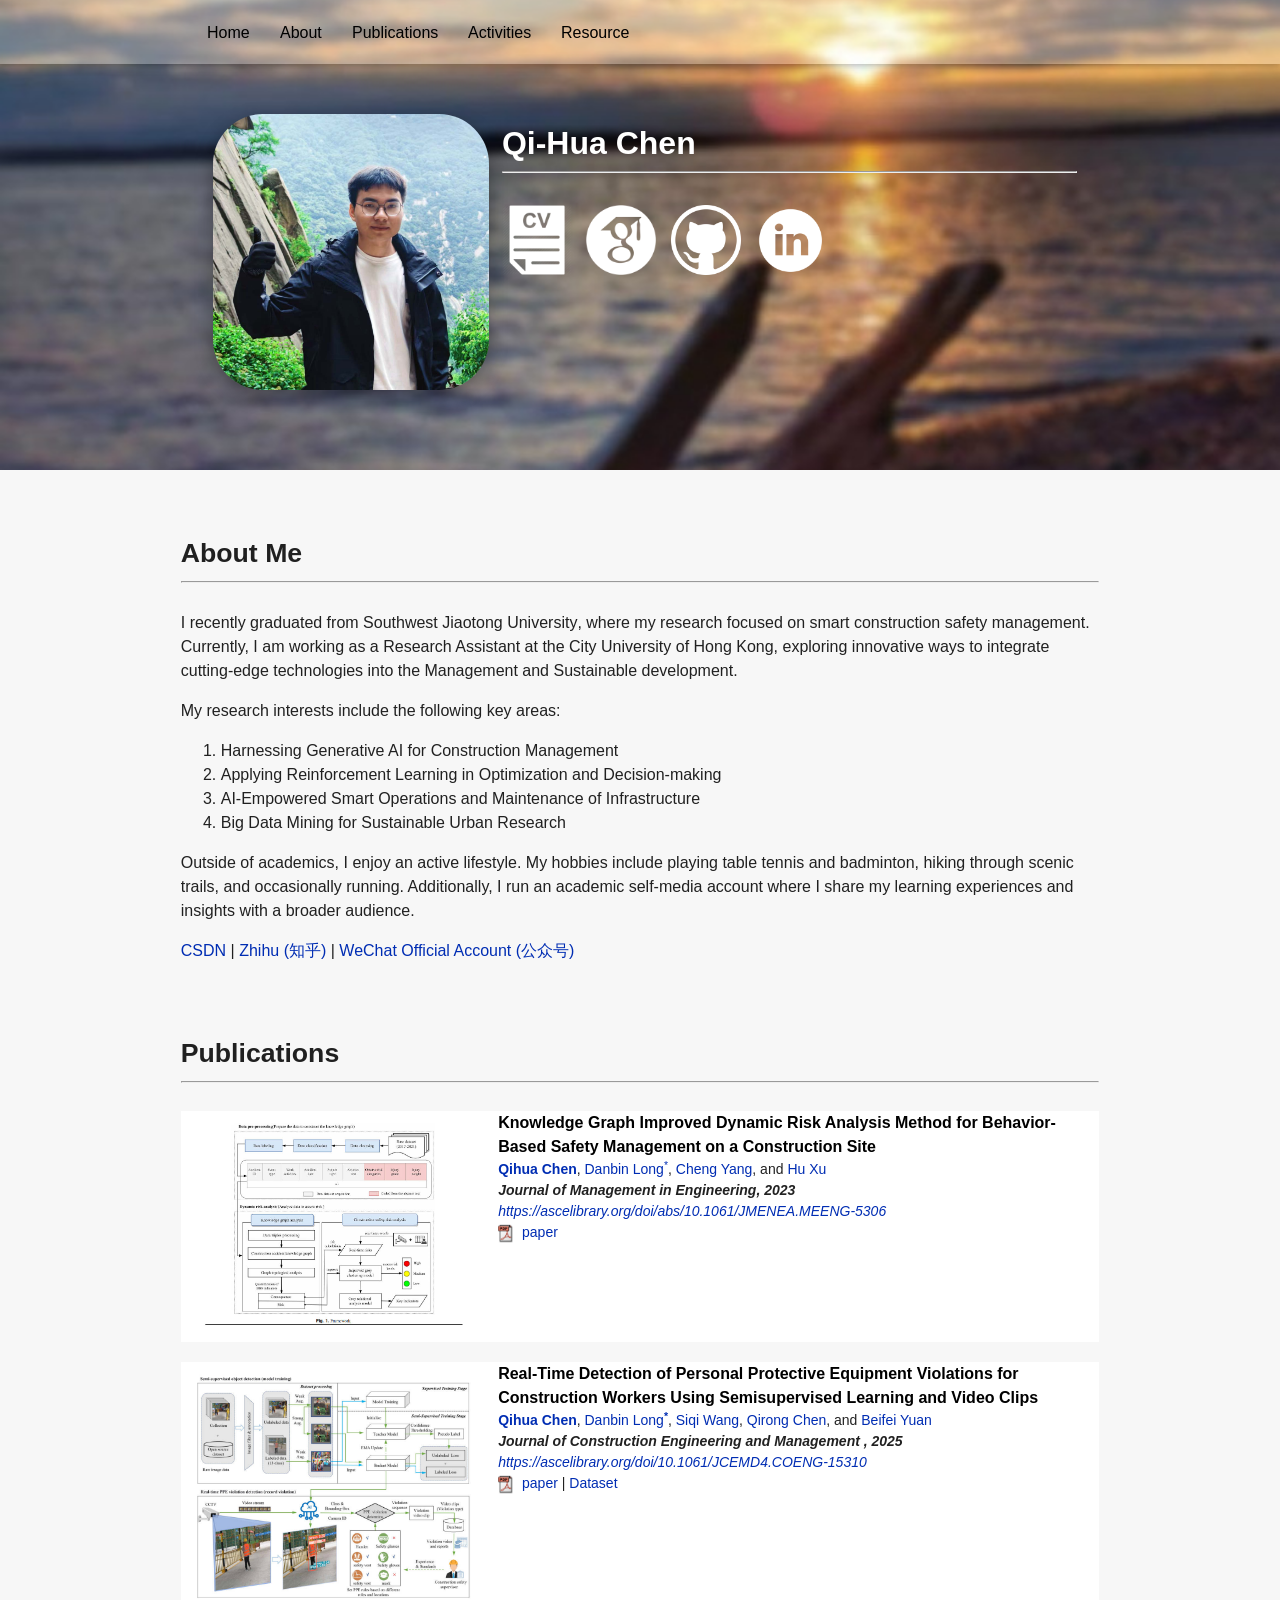
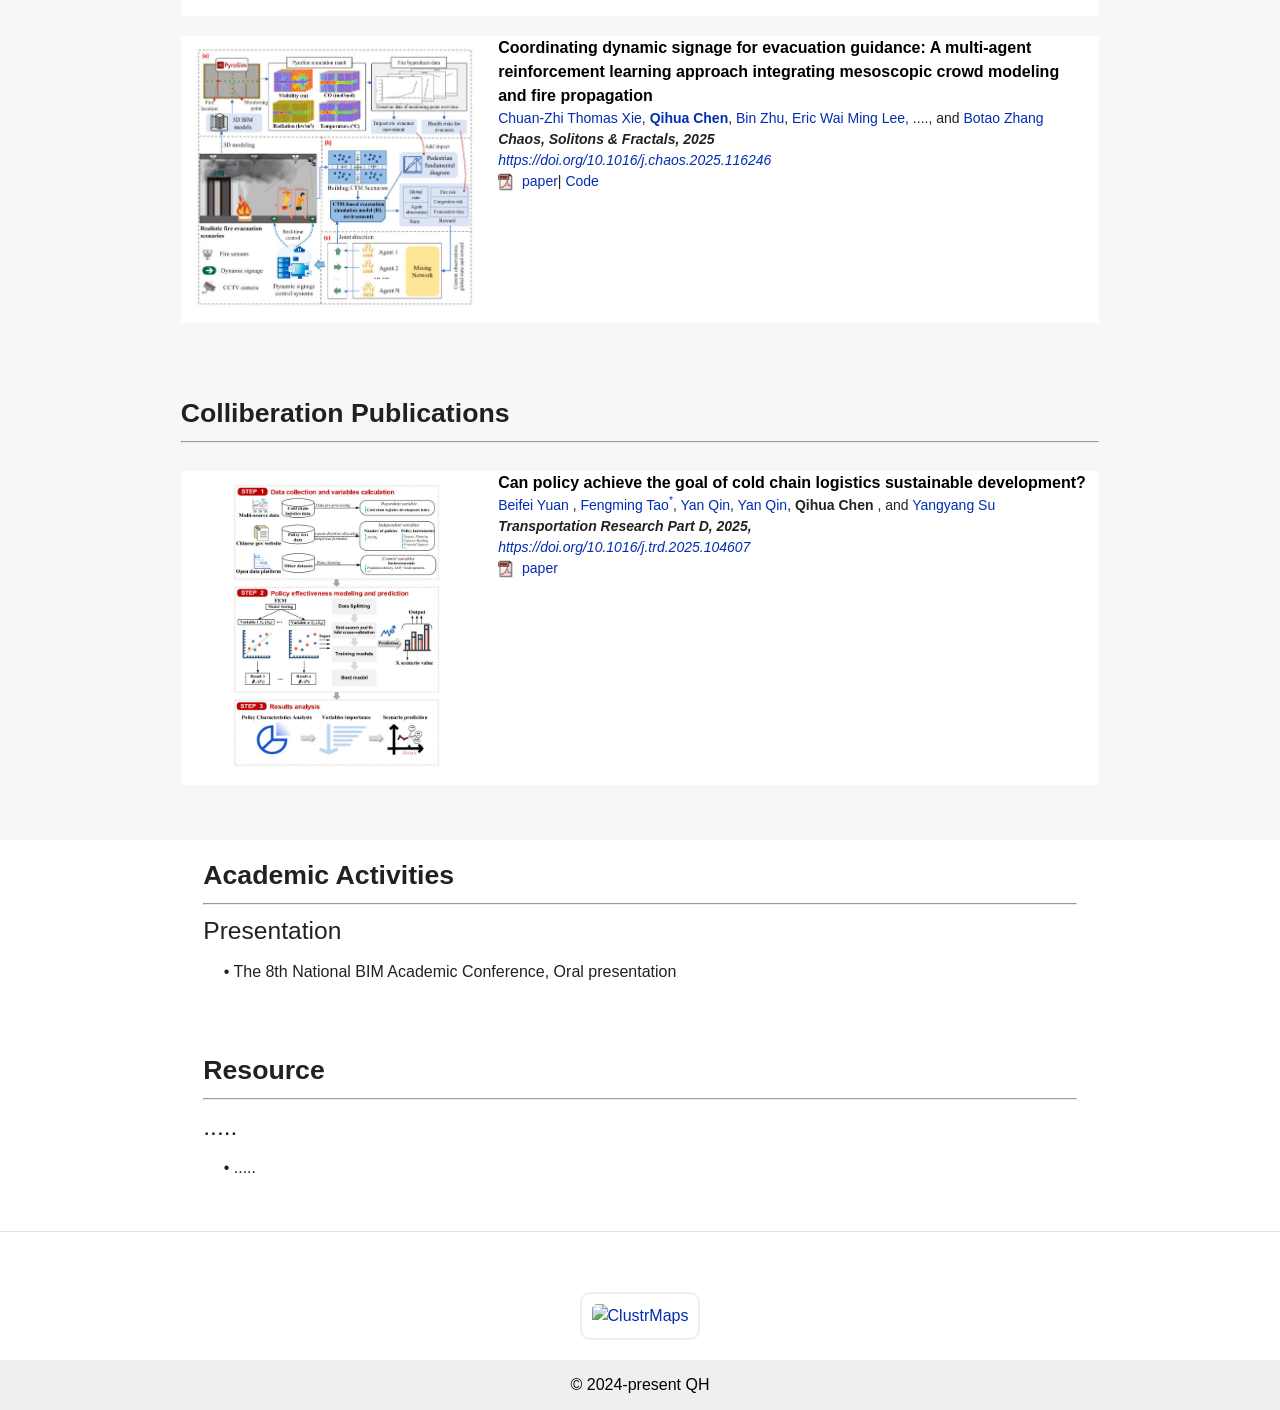
==== index.html @ 8f290552 "update4.20" ====
<!DOCTYPE html>
<html lang="en">

<head>
  <meta http-equiv="Content-Type" content="text/html; charset=UTF-8" />
  <meta name="viewport" content="width=device-width, initial-scale=1, maximum-scale=1.0" />
  <meta name="author" content="chenqihua">
  <title>Qihua Chen's Homepage</title>

  <!-- CSS  -->
  <link href="css/materialize.min.css" type="text/css" rel="stylesheet" media="screen,projection" />
  <link href="css/aos.css" type="text/css" rel="stylesheet" media="screen,projection" />
  <link href="css/font-awesome.min.css" rel="stylesheet">
  <link href="css/style.css" type="text/css" rel="stylesheet" media="screen,projection" />

  <link rel="shortcut icon" href="images/bird.jpg">
</head>


<style>
  .paper-img {
    transition: transform 0.3s ease, box-shadow 0.3s ease;
  }

  .paper-img:hover {
    transform: scale(1.1);
    /* 放大效果 */
    box-shadow: 0 8px 15px rgba(0, 0, 0, 0.3);
    /* 阴影效果 */
  }
</style>

<body>

  <div class="navbar-fixed">

    <nav class="">
      <div class="nav-wrapper container"><a id="logo-container" href="#" class="brand-logo"></a>
        <ul class="left">
          <li><a class="nav-item waves-effect waves-light" href="#home">Home</a></li>
          <li><a class="nav-item waves-effect waves-light" href="#about">About</a></li>
          <li><a class="nav-item waves-effect waves-light" href="#publication">Publications</a></li>
          <li><a class="nav-item waves-effect waves-light" href="#activities">Activities</a></li>
          <li><a class="nav-item waves-effect waves-light" href="#Resource">Resource</a></li>
        </ul>

      </div>
    </nav>
  </div>

  <!--==========================================
                   Profile
===========================================-->

  <div id="home" class="parallax-container scrollspy">


    <div class="container row cover-block">

      <div class="profile-image-block col s12 m12 l4 center">
        <img class="responsive-img profile-photo z-depth-2" src="images/profile.jpg">
      </div>

      <div class="profile-content-block col s12 m12 l8">
        <h5 class="profile-name">Qi-Hua Chen</h5>
        <hr>
        <!-- <h6 class="profile-link"> </h6 class="profile-link">
        <h6 class="profile-link">Google</h6 class="profile-link"> -->

        <h1></h1>

        <a href="CV.pdf" target="blank"><img class="responsive-img social-photo " src="images/icons/cv.png"></a>

        <a href="https://scholar.google.com/citations?hl=zh-CN&user=kIX_EAIAAAAJ" target="blank"><img
            class="responsive-img social-photo " src="images/icons/google_scholar.png"></a>

        <a href="https://github.com/QHCV" target="blank"><img class="responsive-img social-photo "
            src="images/icons/github.png"></a>

        <a href="https://www.researchgate.net/profile/Qihua-Chen-5?ev=hdr_xprf" target="blank"><img
            class="responsive-img social-photo" src="images/icons/linkedin.png"></a>

      </div>

    </div>

    <div class="parallax"><img src="images/cover_blur.jpg" alt="Unsplashed background img 1"></div>

  </div>


  <!-- ========================================== -->
  <!-- About -->
  <!-- =========================================== -->
  <div class="section about-section scrollspy" id="about">

    <div class="row container">
      <br><br>
      <div class="row">
        <div class="title">About Me</div>
        <hr>
      </div>

      <div class="row">
        <p>
          I recently graduated from <strong>Southwest Jiaotong University</strong>, where my research focused on
          <strong>smart construction safety management</strong>. Currently, I am working as a <strong>Research
            Assistant</strong> at the <strong>City University of Hong Kong</strong>, exploring innovative ways to
          integrate
          cutting-edge technologies into the Management and Sustainable development.
        </p>

        <p>
          My research interests include the following key areas:
        </p>

        <ol class="interests-list">
          <li><strong>Harnessing Generative AI for Construction Management</strong></li>
          <li><strong>Applying Reinforcement Learning in Optimization and Decision-making</strong> </li>
          <li><strong>AI-Empowered Smart Operations and Maintenance of Infrastructure</strong></li>
          <li><strong>Big Data Mining for Sustainable Urban Research</strong> </li>
        </ol>

        <p>
          Outside of academics, I enjoy an active lifestyle. My hobbies include playing <strong>table tennis</strong>
          and
          <strong>badminton</strong>, hiking through scenic trails, and occasionally running. Additionally, I run an
          academic
          self-media account where I share my <strong>learning experiences</strong> and insights with a broader
          audience.
        </p>

        <div class="social-links">
          <a href="https://blog.csdn.net/QH2107?type=blog" target="_blank" class="social-link">CSDN</a>
          <span class="separator"> | </span>
          <a href="https://www.zhihu.com/people/qi-huan-52-47" target="_blank" class="social-link">Zhihu (知乎)</a>
          <span class="separator"> | </span>
          <a href="https://mp.weixin.qq.com/s/LAJDHeLKu_Iqm7RhYa4Ptw" target="_blank" class="social-link">WeChat
            Official Account (公众号)</a>
        </div>

      </div>
      <!-- 
      <div class="row">

        <ul class="timeline">
          <li class="timeline-inverted" data-aos="fade-left" data-aos-offset="300" data-aos-easing="ease-in-sine"
            data-aos-duration="500">
            <div class="timeline-badge">
              <i class="fa fa-plus-circle invert" id=""></i>
            </div>
            <div class="timeline-panel">
              <div class="col s4">
                <a href="http://www.ntu.edu.tw/english/index.html" target="blank">
                  <img class="responsive-img about-photo" src="images/about/swjtu.jpg">
                </a>
              </div>
              <div class="col s8">
                <div class="timeline-heading">
                  <a href="http://www.ntu.edu.tw/english/index.html" target="blank">
                    Southwest Jiaotong University
                  </a>
                </div>
                <div class="timeline-body">
                  <p>MSc(Eng)</p>
                  <p>Sep. 2021 - Jul. 2024</p>
                </div>
              </div>

            </div>
          </li>
          <li class="clearfix no-float"></li>
        </ul>

      </div>

    -->


    </div>
  </div>


  <!--==========================================
                   Publication
===========================================-->
  <div class="section publication-section scrollspy" id="publication">

    <div class="row container">
      <div class="row">
        <div class="title">Publications</div>
        <hr>
      </div>

      <div class="row paper-block">
        <div class="col s12 m12 l4 center">
          <a href="https://qhcv.github.io/chenasuny/publications/cakg/" target="blank">
            <div class="cf">
              <img class="responsive-img paper-img" src="publications/cakg/images/fw.jpg">
            </div>
          </a>
        </div>

        <div class="col s12 m12 l8">
          <a href="https://qhcv.github.io/chenasuny/publications/cakg/" class="paper-title" target="_blank">Knowledge
            Graph
            Improved Dynamic Risk Analysis Method for Behavior-Based Safety Management on a Construction Site</a>
          <div class="paper-author">
            <b><a href="" target="_blank">Qihua Chen</a></b>,
            <a href="" target="_blank">Danbin Long<sup>*</sup></a>,
            <a href="" target="_blank">Cheng Yang</a>, and
            <a href="" target="_blank">Hu Xu</a>
          </div>
          <div class="paper-conf"> <b>Journal of Management in Engineering, 2023 </b></div>
          <div class="paper-conf">
            <a href="https://ascelibrary.org/doi/abs/10.1061/JMENEA.MEENG-5306
                                                " target="_blank" class="styled-link">
              https://ascelibrary.org/doi/abs/10.1061/JMENEA.MEENG-5306
            </a>
          </div>
          <div>
            <img class="responsive-img icon" src="images/icons/pdf.jpg">
            <a href="https://ascelibrary.org/doi/abs/10.1061/JMENEA.MEENG-5306" target="_blank">paper</a>
          </div>
        </div>

      </div>



      <div class="row paper-block">
        <div class="col s12 m12 l4 center">
          <a href="https://qhcv.github.io/chenasuny/publications/cppevd/" target="blank">
            <div class="cf">
              <img class="responsive-img paper-img" src="publications/cppevd/images/fw.jpg">
            </div>
          </a>
        </div>

        <div class="col s12 m12 l8">
          <a href="https://qhcv.github.io/chenasuny/publications/cppevd/" class="paper-title" target="_blank">Real-Time
            Detection of Personal Protective Equipment Violations for
            Construction Workers Using Semisupervised Learning and Video Clips</a>
          <div class="paper-author">
            <b><a href="" target="blank">Qihua Chen</a></b>,
            <a href="" target="blank"> Danbin Long<b><sup>*</sup></b></a>,
            <a href="" target="blank"> Siqi Wang</a>,
            <a href="" target="blank"> Qirong Chen</a>, and
            <a href="" target="blank">Beifei Yuan</a>
          </div>
          <div class="paper-conf"> <b>Journal of Construction Engineering and Management
              , 2025 </b></div>
          <div class="paper-conf">
            <a href="https://ascelibrary.org/doi/10.1061/JCEMD4.COENG-15310 
                                      " target="_blank" class="styled-link">
              https://ascelibrary.org/doi/10.1061/JCEMD4.COENG-15310
            </a>
          </div>
          <div>
            <img class="responsive-img icon" src="images/icons/pdf.jpg">
            <a href="https://ascelibrary.org/doi/10.1061/JCEMD4.COENG-15310" target="blank">paper</a> | <a
              href="https://github.com/QHCV/CPPED" target="blank">Dataset</a>
          </div>

        </div>
      </div>
<!--      开始 -->

            <div class="row paper-block">
        <div class="col s12 m12 l4 center">
          <a href="https://qhcv.github.io/chenasuny/publications/qmixrl/" target="blank">
            <div class="cf">
              <img class="responsive-img paper-img" src="publications/qmixrl/images/fw.jpg">
            </div>
          </a>
        </div>

        <div class="col s12 m12 l8">
          <a href="https://qhcv.github.io/chenasuny/publications/qmixrl/" class="paper-title" target="_blank">Coordinating dynamic signage for evacuation guidance: A multi-agent reinforcement learning approach integrating mesoscopic crowd modeling and fire propagation</a>
          <div class="paper-author">
            <a href="" target="_blank">Chuan-Zhi Thomas Xie</a>,
            <b><a href="" target="_blank">Qihua Chen<sup></sup></a></b>,
            <a href="" target="_blank">Bin Zhu</a>,
            <a href="" target="_blank">Eric Wai Ming Lee,</a> ...., and
            <a href="" target="_blank">Botao Zhang</a>
          </div>
          <div class="paper-conf"> <b>Chaos, Solitons & Fractals, 2025 </b></div>
          <div class="paper-conf">
            <a href="https://doi.org/10.1016/j.chaos.2025.116246" target="_blank" class="styled-link">
              https://doi.org/10.1016/j.chaos.2025.116246
            </a>
          </div>
          <div>
            <img class="responsive-img icon" src="images/icons/pdf.jpg">
            <a href="https://doi.org/10.1016/j.chaos.2025.116246" target="_blank">paper</a>| <a
              href="https://github.com/QHCV/Qmix_signal" target="blank">Code</a>
          </div>
        </div>

      </div>

<!--      结束-->

















    </div>
  </div>






  <!--==========================================
              Colliberation Publication
    ===========================================-->

  <div class="section publication-section scrollspy" id="publication">

    <div class="row container">
      <div class="row">
        <div class="title">Colliberation Publications</div>
        <hr>
      </div>

      <div class="row paper-block">
        <div class="col s12 m12 l4 center">
          <a href="https://doi.org/10.1016/j.trd.2025.104607" target="blank">
            <div class="cf">
              <img class="responsive-img paper-img"
                src="https://qhcv.github.io/chenasuny/co_publications/ccls/images/fw.jpg">
            </div>
          </a>
        </div>

        <div class="col s12 m12 l8">
          <a href="https://doi.org/10.1016/j.trd.2025.104607" class="paper-title" target="_blank">Can policy achieve the
            goal of cold chain logistics sustainable development?</a>
          <div class="paper-author">
            <a href="" target="_blank">Beifei Yuan </a>,
            <a href="" target="_blank">Fengming Tao<sup>*</sup></a>,
            <a href="" target="_blank">Yan Qin</a>,
            <a href="" target="_blank">Yan Qin</a>,
            <b>
              <href="" target="_blank">Qihua Chen </a>
            </b>, and
            <a href="" target="_blank">Yangyang Su</a>
          </div>
          <div class="paper-conf"><b>Transportation Research Part D, 2025, </b></div>
          <div class="paper-conf">
            <a href="https://doi.org/10.1016/j.trd.2025.104607 
                  " target="_blank" class="styled-link">
              https://doi.org/10.1016/j.trd.2025.104607
            </a>
          </div>

          <div>
            <img class="responsive-img icon" src="images/icons/pdf.jpg">
            <a href="https://doi.org/10.1016/j.trd.2025.104607" target="_blank">paper</a>
          </div>
        </div>

      </div>

    </div>
  </div>



  <!--==========================================
                   Activities
=========================================== -->
  <div class="section activities-section scrollspy" id="activities">

    <div class="row container">
      <div class="col s12">
        <div class="title">Academic Activities</div>
        <hr>
        <h5>Presentation</h5>
        <ul>
          <li>&emsp; &bull; The 8th National BIM Academic Conference, Oral presentation</li>
          <!-- <li>&emsp; &bull; CVPR 2015 Poster</li> -->
        </ul>

        <!-- <h5>Conference Reviewer</h5>
        <ul>
          <li>&emsp; &bull; IEEE Conference on Computer Vision and Pattern Recognition, 2017 (<b>CVPR 2017</b>)</li>
          <li>&emsp; &bull; European Conference on Computer Vision, 2016 (<b>ECCV 2016</b>)</li>
          <li>&emsp; &bull; Asian Conference on Computer Vision, 2016 (<b>ACCV 2016</b>)</li>
          <li>&emsp; &bull; Neural Information Processing Systems, 2016 (<b>NIPS 2016</b>)</li>
          <li>&emsp; &bull; Pacific Graphics, 2016 (<b>PG 2016</b>)</li>
        </ul>

        <h5>Journal Reviewer</h5>
        <ul>
          <li>&emsp; &bull; Computer Vision and Image Understanding (<b>CVIU</b>)</li>
          <li>&emsp; &bull; Signal, Image and Video Processing (<b>SVIP</b>)</li>
        </ul> -->

      </div>
    </div>

  </div>


  <!--==========================================
                   Resource
=========================================== -->
  <div class="section activities-section scrollspy" id="Resource">

    <div class="row container">
      <div class="col s12">
        <div class="title">Resource</div>
        <hr>
        <h5>.....</h5>
        <ul>
          <li>&emsp; &bull; .....</li>
          <!-- <li>&emsp; &bull; CVPR 2015 Poster</li> -->
        </ul>

        <!-- <h5>Conference Reviewer</h5>
        <ul>
          <li>&emsp; &bull; IEEE Conference on Computer Vision and Pattern Recognition, 2017 (<b>CVPR 2017</b>)</li>
          <li>&emsp; &bull; European Conference on Computer Vision, 2016 (<b>ECCV 2016</b>)</li>
          <li>&emsp; &bull; Asian Conference on Computer Vision, 2016 (<b>ACCV 2016</b>)</li>
          <li>&emsp; &bull; Neural Information Processing Systems, 2016 (<b>NIPS 2016</b>)</li>
          <li>&emsp; &bull; Pacific Graphics, 2016 (<b>PG 2016</b>)</li>
        </ul>

        <h5>Journal Reviewer</h5>
        <ul>
          <li>&emsp; &bull; Computer Vision and Image Understanding (<b>CVIU</b>)</li>
          <li>&emsp; &bull; Signal, Image and Video Processing (<b>SVIP</b>)</li>
        </ul> -->

      </div>
    </div>

  </div>





  <!--==========================================
                   Footer
===========================================-->


  <div class="divider"></div>
  <footer class="page-footer white lighten-4">
    <div class="row">
      <div class="col l4 offset-l4 s12"
        style="display: flex; justify-content: center; align-items: center; margin-top: 20px;">
        <a href='https://clustrmaps.com/site/1c4h9' title='Visit tracker'
          style="display: inline-block; border: 2px solid #ededed; border-radius: 10px; box-shadow: 0 4px 6px rgba(255, 255, 255, 0.1); padding: 10px; background-color: #fff;">
          <img
            src='//clustrmaps.com/map_v2.png?cl=2390d5&w=a&t=tt&d=_Y7kv9RsPgzT1Pf1TJC3o6mNb-rDfkzoB1qwMdFsbHE&co=e1e9ee&ct=7e3434'
            alt='ClustrMaps' style="max-width: 100%; height: auto; border-radius: 5px;" />
        </a>
      </div>
    </div>
    <div class="footer-copyright center black-text">
      © 2024-present QH
    </div>
  </footer>


  <!--  Scripts-->
  <script src="https://code.jquery.com/jquery-2.1.1.min.js"></script>
  <script src="js/materialize.js"></script>
  <script src="js/aos.js"></script>
  <script src="js/init.js"></script>

</body>

</html>
---- css/style.css ----
/* Custom Stylesheet */
/**
 * Use this file to override Materialize files so you can update
 * the core Materialize files in the future
 *
 * Made By MaterializeCSS.com
 */
html{
 }
body{
    /*font-family: Palatino Linotype, Helvetica Neue, Helvetica, Arial, sans-serif;*/
    font-family: sans-serif;
    font-size: 12pt;
}

.profile-section{
  background: white;
}

.about-section{
  background: #f7f7f7;
}

.news-section{
  background: white;
}

.publication-section{
    background: #f7f7f7;
}


.title{
    font-size: 20pt;
    font-weight: bold;
}
.subtitle{
    font-size: 16pt;
    font-weight: bold;
}

nav{
  background-color: rgba(255,255,255,0.25) !important;
  -webkit-transition: all 0.5s ease-out;
    -moz-transition: all 0.5s ease-out;
    -o-transition: all 0.5s ease-out;
    -ms-transition: all 0.5s ease-out;
    transition: all 0.5s ease-out;
}
nav.white {
  background-color: rgba(255,255,255,1) !important;
}

.nav-item{
    font-size: 12pt !important;
    color: black;
}

.nav-menu{
  color:black;
}

.cover-block {
  padding-top: 120px;
  padding-bottom: 50px;
}

.profile-link{
  font-size: 13pt;
}

.profile-link a {
  color: white;
  -o-transition:0.5s;
  -ms-transition:0.5s;
  -moz-transition:0.5s;
  -webkit-transition:0.5s;
  transition:0.5s;
}
.profile-link a:hover {
  color: #3BB9FF;
  -o-transition:0.5s;
  -ms-transition:0.5s;
  -moz-transition:0.5s;
  -webkit-transition:0.5s;
  transition:0.5s;
}

.profile-block {
    background-color: #fff;
    transition: box-shadow .25s;
    border-radius: 20px;
}

.profile-image-block {
    vertical-align: middle;
}

.profile-content-block{
    color: white;
    padding-top: 10px !important;
}

.profile-photo{
    border-radius: 50px !important;
    border-color: white;
    margin: 10px;
}

.profile-name{
  font-size: 32px;
  font-weight: bold;

  font-family: Palatino Linotype, Helvetica Neue, Helvetica, Arial, sans-serif;
}

.about-card{
    border-radius: 40px;
}


.social-photo{
    width: 70px !important;
    margin-right: 10px;
    padding-bottom: 10px;
}

.social-photo{
    -webkit-transition: all 0.5s ease; /* Safari and Chrome */
    -moz-transition: all 0.5s ease; /* Firefox */
    -o-transition: all 0.5s ease; /* IE 9 */
    -ms-transition: all 0.5s ease; /* Opera */
    transition: all 0.5s ease;
}
.social-photo:hover {
    -webkit-transform:scale(1.2); /* Safari and Chrome */
    -moz-transform:scale(1.2); /* Firefox */
    -ms-transform:scale(1.2); /* IE 9 */
    -o-transform:scale(1.2); /* Opera */
     transform:scale(1.2);
}


.collection {
    border: 0px !important;
}
.collection-item{
    border: 0px !important;
}

.icon {
    width: 15px;
    margin-right: 5px;
    vertical-align: middle;
}
.news-date {
    width: 120px !important;
}

.test{
    border: 10px solid;
}


.parallax-container {
  margin-top: -80px;
  min-height: 400px;
  line-height: 0;
  height: auto;
  color: rgba(255,255,255,.9);
}
  .parallax-container .section {
    width: 100%;
  }

@media only screen and (max-width : 992px) {
  .parallax-container .section {
    position: absolute;
    top: 40%;
  }
  #home .section {
    top: 10%;
  }
}

@media only screen and (max-width : 600px) {
  #home .section {
    top: 10%;
  }
}

@media only screen and (max-width : 992px) {
  .profile-content-block {
    text-align: center;
  }
}

.paper-block {
  background-color: white;
  font-size: 14px !important;
}

.paper-img {
  padding-top: 10px;
  padding-bottom: 10px;
}
.paper-title{
  padding-top: 10px;
  padding-bottom: 10px;
  font-size: 16px;
  font-weight: bold;
  color: black;
}

.paper-author{
  font-size: 14px !important;
}

.paper-conf{
  font-size: 14px !important;
  font-style: italic !important;
}

a {
  color: #002db3;
  -o-transition:0.5s;
  -ms-transition:0.5s;
  -moz-transition:0.5s;
  -webkit-transition:0.5s;
  transition:0.5s;
}
a:hover{
  color: #3BB9FF;
  -o-transition:0.5s;
  -ms-transition:0.5s;
  -moz-transition:0.5s;
  -webkit-transition:0.5s;
  transition:0.5s;
}

.publication-hr{
  border: 0;
  border-top: 1px solid #DDDDDD;
}

/* -----------------------------------------------
 * Timeline
 * --------------------------------------------- */
 .timeline {
    list-style: none;
    padding: 10px 0;
    position: relative;
    font-weight: 300;
}
.timeline:before {
    top: 0;
    bottom: 0;
    position: absolute;
    content:" ";
    width: 1px;
    /*background: #62ACE1;*/
    background: #DDDDDD;
    left: 50%;
    margin-left: -1.5px;
}
.timeline > li {
    margin-bottom: 50px;
    position: relative;
    width: 50%;
    float: left;
    clear: left;
}
.timeline > li:before, .timeline > li:after {
    content:" ";
    display: table;
}
.timeline > li:after {
    clear: both;
}
.timeline > li:before, .timeline > li:after {
    content:" ";
    display: table;
}
.timeline > li:after {
    clear: both;
}
.timeline > li > .timeline-panel {
    width: calc(100% - 25px);
    width: -moz-calc(100% - 25px);
    width: -webkit-calc(100% - 25px);
    float: left;
    border: 1px solid #dcdcdc;
    background: #ffffff;
    position: relative;
    padding-top: 20px;
    padding-bottom: 10px;
}
.timeline > li > .timeline-panel:before {
    position: absolute;
    top: 26px;
    right: -15px;
    display: inline-block;
    border-top: 15px solid transparent;
    border-left: 15px solid #dcdcdc;
    border-right: 0 solid #dcdcdc;
    border-bottom: 15px solid transparent;
    content:" ";
}
.timeline > li > .timeline-panel:after {
    position: absolute;
    top: 27px;
    right: -14px;
    display: inline-block;
    border-top: 14px solid transparent;
    border-left: 14px solid #ffffff;
    border-right: 0 solid #ffffff;
    border-bottom: 14px solid transparent;
    content:" ";
}
.timeline > li > .timeline-badge {
    color: #AAAAAA;
    width: 24px;
    height: 24px;
    line-height: 50px;
    text-align: center;
    position: absolute;
    top: 16px;
    right: -11px;
    z-index: 100;
}
.timeline > li.timeline-inverted > .timeline-panel {
    float: right;
}
.timeline > li.timeline-inverted > .timeline-panel:before {
    border-left-width: 0;
    border-right-width: 15px;
    left: -15px;
    right: auto;
}
.timeline > li.timeline-inverted > .timeline-panel:after {
    border-left-width: 0;
    border-right-width: 14px;
    left: -14px;
    right: auto;
}
.timeline-title {
    margin-top: 0;
    color: inherit;
}
.timeline-heading {
  font-size: 16pt;
    font-weight: 400;
    padding: 0 15px;
    color: #4679bd;
}
.timeline-body > p, .timeline-body > ul {
    padding: 0px 15px;
    margin-bottom: 0;
}
.timeline-footer {
    padding: 5px 15px;
    background-color:#f4f4f4;
}
.timeline-footer p { margin-bottom: 0; }
.timeline-footer > a {
    cursor: pointer;
    text-decoration: none;
}
.timeline > li.timeline-inverted {
    float: right;
    clear: right;
}
.timeline > li:nth-child(2) {
    margin-top: 60px;
}
.timeline > li.timeline-inverted > .timeline-badge {
    left: -13px;
}
.no-float {
    float: none !important;
}
@media (max-width: 767px) {
    ul.timeline:before {
        left: 40px;
    }
    ul.timeline > li {
        margin-bottom: 0px;
        position: relative;
        width:100%;
        float: left;
        clear: left;
    }
    ul.timeline > li > .timeline-panel {
        width: calc(100% - 65px);
        width: -moz-calc(100% - 65px);
        width: -webkit-calc(100% - 65px);
    }
    ul.timeline > li > .timeline-badge {
        left: 28px;
        margin-left: 0;
        top: 16px;
    }
    ul.timeline > li > .timeline-panel {
        float: right;
    }
    ul.timeline > li > .timeline-panel:before {
        border-left-width: 0;
        border-right-width: 15px;
        left: -15px;
        right: auto;
    }
    ul.timeline > li > .timeline-panel:after {
        border-left-width: 0;
        border-right-width: 14px;
        left: -14px;
        right: auto;
    }
    .timeline > li.timeline-inverted {
        float: left;
        clear: left;
        margin-top: 30px;
        margin-bottom: 30px;
    }
    .timeline > li.timeline-inverted > .timeline-badge {
        left: 28px;
    }
}
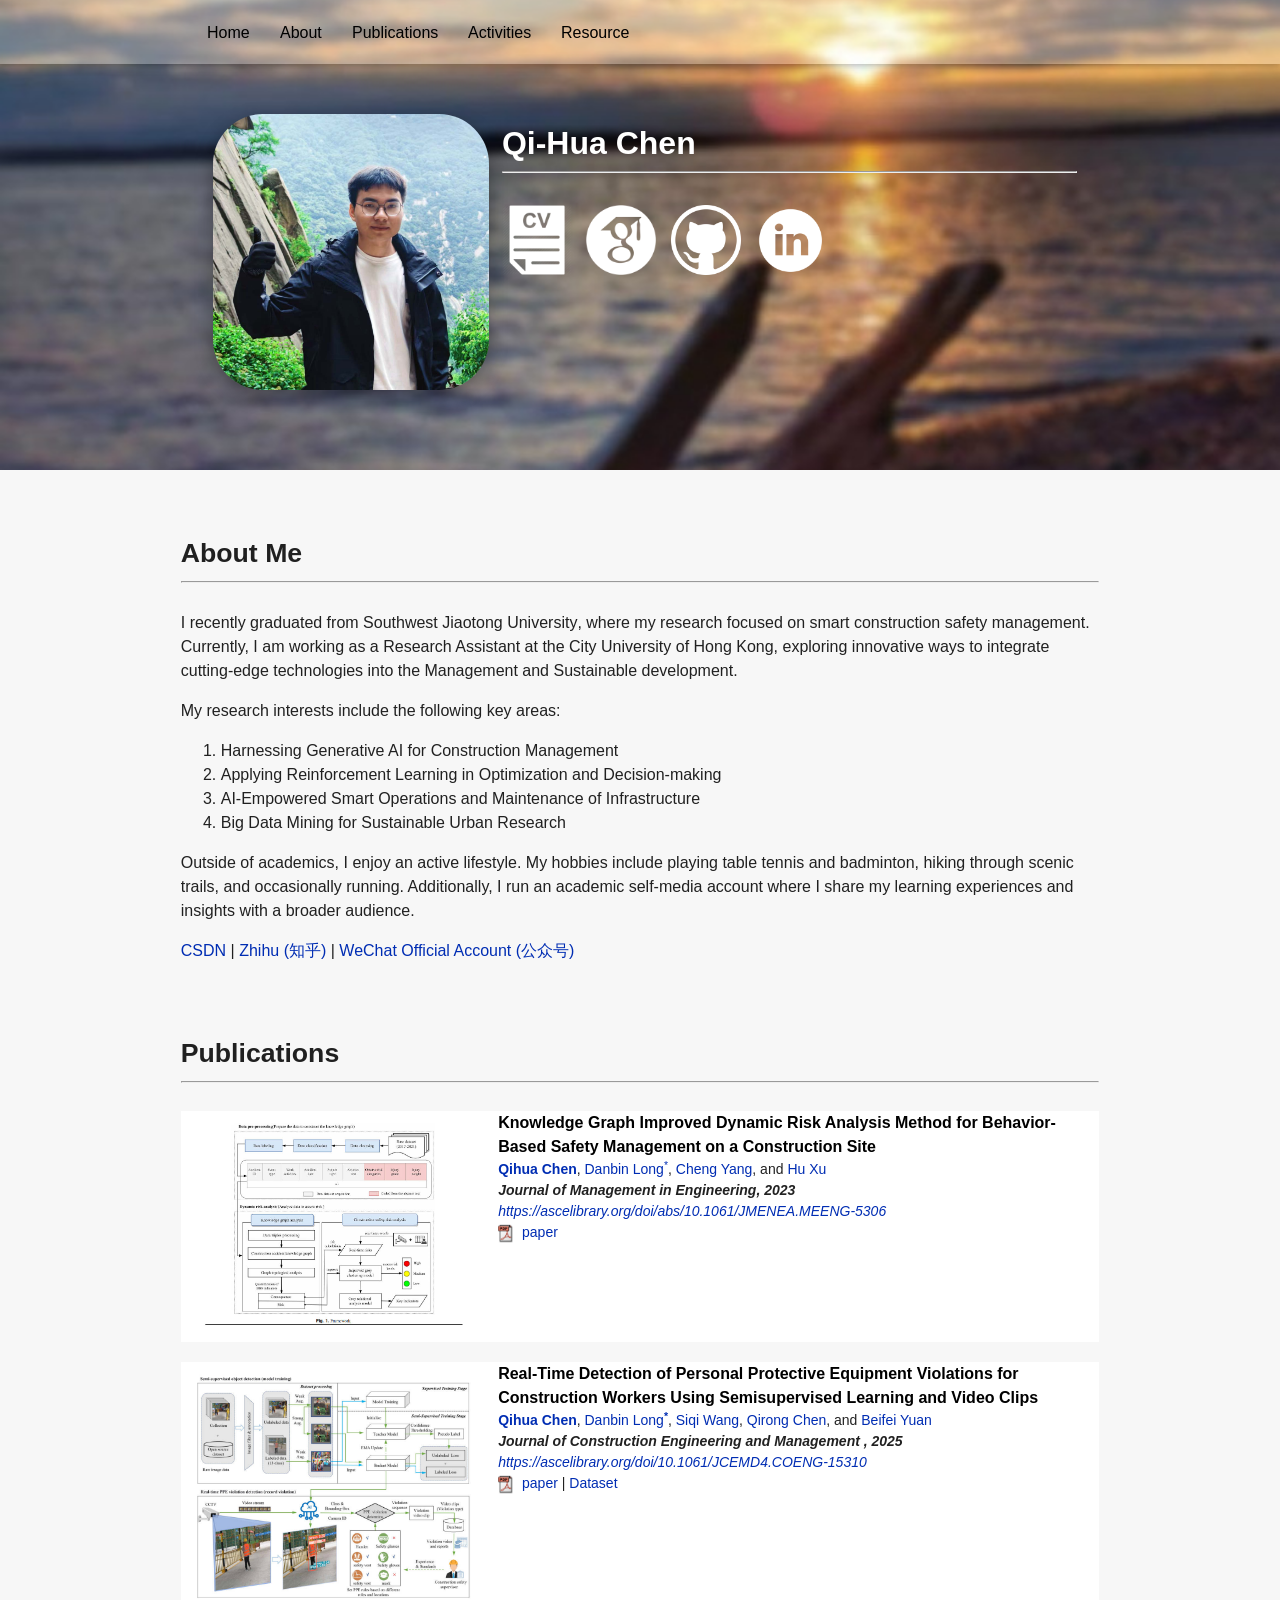
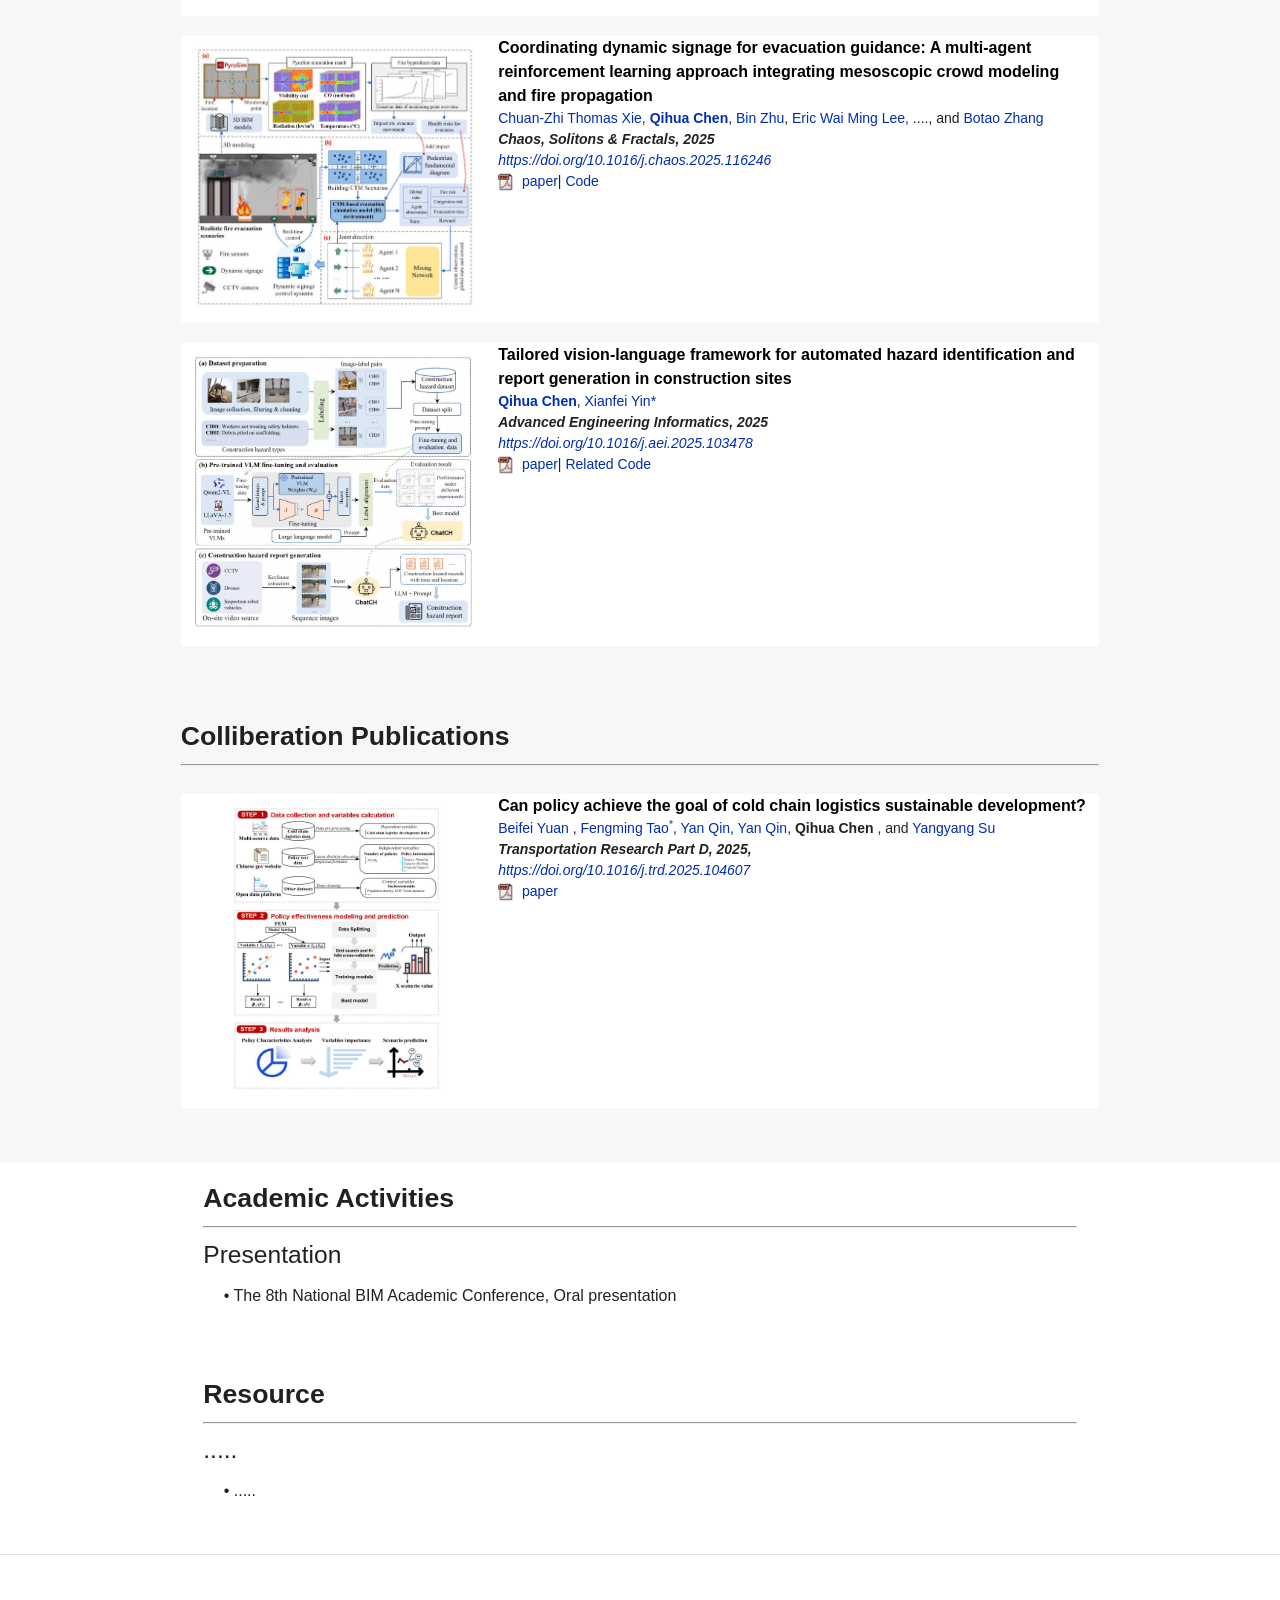
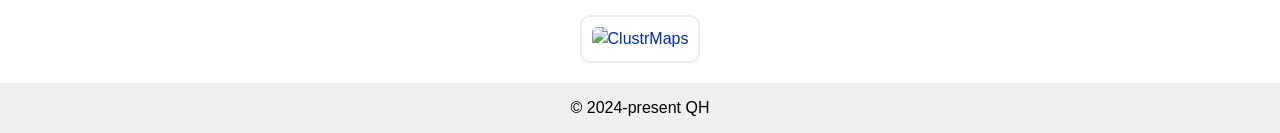
==== commit abccf2da: "update" ====
--- a/index.html
+++ b/index.html
@@ -264,9 +264,9 @@
 
         </div>
       </div>
-<!--      开始 -->
-
-            <div class="row paper-block">
+      <!--      开始 -->
+
+      <div class="row paper-block">
         <div class="col s12 m12 l4 center">
           <a href="https://qhcv.github.io/chenasuny/publications/qmixrl/" target="blank">
             <div class="cf">
@@ -276,7 +276,9 @@
         </div>
 
         <div class="col s12 m12 l8">
-          <a href="https://qhcv.github.io/chenasuny/publications/qmixrl/" class="paper-title" target="_blank">Coordinating dynamic signage for evacuation guidance: A multi-agent reinforcement learning approach integrating mesoscopic crowd modeling and fire propagation</a>
+          <a href="https://qhcv.github.io/chenasuny/publications/qmixrl/" class="paper-title"
+            target="_blank">Coordinating dynamic signage for evacuation guidance: A multi-agent reinforcement learning
+            approach integrating mesoscopic crowd modeling and fire propagation</a>
           <div class="paper-author">
             <a href="" target="_blank">Chuan-Zhi Thomas Xie</a>,
             <b><a href="" target="_blank">Qihua Chen<sup></sup></a></b>,
@@ -299,10 +301,44 @@
 
       </div>
 
-<!--      结束-->
-
-
-
+      <!--      结束-->
+
+
+      <!--      开始 -->
+
+      <div class="row paper-block">
+        <div class="col s12 m12 l4 center">
+          <a href="https://qhcv.github.io/chenasuny/publications/chatch/" target="blank">
+            <div class="cf">
+              <img class="responsive-img paper-img" src="publications/chatch/images/fw.jpg">
+            </div>
+          </a>
+        </div>
+
+        <div class="col s12 m12 l8">
+          <a href="https://qhcv.github.io/chenasuny/publications/chatch/" class="paper-title" target="_blank">Tailored
+            vision-language framework for automated hazard identification and report generation in construction
+            sites</a>
+          <div class="paper-author">
+            <b><a href="" target="_blank">Qihua Chen<sup></sup></a></b>,
+            <a href="" target="_blank">Xianfei Yin*</a>
+          </div>
+          <div class="paper-conf"> <b>Advanced Engineering Informatics, 2025 </b></div>
+          <div class="paper-conf">
+            <a href="https://doi.org/10.1016/j.aei.2025.103478" target="_blank" class="styled-link">
+              https://doi.org/10.1016/j.aei.2025.103478
+            </a>
+          </div>
+          <div>
+            <img class="responsive-img icon" src="images/icons/pdf.jpg">
+            <a href="https://doi.org/10.1016/j.aei.2025.103478" target="_blank">paper</a>| <a
+              href="https://github.com/QHCV/lowlight-foggy" target="blank">Related Code</a>
+          </div>
+        </div>
+
+      </div>
+
+      <!--      结束-->
 
 
 
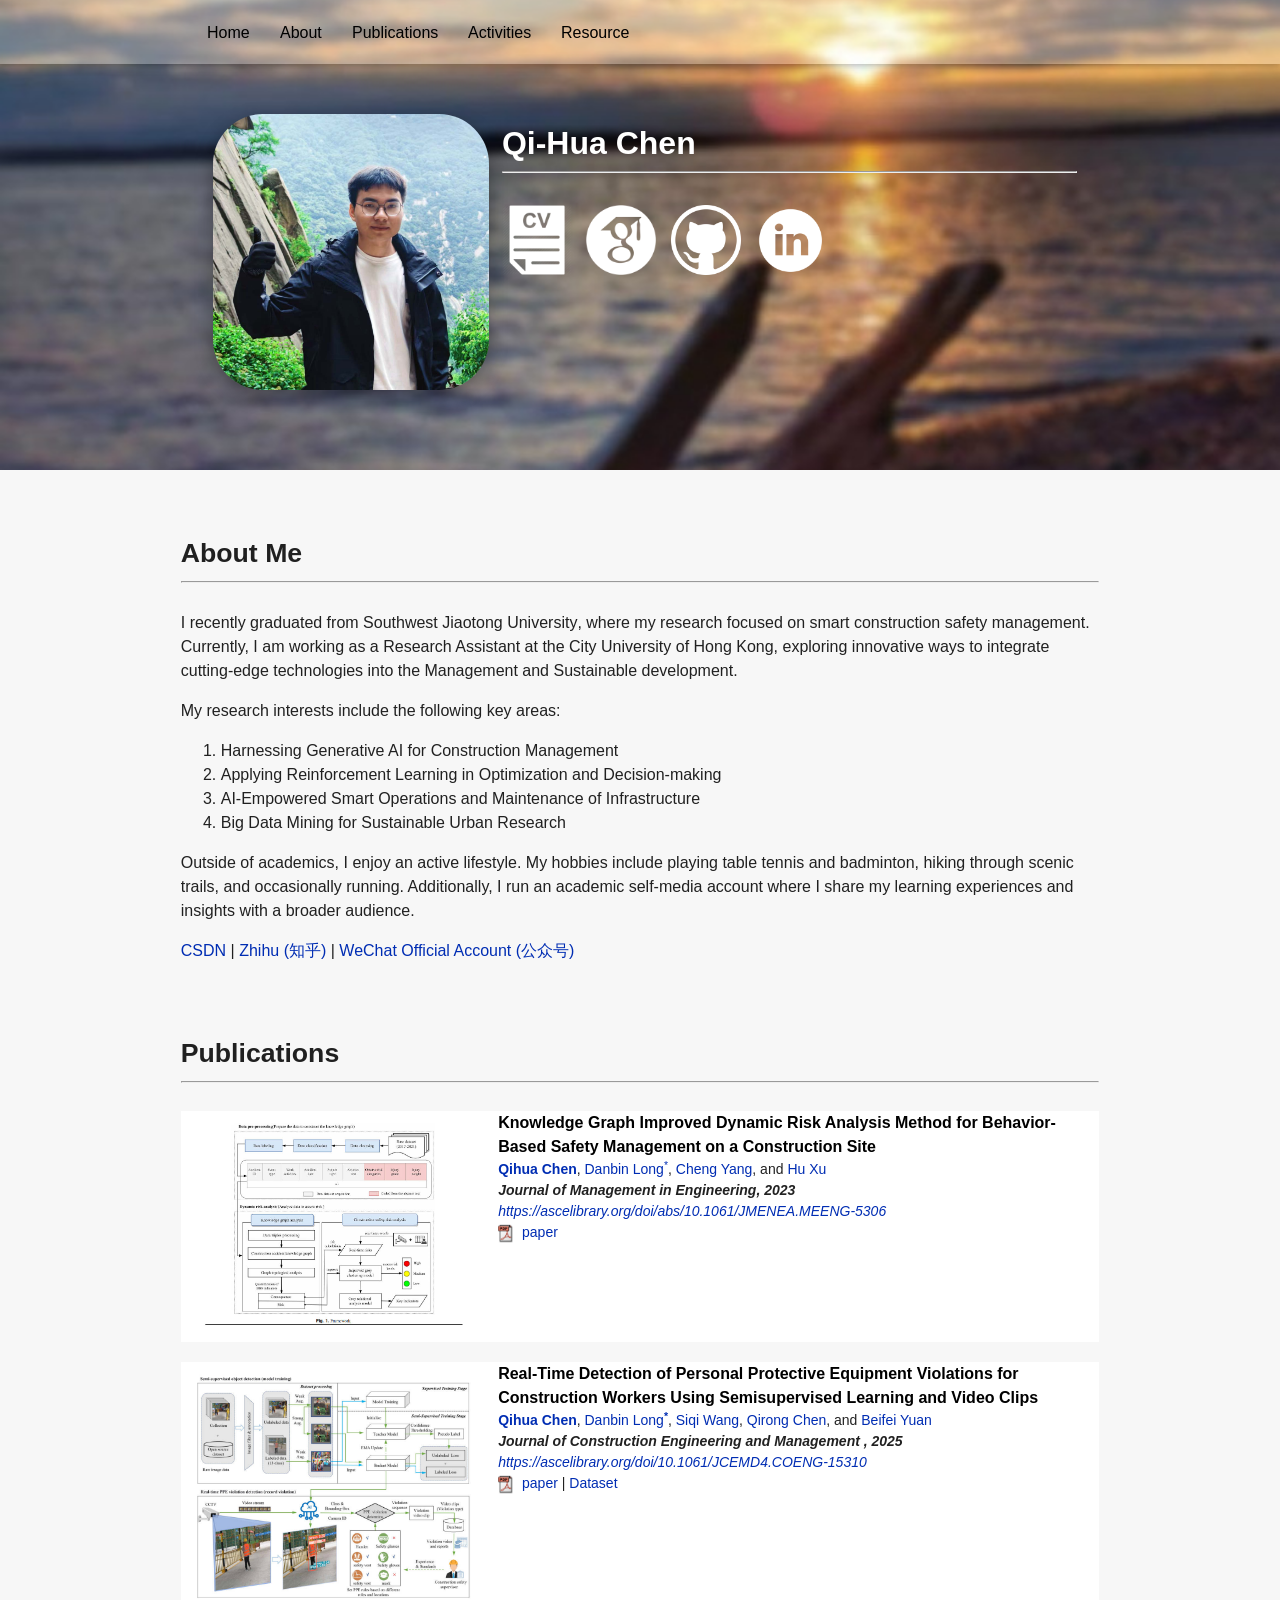
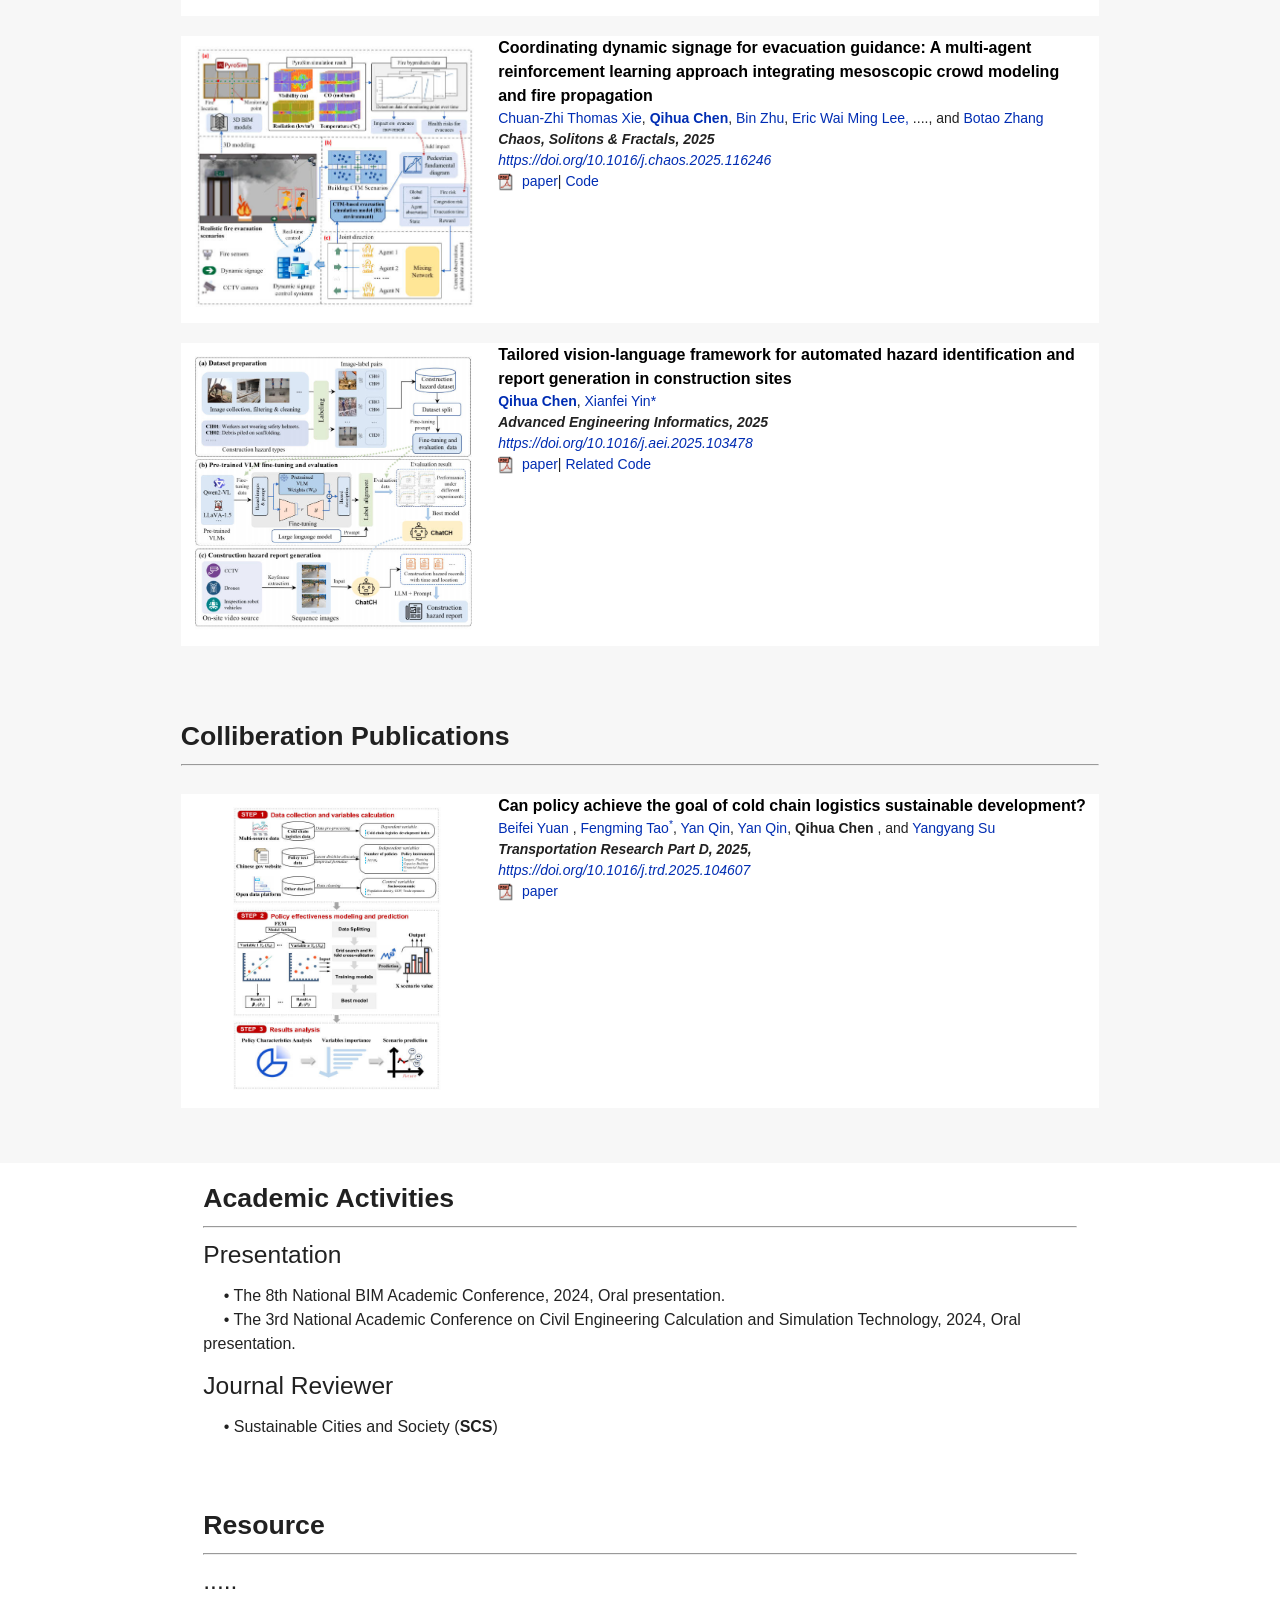
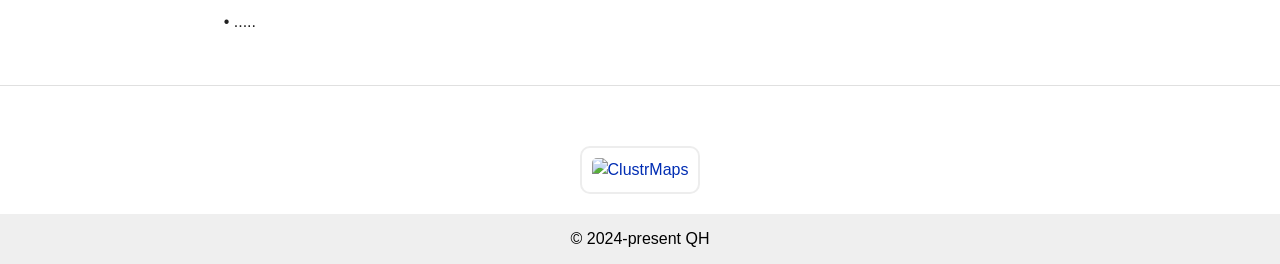
==== commit 994e06b2: "update" ====
--- a/index.html
+++ b/index.html
@@ -428,7 +428,9 @@
         <hr>
         <h5>Presentation</h5>
         <ul>
-          <li>&emsp; &bull; The 8th National BIM Academic Conference, Oral presentation</li>
+          <li>&emsp; &bull; The 8th National BIM Academic Conference, 2024, Oral presentation.</li>
+          <li>&emsp; &bull; The 3rd National Academic Conference on Civil Engineering Calculation and Simulation
+            Technology, 2024, Oral presentation.</li>
           <!-- <li>&emsp; &bull; CVPR 2015 Poster</li> -->
         </ul>
 
@@ -439,13 +441,13 @@
           <li>&emsp; &bull; Asian Conference on Computer Vision, 2016 (<b>ACCV 2016</b>)</li>
           <li>&emsp; &bull; Neural Information Processing Systems, 2016 (<b>NIPS 2016</b>)</li>
           <li>&emsp; &bull; Pacific Graphics, 2016 (<b>PG 2016</b>)</li>
-        </ul>
+        </ul> -->
 
         <h5>Journal Reviewer</h5>
         <ul>
-          <li>&emsp; &bull; Computer Vision and Image Understanding (<b>CVIU</b>)</li>
-          <li>&emsp; &bull; Signal, Image and Video Processing (<b>SVIP</b>)</li>
-        </ul> -->
+          <li>&emsp; &bull; Sustainable Cities and Society (<b>SCS</b>)</li>
+          <!-- <li>&emsp; &bull; Signal, Image and Video Processing (<b>SVIP</b>)</li> -->
+        </ul>
 
       </div>
     </div>
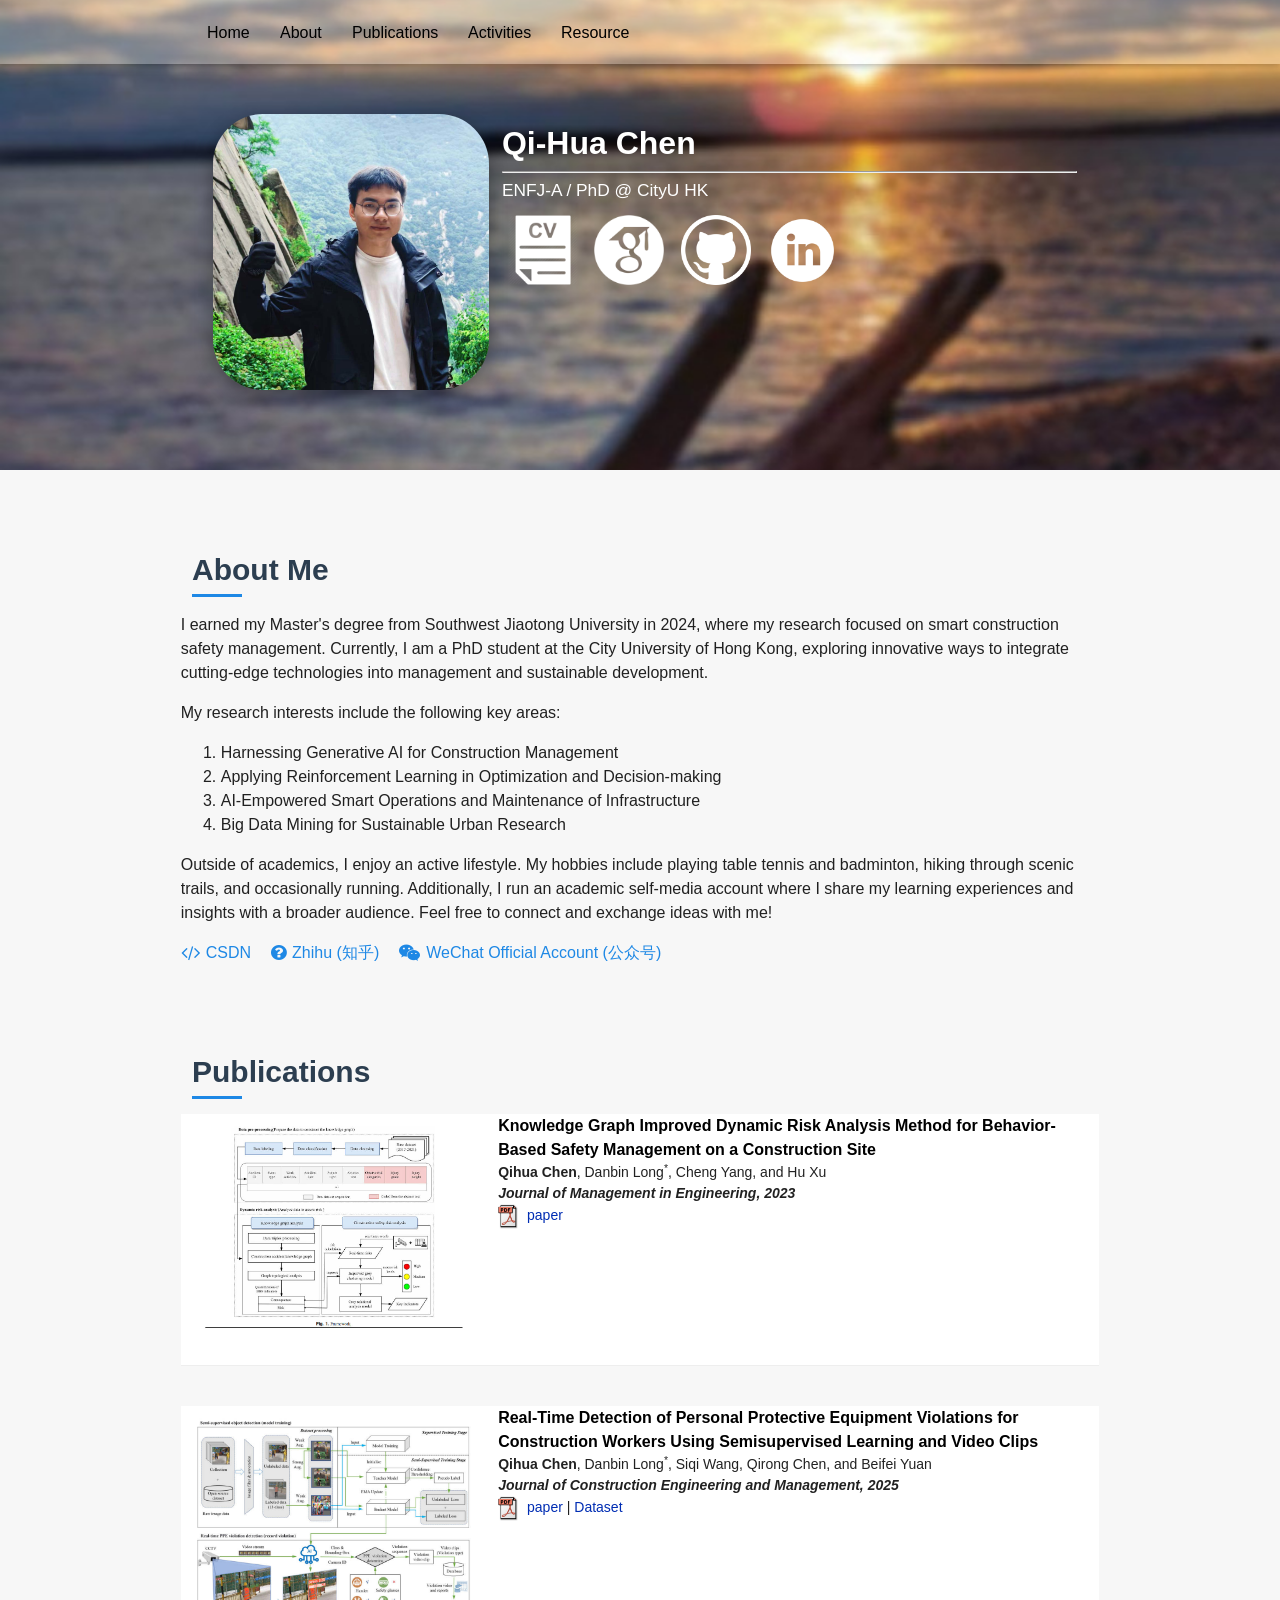
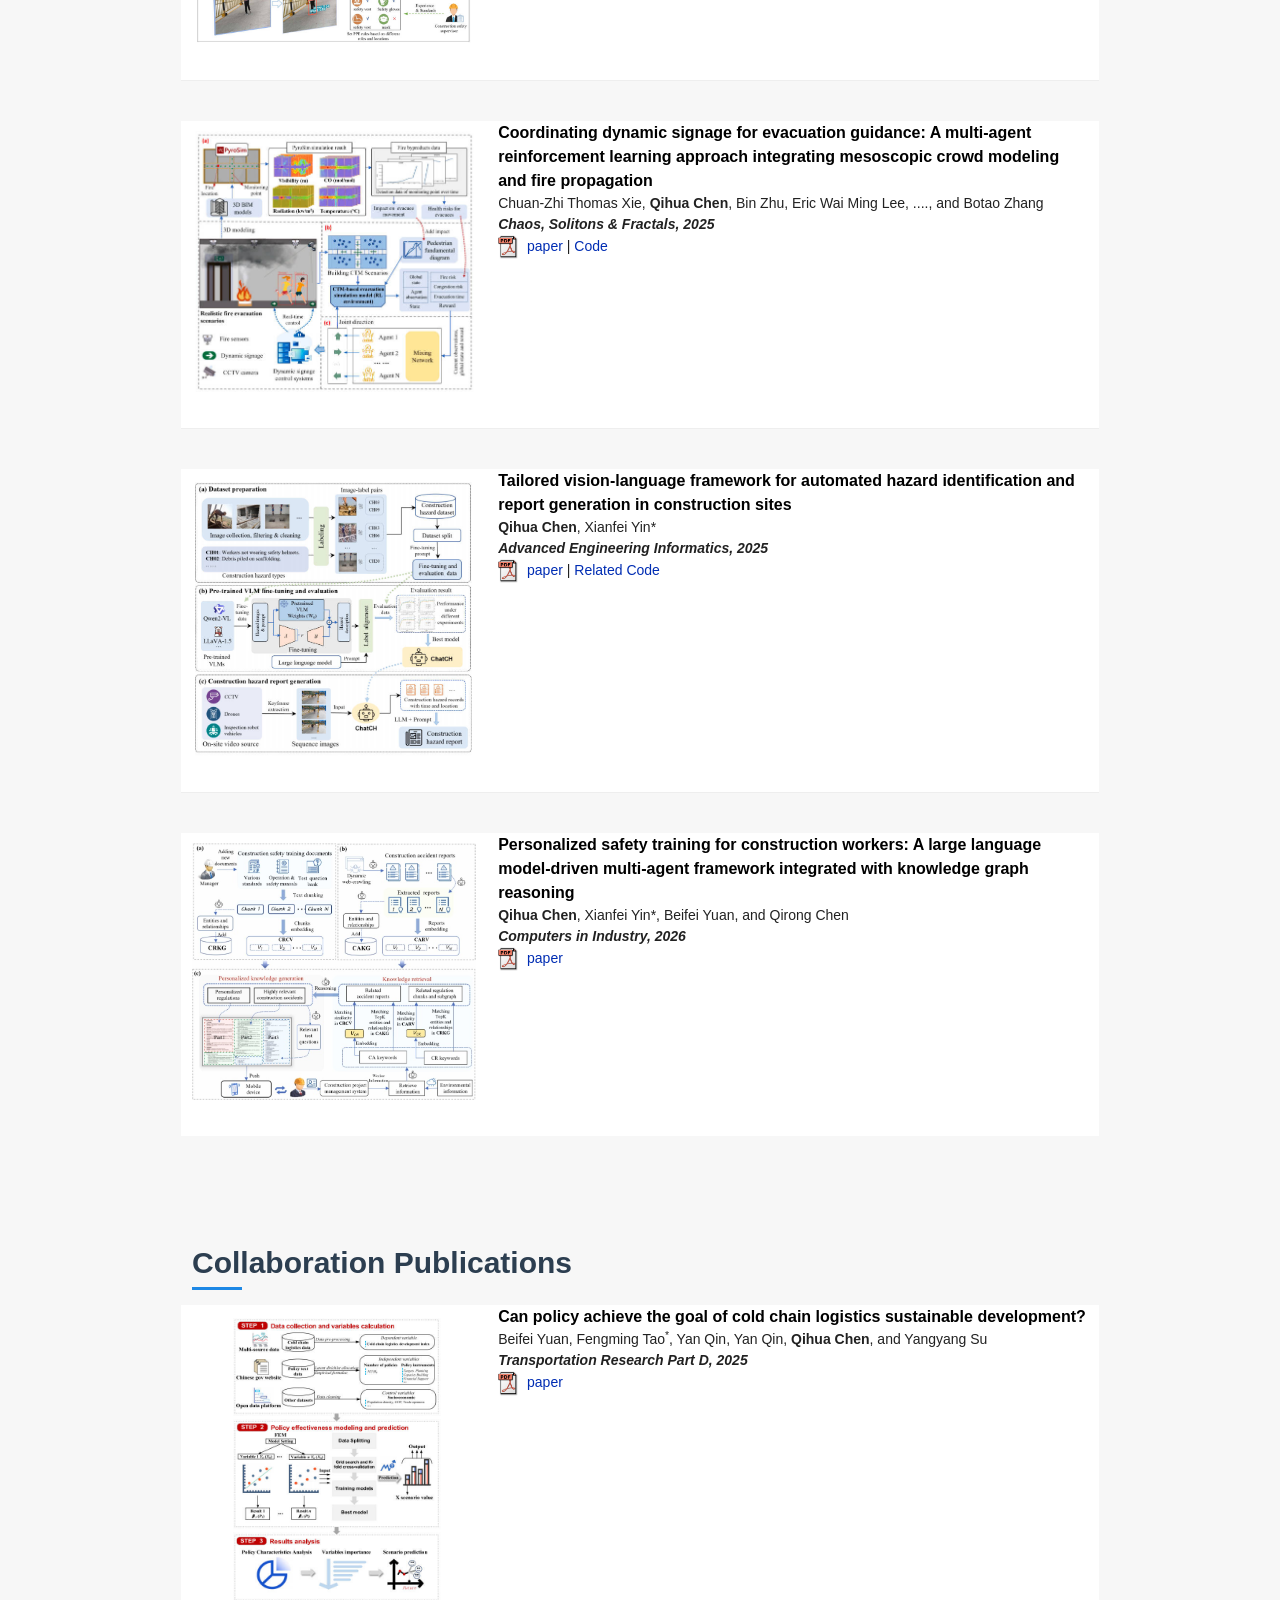
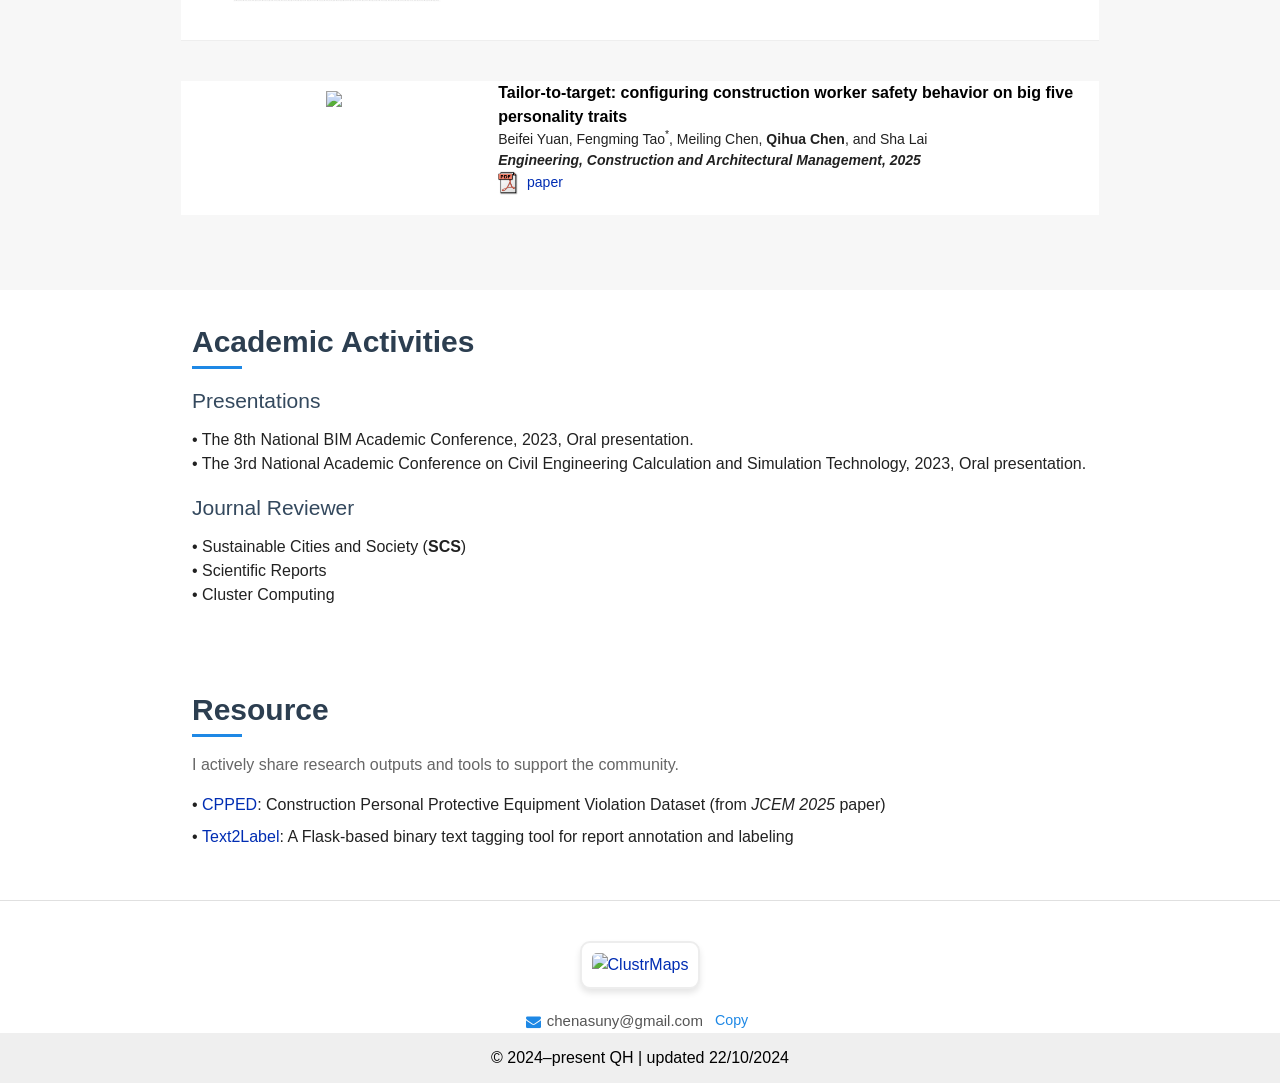
==== commit 250f4802: "update" ====
--- a/index.html
+++ b/index.html
@@ -7,35 +7,177 @@
   <meta name="author" content="chenqihua">
   <title>Qihua Chen's Homepage</title>
 
-  <!-- CSS  -->
+  <!-- CSS -->
   <link href="css/materialize.min.css" type="text/css" rel="stylesheet" media="screen,projection" />
   <link href="css/aos.css" type="text/css" rel="stylesheet" media="screen,projection" />
   <link href="css/font-awesome.min.css" rel="stylesheet">
   <link href="css/style.css" type="text/css" rel="stylesheet" media="screen,projection" />
 
   <link rel="shortcut icon" href="images/bird.jpg">
+
+  <!-- ========================================== -->
+  <!-- Custom Styles                              -->
+  <!-- ========================================== -->
+  <style>
+    /* Title hierarchy */
+    .section-title {
+      font-size: 2.0rem;
+      font-weight: 600;
+      color: #2c3e50;
+      margin: 20px 0 15px;
+      position: relative;
+    }
+
+    .section-title::after {
+      content: '';
+      display: block;
+      width: 50px;
+      height: 3px;
+      background: #1e88e5;
+      margin-top: 8px;
+    }
+
+    .subsection-title {
+      font-size: 1.4rem;
+      font-weight: 500;
+      color: #34495e;
+      margin: 20px 0 12px;
+    }
+
+    /* Hover effect for paper images */
+    .paper-img {
+      transition: transform 0.3s ease, box-shadow 0.3s ease;
+      border-radius: 8px;
+    }
+
+    .paper-img:hover {
+      transform: scale(1.05);
+      box-shadow: 0 10px 25px rgba(0, 0, 0, 0.2);
+    }
+
+    /* Social icons */
+    .social-photo {
+      width: 42px;
+      height: 42px;
+      margin: 0 6px;
+      transition: transform 0.2s;
+    }
+
+    .social-photo:hover {
+      transform: scale(1.2);
+    }
+
+    /* Publication block */
+    .paper-block {
+      margin-bottom: 40px;
+      padding-bottom: 20px;
+      border-bottom: 1px solid #eee;
+    }
+
+    .paper-block:last-child {
+      border-bottom: none;
+    }
+
+    /* Self-media links */
+    .self-media-list {
+      display: flex;
+      gap: 20px;
+      margin-top: 10px;
+      flex-wrap: wrap;
+    }
+
+    .self-media-item {
+      display: flex;
+      align-items: center;
+      color: #1e88e5;
+      text-decoration: none;
+      font-weight: 500;
+      transition: color 0.2s;
+    }
+
+    .self-media-item:hover {
+      color: #0d47a1;
+      text-decoration: underline;
+    }
+
+    .self-media-icon {
+      margin-right: 6px;
+      font-size: 1.2rem;
+    }
+
+    /* Back-to-top button */
+    #back-to-top {
+      position: fixed;
+      bottom: 30px;
+      right: 30px;
+      background: #1e88e5;
+      color: white;
+      width: 48px;
+      height: 48px;
+      border-radius: 50%;
+      display: flex;
+      justify-content: center;
+      align-items: center;
+      box-shadow: 0 2px 10px rgba(0, 0, 0, 0.2);
+      opacity: 0;
+      visibility: hidden;
+      transition: opacity 0.3s, visibility 0.3s;
+      z-index: 999;
+    }
+
+    #back-to-top.show {
+      opacity: 1;
+      visibility: visible;
+    }
+
+    /* Footer email */
+    .footer-email {
+      display: flex;
+      align-items: center;
+      justify-content: center;
+      margin-top: 10px;
+      color: #555;
+      font-size: 1rem;
+    }
+
+    .footer-email-icon {
+      margin-right: 6px;
+      color: #1e88e5;
+    }
+
+    .email-copy-btn {
+      background: none;
+      border: none;
+      color: #1e88e5;
+      cursor: pointer;
+      margin-left: 6px;
+      font-size: 0.95rem;
+    }
+
+    .email-copy-btn:hover {
+      text-decoration: underline;
+    }
+
+    /* Resource list */
+    .resource-list {
+      margin-top: 10px;
+    }
+
+    .resource-list li {
+      margin-bottom: 8px;
+    }
+  </style>
 </head>
 
-
-<style>
-  .paper-img {
-    transition: transform 0.3s ease, box-shadow 0.3s ease;
-  }
-
-  .paper-img:hover {
-    transform: scale(1.1);
-    /* 放大效果 */
-    box-shadow: 0 8px 15px rgba(0, 0, 0, 0.3);
-    /* 阴影效果 */
-  }
-</style>
-
 <body>
 
+  <!-- ========================================== -->
+  <!-- Navigation Bar                              -->
+  <!-- ========================================== -->
   <div class="navbar-fixed">
-
     <nav class="">
-      <div class="nav-wrapper container"><a id="logo-container" href="#" class="brand-logo"></a>
+      <div class="nav-wrapper container">
+        <a id="logo-container" href="#" class="brand-logo"></a>
         <ul class="left">
           <li><a class="nav-item waves-effect waves-light" href="#home">Home</a></li>
           <li><a class="nav-item waves-effect waves-light" href="#about">About</a></li>
@@ -43,20 +185,15 @@
           <li><a class="nav-item waves-effect waves-light" href="#activities">Activities</a></li>
           <li><a class="nav-item waves-effect waves-light" href="#Resource">Resource</a></li>
         </ul>
-
       </div>
     </nav>
   </div>
 
-  <!--==========================================
-                   Profile
-===========================================-->
-
+  <!-- ========================================== -->
+  <!-- Home / Profile Section                      -->
+  <!-- ========================================== -->
   <div id="home" class="parallax-container scrollspy">
-
-
     <div class="container row cover-block">
-
       <div class="profile-image-block col s12 m12 l4 center">
         <img class="responsive-img profile-photo z-depth-2" src="images/profile.jpg">
       </div>
@@ -64,50 +201,45 @@
       <div class="profile-content-block col s12 m12 l8">
         <h5 class="profile-name">Qi-Hua Chen</h5>
         <hr>
-        <!-- <h6 class="profile-link"> </h6 class="profile-link">
-        <h6 class="profile-link">Google</h6 class="profile-link"> -->
-
-        <h1></h1>
-
-        <a href="CV.pdf" target="blank"><img class="responsive-img social-photo " src="images/icons/cv.png"></a>
-
-        <a href="https://scholar.google.com/citations?hl=zh-CN&user=kIX_EAIAAAAJ" target="blank"><img
-            class="responsive-img social-photo " src="images/icons/google_scholar.png"></a>
-
-        <a href="https://github.com/QHCV" target="blank"><img class="responsive-img social-photo "
-            src="images/icons/github.png"></a>
-
-        <a href="https://www.researchgate.net/profile/Qihua-Chen-5?ev=hdr_xprf" target="blank"><img
-            class="responsive-img social-photo" src="images/icons/linkedin.png"></a>
-
-      </div>
-
-    </div>
-
-    <div class="parallax"><img src="images/cover_blur.jpg" alt="Unsplashed background img 1"></div>
-
-  </div>
-
-
-  <!-- ========================================== -->
-  <!-- About -->
-  <!-- =========================================== -->
+        <h6 class="profile-link">ENFJ-A / PhD @ CityU HK</h6>
+
+        <!-- Social & CV Links -->
+        <div style="margin-top: 15px;">
+          <a href="CV.pdf" target="_blank" title="Download CV">
+            <img class="responsive-img social-photo" src="images/icons/cv.png">
+          </a>
+          <a href="https://scholar.google.com/citations?hl=zh-CN&user=kIX_EAIAAAAJ" target="_blank"
+            title="Google Scholar">
+            <img class="responsive-img social-photo" src="images/icons/google_scholar.png">
+          </a>
+          <a href="https://github.com/QHCV" target="_blank" title="GitHub">
+            <img class="responsive-img social-photo" src="images/icons/github.png">
+          </a>
+          <a href="https://www.researchgate.net/profile/Qihua-Chen-5?ev=hdr_xprf" target="_blank" title="ResearchGate">
+            <img class="responsive-img social-photo" src="images/icons/linkedin.png">
+          </a>
+        </div>
+      </div>
+    </div>
+    <div class="parallax"><img src="images/cover_blur.jpg" alt="Background"></div>
+  </div>
+
+  <!-- ========================================== -->
+  <!-- About Me Section                            -->
+  <!-- ========================================== -->
   <div class="section about-section scrollspy" id="about">
-
     <div class="row container">
       <br><br>
-      <div class="row">
-        <div class="title">About Me</div>
-        <hr>
-      </div>
-
-      <div class="row">
+      <h2 class="section-title" data-aos="fade-up">About Me</h2>
+
+      <div class="row" data-aos="fade-up">
         <p>
-          I recently graduated from <strong>Southwest Jiaotong University</strong>, where my research focused on
-          <strong>smart construction safety management</strong>. Currently, I am working as a <strong>Research
-            Assistant</strong> at the <strong>City University of Hong Kong</strong>, exploring innovative ways to
-          integrate
-          cutting-edge technologies into the Management and Sustainable development.
+          I earned my Master's degree from <strong>Southwest Jiaotong University</strong> in 2024, where my research
+          focused on
+          <strong>smart construction safety management</strong>. Currently, I am a <strong>PhD student</strong> at the
+          <strong>City University of Hong Kong</strong>, exploring innovative ways to integrate cutting-edge
+          technologies
+          into management and sustainable development.
         </p>
 
         <p>
@@ -116,414 +248,352 @@
 
         <ol class="interests-list">
           <li><strong>Harnessing Generative AI for Construction Management</strong></li>
-          <li><strong>Applying Reinforcement Learning in Optimization and Decision-making</strong> </li>
+          <li><strong>Applying Reinforcement Learning in Optimization and Decision-making</strong></li>
           <li><strong>AI-Empowered Smart Operations and Maintenance of Infrastructure</strong></li>
-          <li><strong>Big Data Mining for Sustainable Urban Research</strong> </li>
+          <li><strong>Big Data Mining for Sustainable Urban Research</strong></li>
         </ol>
 
         <p>
           Outside of academics, I enjoy an active lifestyle. My hobbies include playing <strong>table tennis</strong>
           and
           <strong>badminton</strong>, hiking through scenic trails, and occasionally running. Additionally, I run an
-          academic
-          self-media account where I share my <strong>learning experiences</strong> and insights with a broader
+          academic self-media account where I share my <strong>learning experiences</strong> and insights with a broader
           audience.
+          Feel free to connect and exchange ideas with me!
         </p>
 
-        <div class="social-links">
-          <a href="https://blog.csdn.net/QH2107?type=blog" target="_blank" class="social-link">CSDN</a>
-          <span class="separator"> | </span>
-          <a href="https://www.zhihu.com/people/qi-huan-52-47" target="_blank" class="social-link">Zhihu (知乎)</a>
-          <span class="separator"> | </span>
-          <a href="https://mp.weixin.qq.com/s/LAJDHeLKu_Iqm7RhYa4Ptw" target="_blank" class="social-link">WeChat
-            Official Account (公众号)</a>
-        </div>
-
-      </div>
-      <!-- 
-      <div class="row">
-
-        <ul class="timeline">
-          <li class="timeline-inverted" data-aos="fade-left" data-aos-offset="300" data-aos-easing="ease-in-sine"
-            data-aos-duration="500">
-            <div class="timeline-badge">
-              <i class="fa fa-plus-circle invert" id=""></i>
-            </div>
-            <div class="timeline-panel">
-              <div class="col s4">
-                <a href="http://www.ntu.edu.tw/english/index.html" target="blank">
-                  <img class="responsive-img about-photo" src="images/about/swjtu.jpg">
-                </a>
-              </div>
-              <div class="col s8">
-                <div class="timeline-heading">
-                  <a href="http://www.ntu.edu.tw/english/index.html" target="blank">
-                    Southwest Jiaotong University
-                  </a>
-                </div>
-                <div class="timeline-body">
-                  <p>MSc(Eng)</p>
-                  <p>Sep. 2021 - Jul. 2024</p>
-                </div>
-              </div>
-
-            </div>
-          </li>
-          <li class="clearfix no-float"></li>
-        </ul>
-
-      </div>
-
-    -->
-
-
-    </div>
-  </div>
-
-
-  <!--==========================================
-                   Publication
-===========================================-->
+        <!-- Self-media accounts with icons -->
+        <div class="self-media-list">
+          <a href="https://blog.csdn.net/QH2107?type=blog" target="_blank" class="self-media-item">
+            <i class="fa fa-code self-media-icon"></i> CSDN
+          </a>
+          <a href="https://www.zhihu.com/people/qi-huan-52-47" target="_blank" class="self-media-item">
+            <i class="fa fa-question-circle self-media-icon"></i> Zhihu (知乎)
+          </a>
+          <a href="https://mp.weixin.qq.com/s/LAJDHeLKu_Iqm7RhYa4Ptw" target="_blank" class="self-media-item">
+            <i class="fa fa-wechat self-media-icon"></i> WeChat Official Account (公众号)
+          </a>
+        </div>
+      </div>
+    </div>
+  </div>
+
+  <!-- ========================================== -->
+  <!-- Publications Section                        -->
+  <!-- ========================================== -->
   <div class="section publication-section scrollspy" id="publication">
-
     <div class="row container">
-      <div class="row">
-        <div class="title">Publications</div>
-        <hr>
-      </div>
-
-      <div class="row paper-block">
-        <div class="col s12 m12 l4 center">
-          <a href="https://qhcv.github.io/chenasuny/publications/cakg/" target="blank">
-            <div class="cf">
-              <img class="responsive-img paper-img" src="publications/cakg/images/fw.jpg">
-            </div>
-          </a>
-        </div>
-
-        <div class="col s12 m12 l8">
-          <a href="https://qhcv.github.io/chenasuny/publications/cakg/" class="paper-title" target="_blank">Knowledge
-            Graph
-            Improved Dynamic Risk Analysis Method for Behavior-Based Safety Management on a Construction Site</a>
-          <div class="paper-author">
-            <b><a href="" target="_blank">Qihua Chen</a></b>,
-            <a href="" target="_blank">Danbin Long<sup>*</sup></a>,
-            <a href="" target="_blank">Cheng Yang</a>, and
-            <a href="" target="_blank">Hu Xu</a>
-          </div>
-          <div class="paper-conf"> <b>Journal of Management in Engineering, 2023 </b></div>
-          <div class="paper-conf">
-            <a href="https://ascelibrary.org/doi/abs/10.1061/JMENEA.MEENG-5306
-                                                " target="_blank" class="styled-link">
-              https://ascelibrary.org/doi/abs/10.1061/JMENEA.MEENG-5306
-            </a>
-          </div>
-          <div>
-            <img class="responsive-img icon" src="images/icons/pdf.jpg">
+      <h2 class="section-title" data-aos="fade-up">Publications</h2>
+
+      <!-- Paper 1 -->
+      <div class="row paper-block" data-aos="fade-up">
+        <div class="col s12 m12 l4 center">
+          <a href="https://qhcv.github.io/chenasuny/publications/cakg/" target="_blank">
+            <img class="responsive-img paper-img" src="publications/cakg/images/fw.jpg">
+          </a>
+        </div>
+        <div class="col s12 m12 l8">
+          <a href="https://qhcv.github.io/chenasuny/publications/cakg/" class="paper-title" target="_blank">
+            Knowledge Graph Improved Dynamic Risk Analysis Method for Behavior-Based Safety Management on a Construction
+            Site
+          </a>
+          <div class="paper-author">
+            <b>Qihua Chen</b>,
+            Danbin Long<sup>*</sup>,
+            Cheng Yang, and Hu Xu
+          </div>
+          <div class="paper-conf"><b>Journal of Management in Engineering, 2023</b></div>
+          <div>
+            <img class="responsive-img icon" src="images/icons/pdf.jpg" style="width: 20px; vertical-align: middle;">
             <a href="https://ascelibrary.org/doi/abs/10.1061/JMENEA.MEENG-5306" target="_blank">paper</a>
           </div>
         </div>
-
-      </div>
-
-
-
-      <div class="row paper-block">
-        <div class="col s12 m12 l4 center">
-          <a href="https://qhcv.github.io/chenasuny/publications/cppevd/" target="blank">
-            <div class="cf">
-              <img class="responsive-img paper-img" src="publications/cppevd/images/fw.jpg">
-            </div>
-          </a>
-        </div>
-
-        <div class="col s12 m12 l8">
-          <a href="https://qhcv.github.io/chenasuny/publications/cppevd/" class="paper-title" target="_blank">Real-Time
-            Detection of Personal Protective Equipment Violations for
-            Construction Workers Using Semisupervised Learning and Video Clips</a>
-          <div class="paper-author">
-            <b><a href="" target="blank">Qihua Chen</a></b>,
-            <a href="" target="blank"> Danbin Long<b><sup>*</sup></b></a>,
-            <a href="" target="blank"> Siqi Wang</a>,
-            <a href="" target="blank"> Qirong Chen</a>, and
-            <a href="" target="blank">Beifei Yuan</a>
-          </div>
-          <div class="paper-conf"> <b>Journal of Construction Engineering and Management
-              , 2025 </b></div>
-          <div class="paper-conf">
-            <a href="https://ascelibrary.org/doi/10.1061/JCEMD4.COENG-15310 
-                                      " target="_blank" class="styled-link">
-              https://ascelibrary.org/doi/10.1061/JCEMD4.COENG-15310
-            </a>
-          </div>
-          <div>
-            <img class="responsive-img icon" src="images/icons/pdf.jpg">
-            <a href="https://ascelibrary.org/doi/10.1061/JCEMD4.COENG-15310" target="blank">paper</a> | <a
-              href="https://github.com/QHCV/CPPED" target="blank">Dataset</a>
-          </div>
-
-        </div>
-      </div>
-      <!--      开始 -->
-
-      <div class="row paper-block">
-        <div class="col s12 m12 l4 center">
-          <a href="https://qhcv.github.io/chenasuny/publications/qmixrl/" target="blank">
-            <div class="cf">
-              <img class="responsive-img paper-img" src="publications/qmixrl/images/fw.jpg">
-            </div>
-          </a>
-        </div>
-
-        <div class="col s12 m12 l8">
-          <a href="https://qhcv.github.io/chenasuny/publications/qmixrl/" class="paper-title"
-            target="_blank">Coordinating dynamic signage for evacuation guidance: A multi-agent reinforcement learning
-            approach integrating mesoscopic crowd modeling and fire propagation</a>
-          <div class="paper-author">
-            <a href="" target="_blank">Chuan-Zhi Thomas Xie</a>,
-            <b><a href="" target="_blank">Qihua Chen<sup></sup></a></b>,
-            <a href="" target="_blank">Bin Zhu</a>,
-            <a href="" target="_blank">Eric Wai Ming Lee,</a> ...., and
-            <a href="" target="_blank">Botao Zhang</a>
-          </div>
-          <div class="paper-conf"> <b>Chaos, Solitons & Fractals, 2025 </b></div>
-          <div class="paper-conf">
-            <a href="https://doi.org/10.1016/j.chaos.2025.116246" target="_blank" class="styled-link">
-              https://doi.org/10.1016/j.chaos.2025.116246
-            </a>
-          </div>
-          <div>
-            <img class="responsive-img icon" src="images/icons/pdf.jpg">
-            <a href="https://doi.org/10.1016/j.chaos.2025.116246" target="_blank">paper</a>| <a
-              href="https://github.com/QHCV/Qmix_signal" target="blank">Code</a>
-          </div>
-        </div>
-
-      </div>
-
-      <!--      结束-->
-
-
-      <!--      开始 -->
-
-      <div class="row paper-block">
-        <div class="col s12 m12 l4 center">
-          <a href="https://qhcv.github.io/chenasuny/publications/chatch/" target="blank">
-            <div class="cf">
-              <img class="responsive-img paper-img" src="publications/chatch/images/fw.jpg">
-            </div>
-          </a>
-        </div>
-
-        <div class="col s12 m12 l8">
-          <a href="https://qhcv.github.io/chenasuny/publications/chatch/" class="paper-title" target="_blank">Tailored
-            vision-language framework for automated hazard identification and report generation in construction
-            sites</a>
-          <div class="paper-author">
-            <b><a href="" target="_blank">Qihua Chen<sup></sup></a></b>,
-            <a href="" target="_blank">Xianfei Yin*</a>
-          </div>
-          <div class="paper-conf"> <b>Advanced Engineering Informatics, 2025 </b></div>
-          <div class="paper-conf">
-            <a href="https://doi.org/10.1016/j.aei.2025.103478" target="_blank" class="styled-link">
-              https://doi.org/10.1016/j.aei.2025.103478
-            </a>
-          </div>
-          <div>
-            <img class="responsive-img icon" src="images/icons/pdf.jpg">
-            <a href="https://doi.org/10.1016/j.aei.2025.103478" target="_blank">paper</a>| <a
-              href="https://github.com/QHCV/lowlight-foggy" target="blank">Related Code</a>
-          </div>
-        </div>
-
-      </div>
-
-      <!--      结束-->
-
-
-
-
-
-
-
-
-
-
-
-
-
-
-    </div>
-  </div>
-
-
-
-
-
-
-  <!--==========================================
-              Colliberation Publication
-    ===========================================-->
-
-  <div class="section publication-section scrollspy" id="publication">
-
+      </div>
+
+      <!-- Paper 2 -->
+      <div class="row paper-block" data-aos="fade-up">
+        <div class="col s12 m12 l4 center">
+          <a href="https://qhcv.github.io/chenasuny/publications/cppevd/" target="_blank">
+            <img class="responsive-img paper-img" src="publications/cppevd/images/fw.jpg">
+          </a>
+        </div>
+        <div class="col s12 m12 l8">
+          <a href="https://qhcv.github.io/chenasuny/publications/cppevd/" class="paper-title" target="_blank">
+            Real-Time Detection of Personal Protective Equipment Violations for Construction Workers Using
+            Semisupervised Learning and Video Clips
+          </a>
+          <div class="paper-author">
+            <b>Qihua Chen</b>,
+            Danbin Long<sup>*</sup>,
+            Siqi Wang,
+            Qirong Chen, and Beifei Yuan
+          </div>
+          <div class="paper-conf"><b>Journal of Construction Engineering and Management, 2025</b></div>
+          <div>
+            <img class="responsive-img icon" src="images/icons/pdf.jpg" style="width: 20px; vertical-align: middle;">
+            <a href="https://ascelibrary.org/doi/10.1061/JCEMD4.COENG-15310" target="_blank">paper</a> |
+            <a href="https://github.com/QHCV/CPPED" target="_blank">Dataset</a>
+          </div>
+        </div>
+      </div>
+
+      <!-- Paper 3 -->
+      <div class="row paper-block" data-aos="fade-up">
+        <div class="col s12 m12 l4 center">
+          <a href="https://qhcv.github.io/chenasuny/publications/qmixrl/" target="_blank">
+            <img class="responsive-img paper-img" src="publications/qmixrl/images/fw.jpg">
+          </a>
+        </div>
+        <div class="col s12 m12 l8">
+          <a href="https://qhcv.github.io/chenasuny/publications/qmixrl/" class="paper-title" target="_blank">
+            Coordinating dynamic signage for evacuation guidance: A multi-agent reinforcement learning approach
+            integrating mesoscopic crowd modeling and fire propagation
+          </a>
+          <div class="paper-author">
+            Chuan-Zhi Thomas Xie,
+            <b>Qihua Chen</b>,
+            Bin Zhu,
+            Eric Wai Ming Lee, ...., and Botao Zhang
+          </div>
+          <div class="paper-conf"><b>Chaos, Solitons & Fractals, 2025</b></div>
+          <div>
+            <img class="responsive-img icon" src="images/icons/pdf.jpg" style="width: 20px; vertical-align: middle;">
+            <a href="https://doi.org/10.1016/j.chaos.2025.116246" target="_blank">paper</a> |
+            <a href="https://github.com/QHCV/Qmix_signal" target="_blank">Code</a>
+          </div>
+        </div>
+      </div>
+
+      <!-- Paper 4 -->
+      <div class="row paper-block" data-aos="fade-up">
+        <div class="col s12 m12 l4 center">
+          <a href="https://qhcv.github.io/chenasuny/publications/chatch/" target="_blank">
+            <img class="responsive-img paper-img" src="publications/chatch/images/fw.jpg">
+          </a>
+        </div>
+        <div class="col s12 m12 l8">
+          <a href="https://qhcv.github.io/chenasuny/publications/chatch/" class="paper-title" target="_blank">
+            Tailored vision-language framework for automated hazard identification and report generation in construction
+            sites
+          </a>
+          <div class="paper-author">
+            <b>Qihua Chen</b>,
+            Xianfei Yin*
+          </div>
+          <div class="paper-conf"><b>Advanced Engineering Informatics, 2025</b></div>
+          <div>
+            <img class="responsive-img icon" src="images/icons/pdf.jpg" style="width: 20px; vertical-align: middle;">
+            <a href="https://doi.org/10.1016/j.aei.2025.103478" target="_blank">paper</a> |
+            <a href="https://github.com/QHCV/lowlight-foggy" target="_blank">Related Code</a>
+          </div>
+        </div>
+      </div>
+
+      <!-- Paper 5 -->
+      <div class="row paper-block" data-aos="fade-up">
+        <div class="col s12 m12 l4 center">
+          <a href="https://qhcv.github.io/chenasuny/publications/pstw/" target="_blank">
+            <img class="responsive-img paper-img" src="publications/pstw/images/fw.jpg">
+          </a>
+        </div>
+        <div class="col s12 m12 l8">
+          <a href="https://qhcv.github.io/chenasuny/publications/pstw/" class="paper-title" target="_blank">
+            Personalized safety training for construction workers: A large language model-driven multi-agent framework
+            integrated with knowledge graph reasoning
+          </a>
+          <div class="paper-author">
+            <b>Qihua Chen</b>,
+            Xianfei Yin*,
+            Beifei Yuan, and Qirong Chen
+          </div>
+          <div class="paper-conf"><b>Computers in Industry, 2026</b></div>
+          <div>
+            <img class="responsive-img icon" src="images/icons/pdf.jpg" style="width: 20px; vertical-align: middle;">
+            <a href="https://doi.org/10.1016/j.compind.2025.104399" target="_blank">paper</a>
+          </div>
+        </div>
+      </div>
+    </div>
+  </div>
+
+  <!-- ========================================== -->
+  <!-- Collaboration Publications Section          -->
+  <!-- ========================================== -->
+  <div class="section publication-section scrollspy" id="collaboration-publication">
     <div class="row container">
-      <div class="row">
-        <div class="title">Colliberation Publications</div>
-        <hr>
-      </div>
-
-      <div class="row paper-block">
-        <div class="col s12 m12 l4 center">
-          <a href="https://doi.org/10.1016/j.trd.2025.104607" target="blank">
-            <div class="cf">
-              <img class="responsive-img paper-img"
-                src="https://qhcv.github.io/chenasuny/co_publications/ccls/images/fw.jpg">
-            </div>
-          </a>
-        </div>
-
-        <div class="col s12 m12 l8">
-          <a href="https://doi.org/10.1016/j.trd.2025.104607" class="paper-title" target="_blank">Can policy achieve the
-            goal of cold chain logistics sustainable development?</a>
-          <div class="paper-author">
-            <a href="" target="_blank">Beifei Yuan </a>,
-            <a href="" target="_blank">Fengming Tao<sup>*</sup></a>,
-            <a href="" target="_blank">Yan Qin</a>,
-            <a href="" target="_blank">Yan Qin</a>,
-            <b>
-              <href="" target="_blank">Qihua Chen </a>
-            </b>, and
-            <a href="" target="_blank">Yangyang Su</a>
-          </div>
-          <div class="paper-conf"><b>Transportation Research Part D, 2025, </b></div>
-          <div class="paper-conf">
-            <a href="https://doi.org/10.1016/j.trd.2025.104607 
-                  " target="_blank" class="styled-link">
-              https://doi.org/10.1016/j.trd.2025.104607
-            </a>
-          </div>
-
-          <div>
-            <img class="responsive-img icon" src="images/icons/pdf.jpg">
+      <h2 class="section-title" data-aos="fade-up">Collaboration Publications</h2>
+
+      <!-- Collab Paper 1 -->
+      <div class="row paper-block" data-aos="fade-up">
+        <div class="col s12 m12 l4 center">
+          <a href="https://doi.org/10.1016/j.trd.2025.104607" target="_blank">
+            <img class="responsive-img paper-img"
+              src="https://qhcv.github.io/chenasuny/co_publications/ccls/images/fw.jpg">
+          </a>
+        </div>
+        <div class="col s12 m12 l8">
+          <a href="https://doi.org/10.1016/j.trd.2025.104607" class="paper-title" target="_blank">
+            Can policy achieve the goal of cold chain logistics sustainable development?
+          </a>
+          <div class="paper-author">
+            Beifei Yuan,
+            Fengming Tao<sup>*</sup>,
+            Yan Qin,
+            Yan Qin,
+            <b>Qihua Chen</b>, and Yangyang Su
+          </div>
+          <div class="paper-conf"><b>Transportation Research Part D, 2025</b></div>
+          <div>
+            <img class="responsive-img icon" src="images/icons/pdf.jpg" style="width: 20px; vertical-align: middle;">
             <a href="https://doi.org/10.1016/j.trd.2025.104607" target="_blank">paper</a>
           </div>
         </div>
-
-      </div>
-
-    </div>
-  </div>
-
-
-
-  <!--==========================================
-                   Activities
-=========================================== -->
+      </div>
+
+      <!-- Collab Paper 2 -->
+      <div class="row paper-block" data-aos="fade-up">
+        <div class="col s12 m12 l4 center">
+          <a href="https://doi.org/10.1108/ECAM-07-2024-0864" target="_blank">
+            <img class="responsive-img paper-img"
+              src="https://qhcv.github.io/chenasuny/co_publications/ccls/images/t2t.jpg">
+          </a>
+        </div>
+        <div class="col s12 m12 l8">
+          <a href="https://doi.org/10.1108/ECAM-07-2024-0864" class="paper-title" target="_blank">
+            Tailor-to-target: configuring construction worker safety behavior on big five personality traits
+          </a>
+          <div class="paper-author">
+            Beifei Yuan,
+            Fengming Tao<sup>*</sup>,
+            Meiling Chen,
+            <b>Qihua Chen</b>, and Sha Lai
+          </div>
+          <div class="paper-conf"><b>Engineering, Construction and Architectural Management, 2025</b></div>
+          <div>
+            <img class="responsive-img icon" src="images/icons/pdf.jpg" style="width: 20px; vertical-align: middle;">
+            <a href="https://doi.org/10.1108/ECAM-07-2024-0864" target="_blank">paper</a>
+          </div>
+        </div>
+      </div>
+    </div>
+  </div>
+
+  <!-- ========================================== -->
+  <!-- Academic Activities Section                 -->
+  <!-- ========================================== -->
   <div class="section activities-section scrollspy" id="activities">
-
     <div class="row container">
-      <div class="col s12">
-        <div class="title">Academic Activities</div>
-        <hr>
-        <h5>Presentation</h5>
-        <ul>
-          <li>&emsp; &bull; The 8th National BIM Academic Conference, 2024, Oral presentation.</li>
-          <li>&emsp; &bull; The 3rd National Academic Conference on Civil Engineering Calculation and Simulation
-            Technology, 2024, Oral presentation.</li>
-          <!-- <li>&emsp; &bull; CVPR 2015 Poster</li> -->
-        </ul>
-
-        <!-- <h5>Conference Reviewer</h5>
-        <ul>
-          <li>&emsp; &bull; IEEE Conference on Computer Vision and Pattern Recognition, 2017 (<b>CVPR 2017</b>)</li>
-          <li>&emsp; &bull; European Conference on Computer Vision, 2016 (<b>ECCV 2016</b>)</li>
-          <li>&emsp; &bull; Asian Conference on Computer Vision, 2016 (<b>ACCV 2016</b>)</li>
-          <li>&emsp; &bull; Neural Information Processing Systems, 2016 (<b>NIPS 2016</b>)</li>
-          <li>&emsp; &bull; Pacific Graphics, 2016 (<b>PG 2016</b>)</li>
-        </ul> -->
-
-        <h5>Journal Reviewer</h5>
-        <ul>
-          <li>&emsp; &bull; Sustainable Cities and Society (<b>SCS</b>)</li>
-          <!-- <li>&emsp; &bull; Signal, Image and Video Processing (<b>SVIP</b>)</li> -->
-        </ul>
-
-      </div>
-    </div>
-
-  </div>
-
-
-  <!--==========================================
-                   Resource
-=========================================== -->
+      <h2 class="section-title" data-aos="fade-up">Academic Activities</h2>
+
+      <h3 class="subsection-title">Presentations</h3>
+      <ul data-aos="fade-up">
+        <li>&bull; The 8th National BIM Academic Conference, 2023, Oral presentation.</li>
+        <li>&bull; The 3rd National Academic Conference on Civil Engineering Calculation and Simulation Technology,
+          2023, Oral presentation.</li>
+      </ul>
+
+      <h3 class="subsection-title">Journal Reviewer</h3>
+      <ul data-aos="fade-up">
+        <li>&bull; Sustainable Cities and Society (<b>SCS</b>)</li>
+        <li>&bull; Scientific Reports</li>
+        <li>&bull; Cluster Computing</li>
+      </ul>
+    </div>
+  </div>
+
+  <!-- ========================================== -->
+  <!-- Resource Section                            -->
+  <!-- ========================================== -->
   <div class="section activities-section scrollspy" id="Resource">
-
     <div class="row container">
-      <div class="col s12">
-        <div class="title">Resource</div>
-        <hr>
-        <h5>.....</h5>
-        <ul>
-          <li>&emsp; &bull; .....</li>
-          <!-- <li>&emsp; &bull; CVPR 2015 Poster</li> -->
-        </ul>
-
-        <!-- <h5>Conference Reviewer</h5>
-        <ul>
-          <li>&emsp; &bull; IEEE Conference on Computer Vision and Pattern Recognition, 2017 (<b>CVPR 2017</b>)</li>
-          <li>&emsp; &bull; European Conference on Computer Vision, 2016 (<b>ECCV 2016</b>)</li>
-          <li>&emsp; &bull; Asian Conference on Computer Vision, 2016 (<b>ACCV 2016</b>)</li>
-          <li>&emsp; &bull; Neural Information Processing Systems, 2016 (<b>NIPS 2016</b>)</li>
-          <li>&emsp; &bull; Pacific Graphics, 2016 (<b>PG 2016</b>)</li>
-        </ul>
-
-        <h5>Journal Reviewer</h5>
-        <ul>
-          <li>&emsp; &bull; Computer Vision and Image Understanding (<b>CVIU</b>)</li>
-          <li>&emsp; &bull; Signal, Image and Video Processing (<b>SVIP</b>)</li>
-        </ul> -->
-
-      </div>
-    </div>
-
-  </div>
-
-
-
-
-
-  <!--==========================================
-                   Footer
-===========================================-->
-
-
+      <h2 class="section-title" data-aos="fade-up">Resource</h2>
+      <p style="color: #666;" data-aos="fade-up">
+        I actively share research outputs and tools to support the community.
+      </p>
+      <ul class="resource-list" data-aos="fade-up">
+        <li>&bull; <a href="https://github.com/QHCV/CPPED" target="_blank"><strong>CPPED</strong></a>: Construction
+          Personal Protective Equipment Violation Dataset (from <em>JCEM 2025</em> paper)</li>
+        <li>&bull; <a href="https://github.com/QHCV/Text2label" target="_blank"><strong>Text2Label</strong></a>: A
+          Flask-based binary text tagging tool for report annotation and labeling</li>
+      </ul>
+    </div>
+  </div>
+
+  <!-- ========================================== -->
+  <!-- Footer                                      -->
+  <!-- ========================================== -->
   <div class="divider"></div>
   <footer class="page-footer white lighten-4">
     <div class="row">
-      <div class="col l4 offset-l4 s12"
-        style="display: flex; justify-content: center; align-items: center; margin-top: 20px;">
-        <a href='https://clustrmaps.com/site/1c4h9' title='Visit tracker'
-          style="display: inline-block; border: 2px solid #ededed; border-radius: 10px; box-shadow: 0 4px 6px rgba(255, 255, 255, 0.1); padding: 10px; background-color: #fff;">
-          <img
-            src='//clustrmaps.com/map_v2.png?cl=2390d5&w=a&t=tt&d=_Y7kv9RsPgzT1Pf1TJC3o6mNb-rDfkzoB1qwMdFsbHE&co=e1e9ee&ct=7e3434'
-            alt='ClustrMaps' style="max-width: 100%; height: auto; border-radius: 5px;" />
-        </a>
-      </div>
-    </div>
+      <div class="col s12 center-align">
+        <div class="visitor-map-container" style="display: inline-block; max-width: 100%;">
+          <a href='https://clustrmaps.com/site/1c4h9' title='Visit tracker' style="display: inline-block; border: 2px solid #ededed; border-radius: 10px; 
+                box-shadow: 0 4px 6px rgba(0,0,0,0.1); padding: 10px; background-color: #fff;">
+            <img
+              src='//clustrmaps.com/map_v2.png?cl=2390d5&w=a&t=tt&d=_Y7kv9RsPgzT1Pf1TJC3o6mNb-rDfkzoB1qwMdFsbHE&co=e1e9ee&ct=7e3434'
+              alt='ClustrMaps' style="max-width: 100%; height: auto; border-radius: 5px;" />
+          </a>
+        </div>
+      </div>
+    </div>
+
+    <!-- Email in footer -->
+    <div class="footer-email">
+      <i class="fa fa-envelope footer-email-icon"></i>
+      chenasuny@gmail.com
+      <button class="email-copy-btn"
+        onclick="navigator.clipboard.writeText('chenasuny@gmail.com'); this.textContent='Copied!'; setTimeout(() => this.textContent='Copy', 1500);">
+        Copy
+      </button>
+    </div>
+
     <div class="footer-copyright center black-text">
-      © 2024-present QH
+      © 2024–present QH | updated 22/10/2024
     </div>
   </footer>
 
-
-  <!--  Scripts-->
+  <!-- Back-to-top button -->
+  <a id="back-to-top" href="#home">
+    <i class="fa fa-arrow-up"></i>
+  </a>
+
+  <!-- ========================================== -->
+  <!-- Scripts                                     -->
+  <!-- ========================================== -->
   <script src="https://code.jquery.com/jquery-2.1.1.min.js"></script>
   <script src="js/materialize.js"></script>
   <script src="js/aos.js"></script>
   <script src="js/init.js"></script>
 
+  <script>
+    // Initialize AOS
+    AOS.init({ duration: 800, once: true });
+
+    // Back-to-top button logic
+    window.addEventListener('scroll', () => {
+      const backToTop = document.getElementById('back-to-top');
+      if (window.pageYOffset > 300) {
+        backToTop.classList.add('show');
+      } else {
+        backToTop.classList.remove('show');
+      }
+    });
+
+    // Smooth scroll for anchor links
+    document.querySelectorAll('a[href^="#"]').forEach(anchor => {
+      anchor.addEventListener('click', function (e) {
+        e.preventDefault();
+        const target = document.querySelector(this.getAttribute('href'));
+        if (target) {
+          window.scrollTo({
+            top: target.offsetTop - 60,
+            behavior: 'smooth'
+          });
+        }
+      });
+    });
+  </script>
+
 </body>
 
 </html>
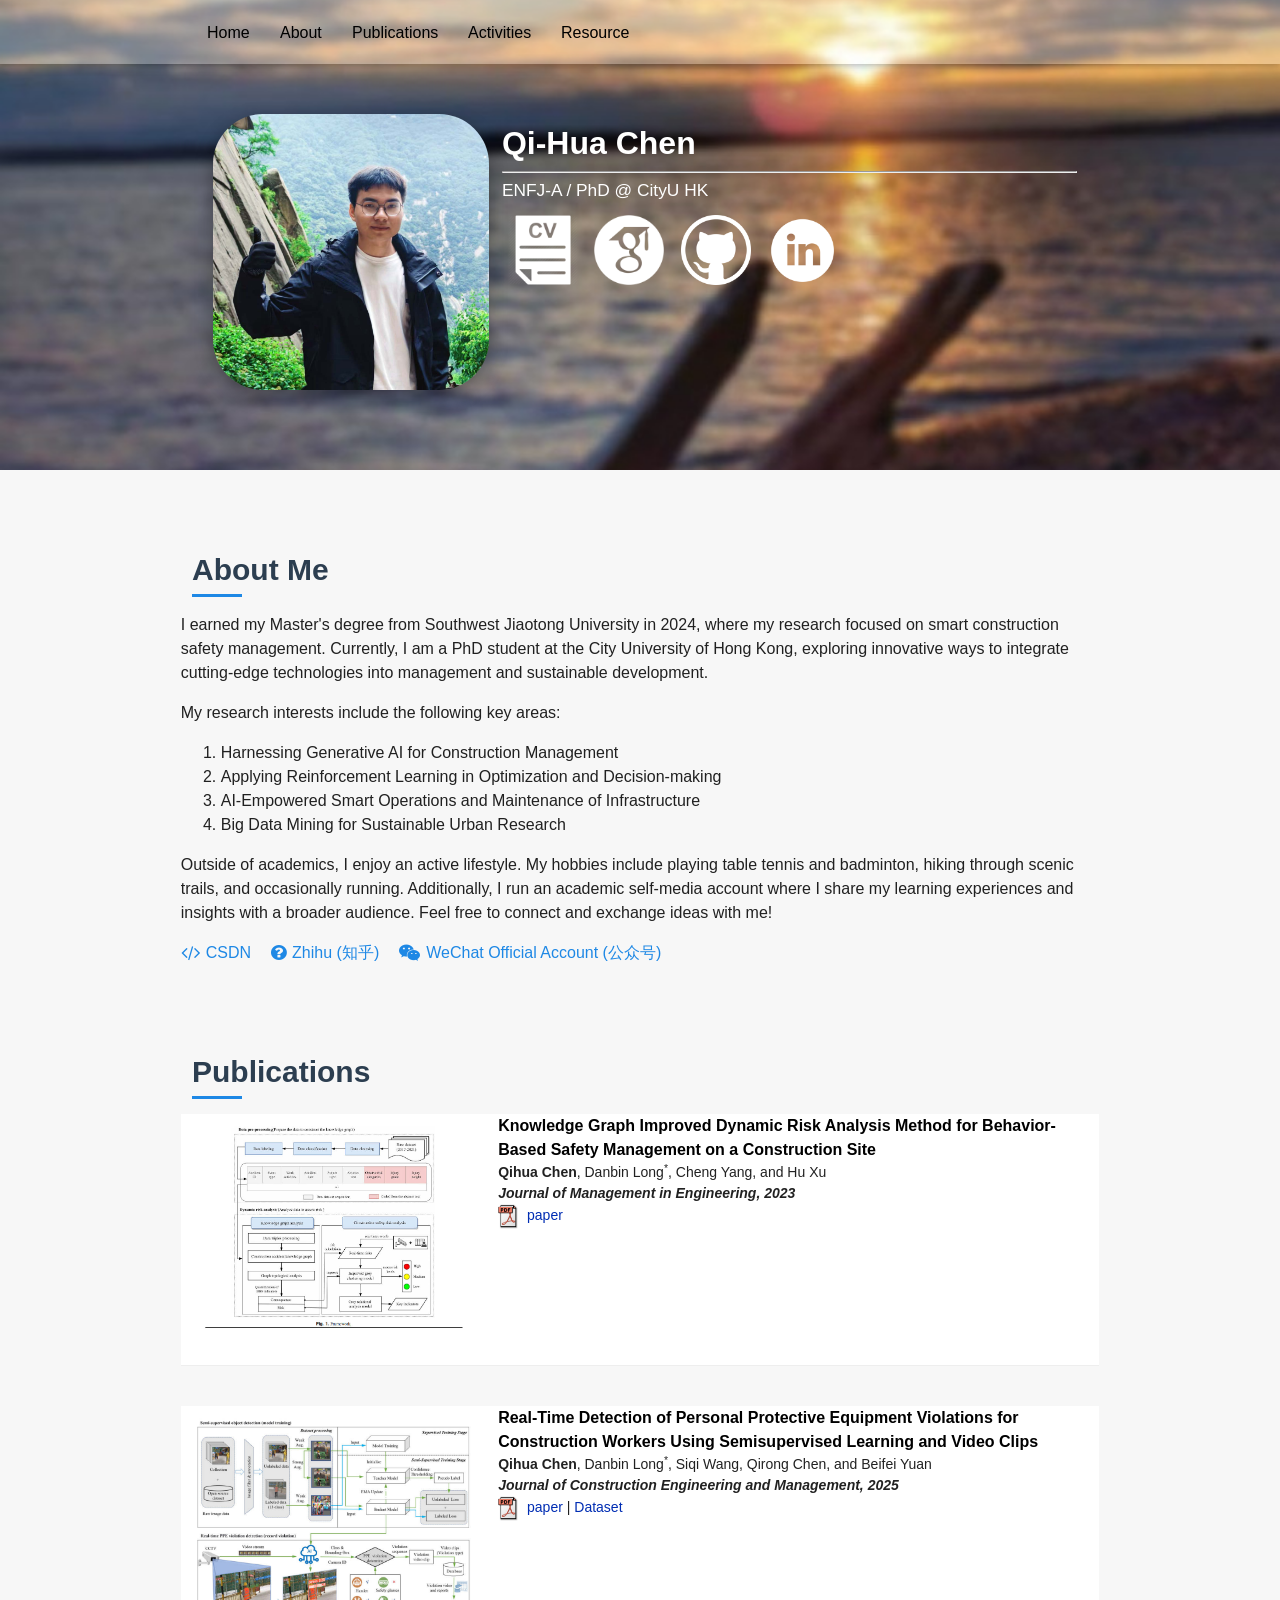
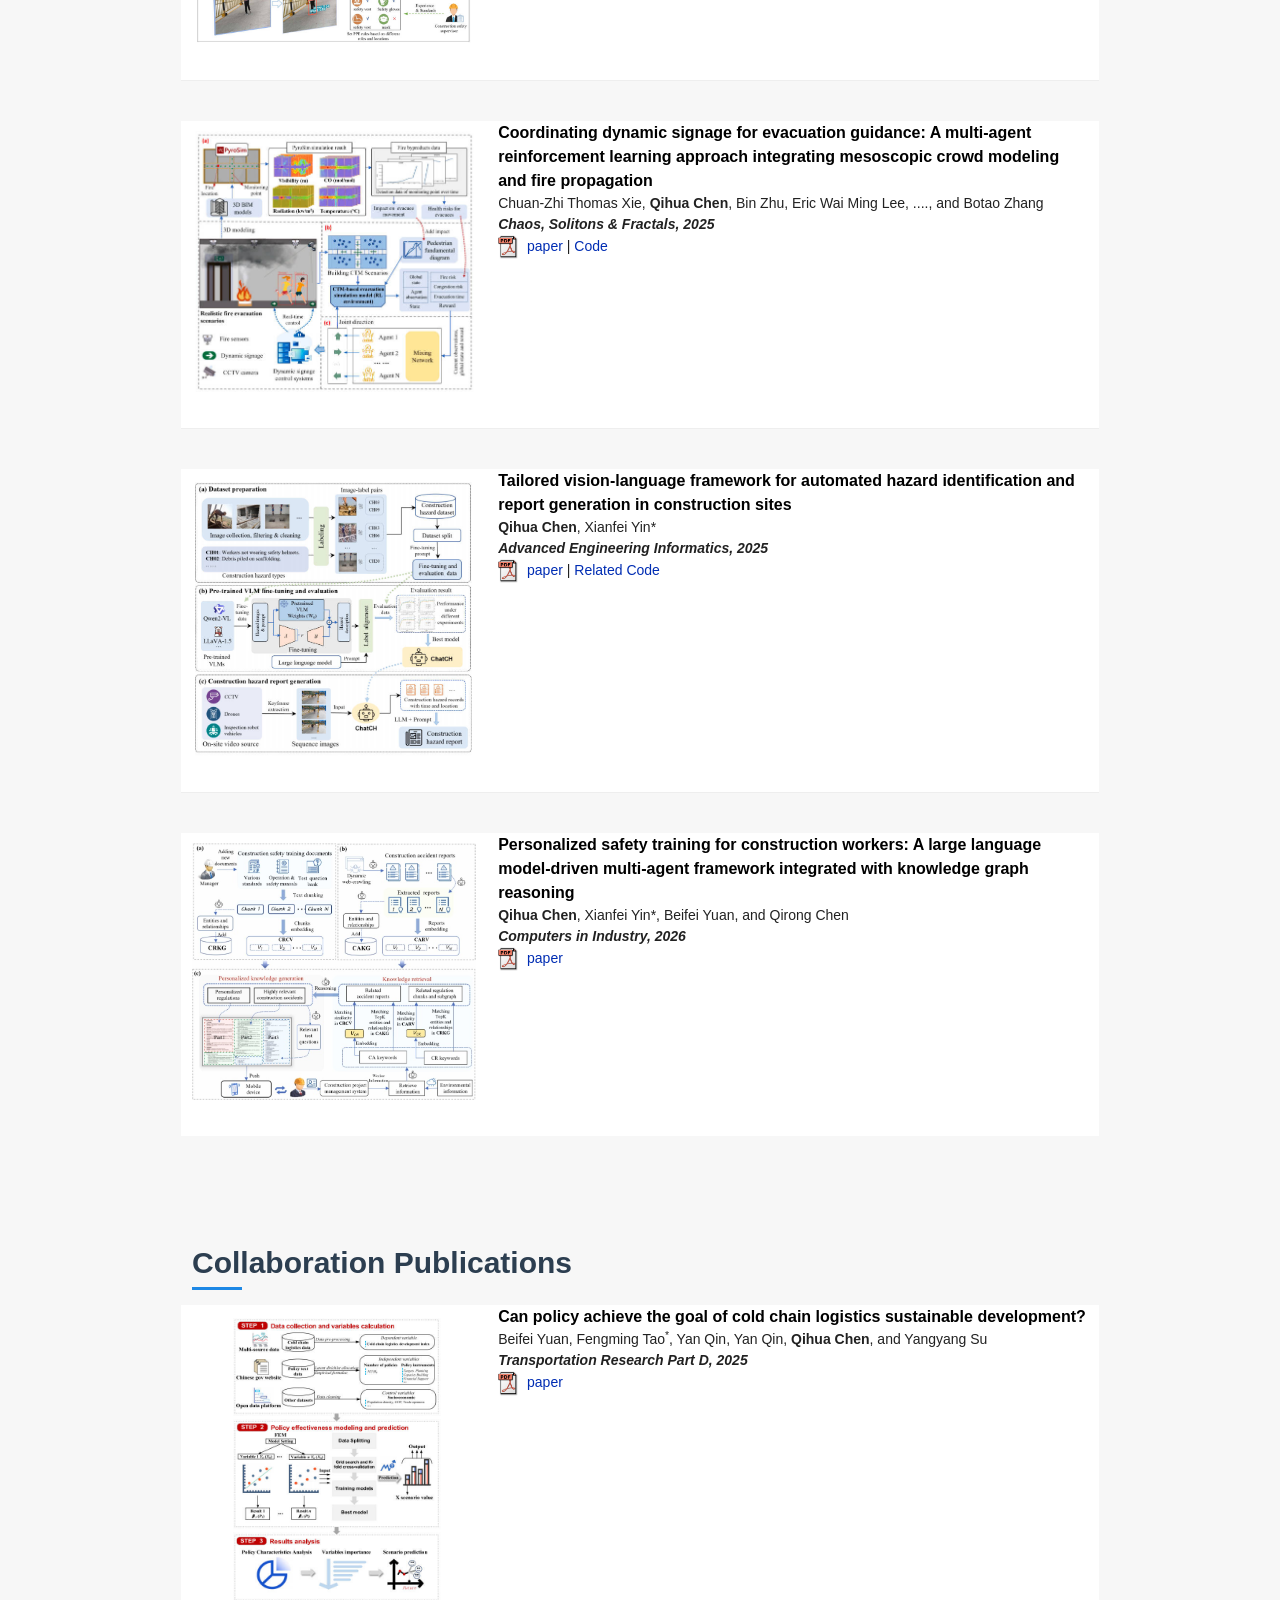
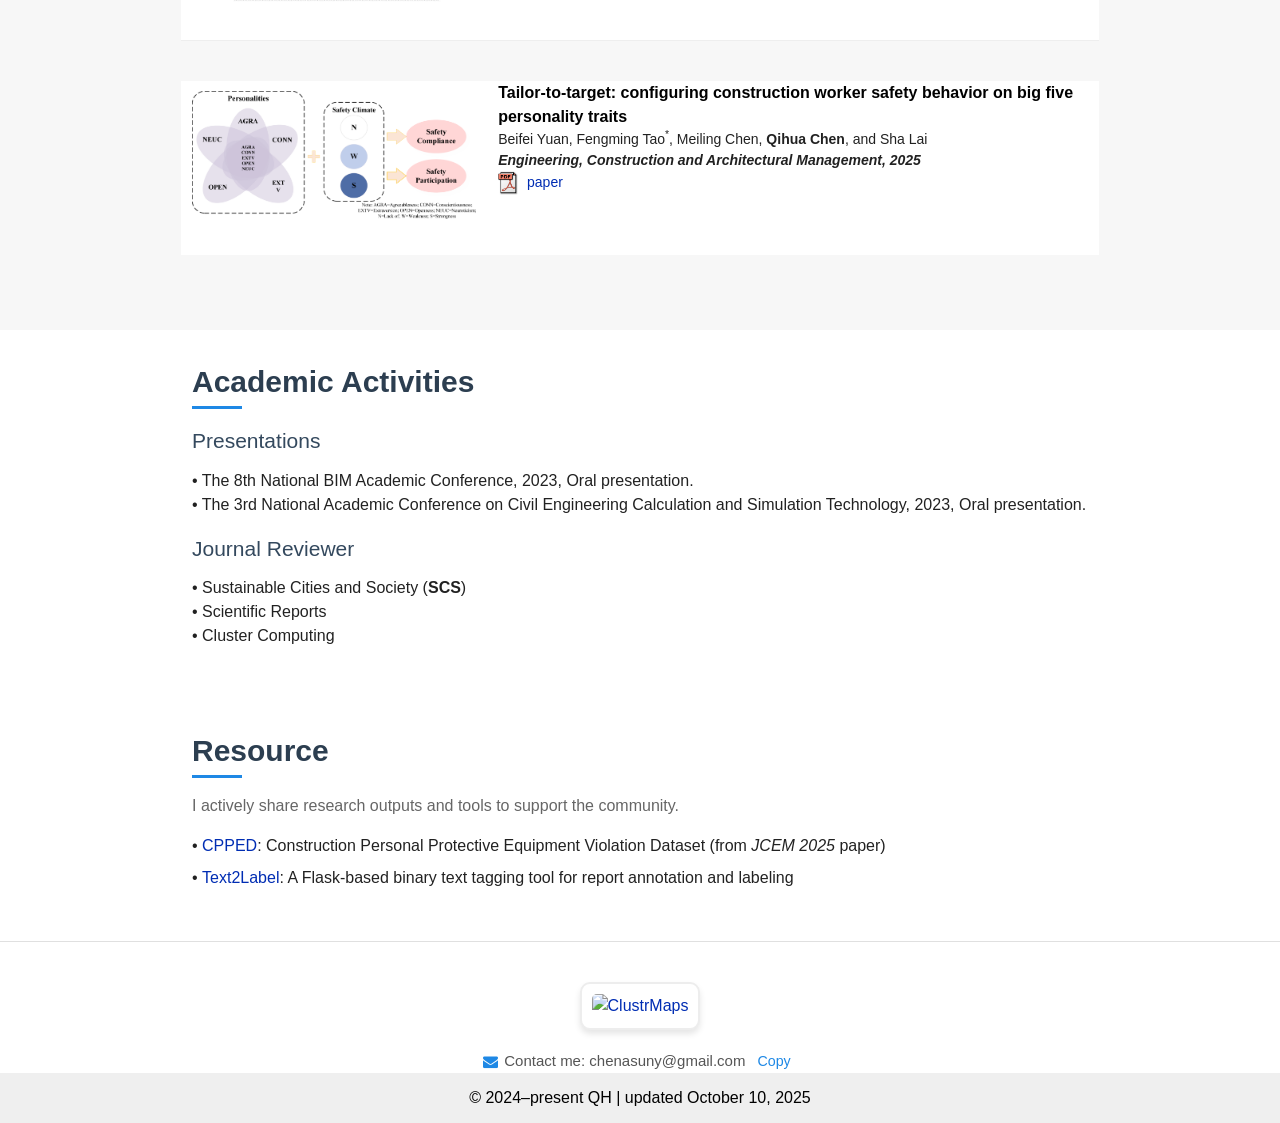
==== commit bb277c5c: "update" ====
--- a/index.html
+++ b/index.html
@@ -455,7 +455,7 @@
         <div class="col s12 m12 l4 center">
           <a href="https://doi.org/10.1108/ECAM-07-2024-0864" target="_blank">
             <img class="responsive-img paper-img"
-              src="https://qhcv.github.io/chenasuny/co_publications/ccls/images/t2t.jpg">
+              src="https://qhcv.github.io/chenasuny/co_publications/ccls/images/t2t.png">
           </a>
         </div>
         <div class="col s12 m12 l8">
@@ -540,7 +540,7 @@
     <!-- Email in footer -->
     <div class="footer-email">
       <i class="fa fa-envelope footer-email-icon"></i>
-      chenasuny@gmail.com
+      Contact me: chenasuny@gmail.com
       <button class="email-copy-btn"
         onclick="navigator.clipboard.writeText('chenasuny@gmail.com'); this.textContent='Copied!'; setTimeout(() => this.textContent='Copy', 1500);">
         Copy
@@ -548,7 +548,7 @@
     </div>
 
     <div class="footer-copyright center black-text">
-      © 2024–present QH | updated 22/10/2024
+      © 2024–present QH | updated October 10, 2025
     </div>
   </footer>
 
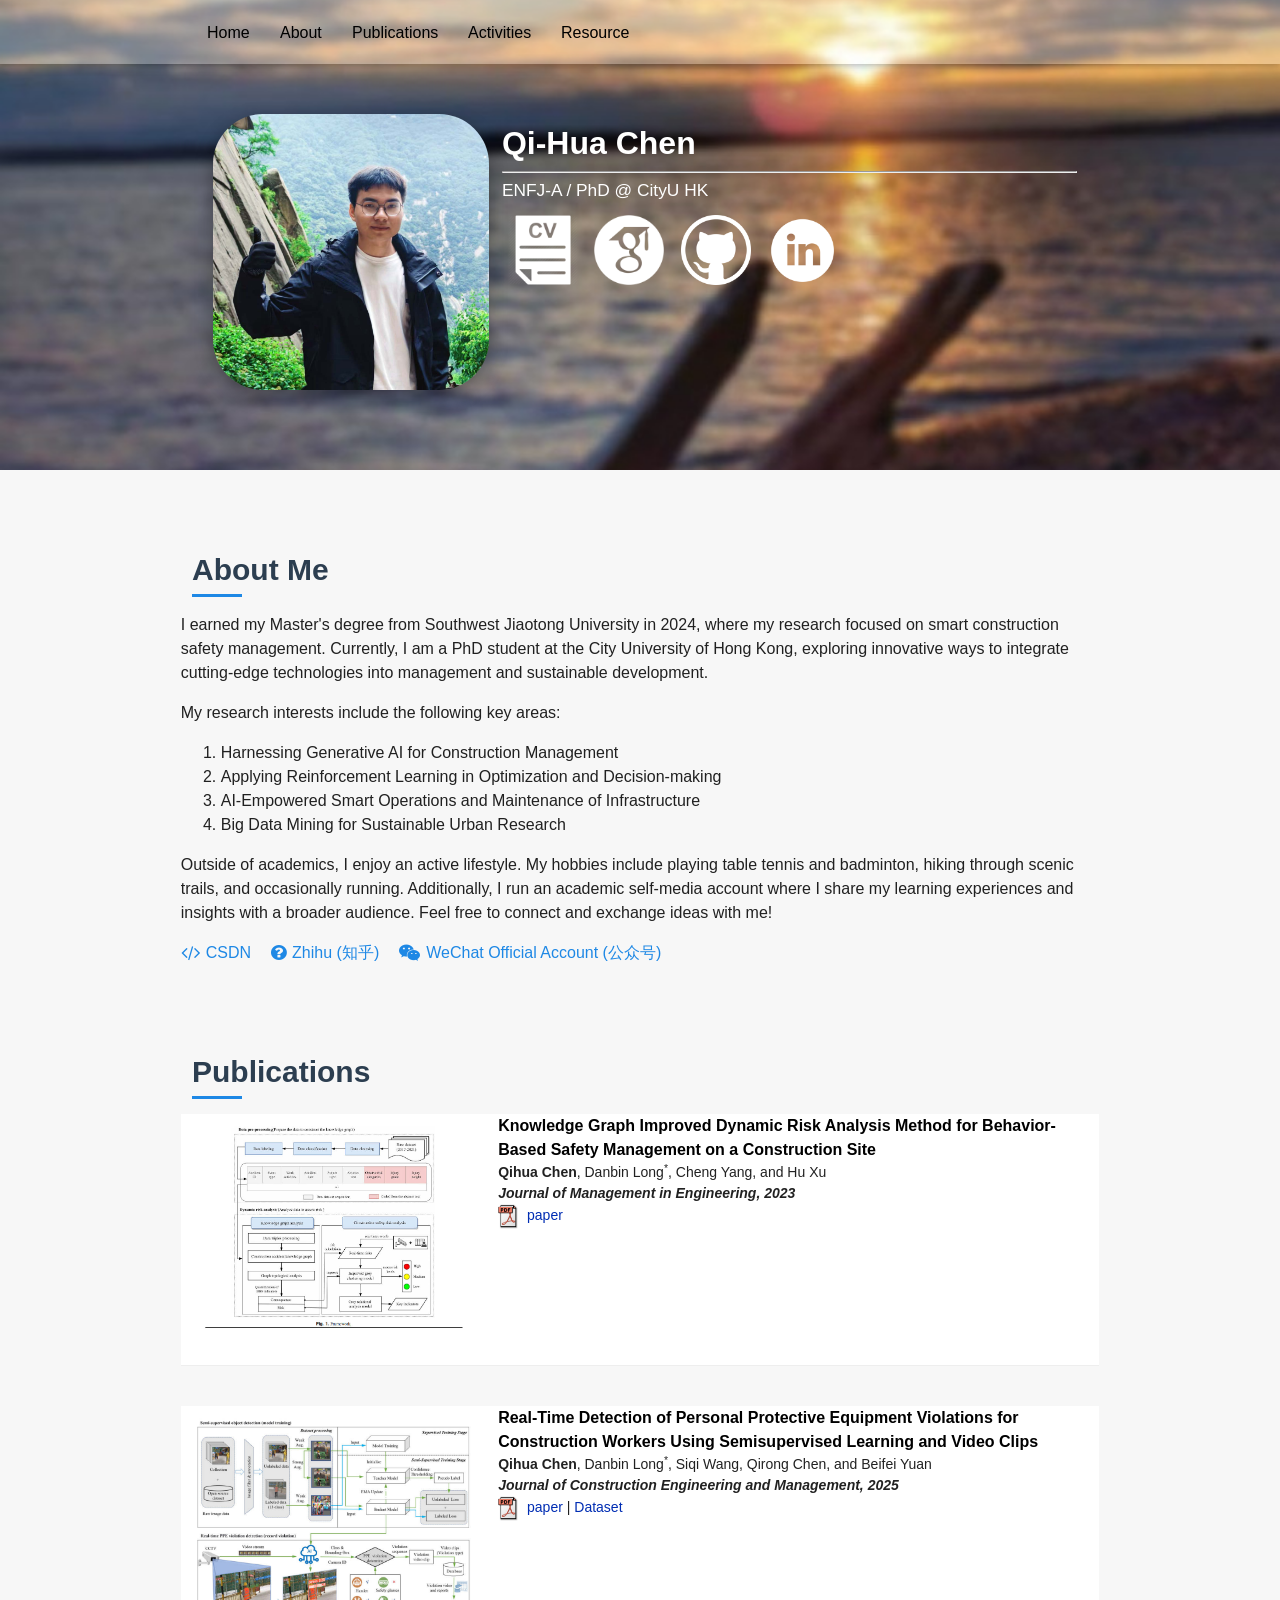
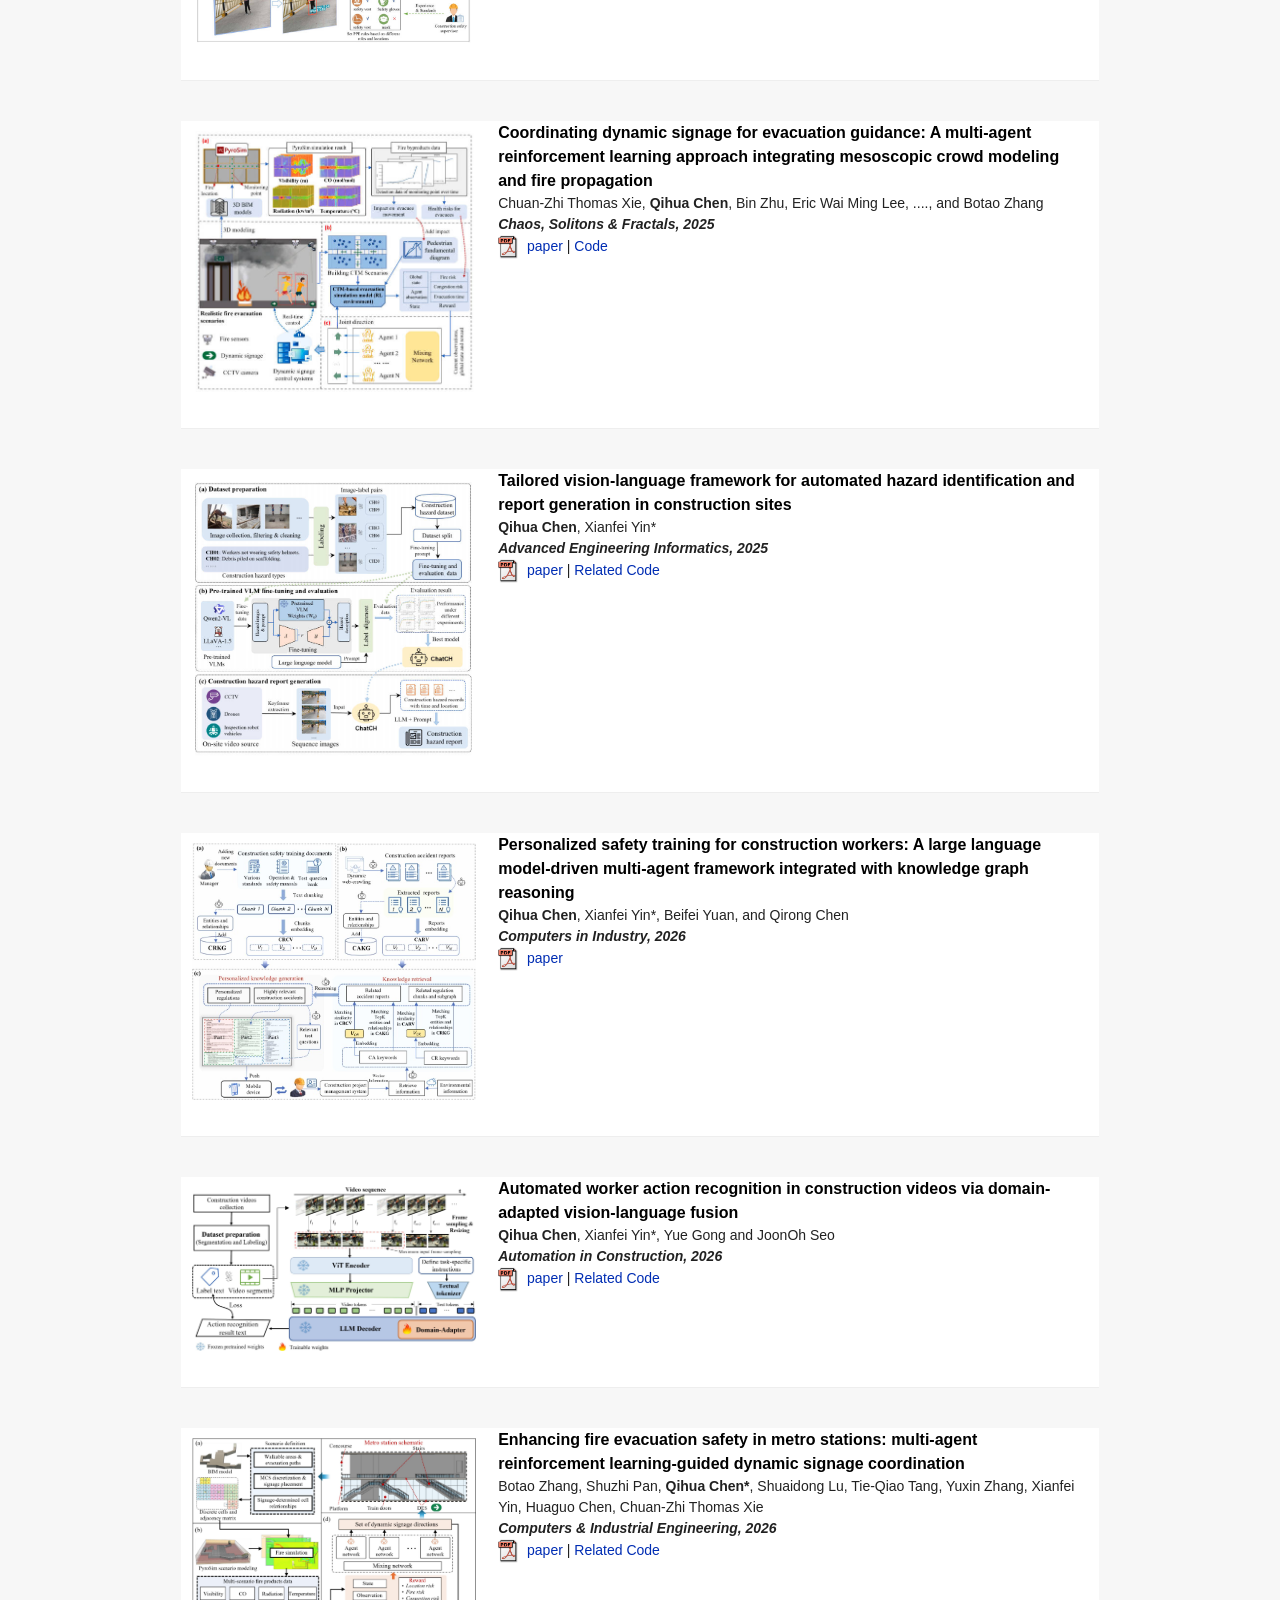
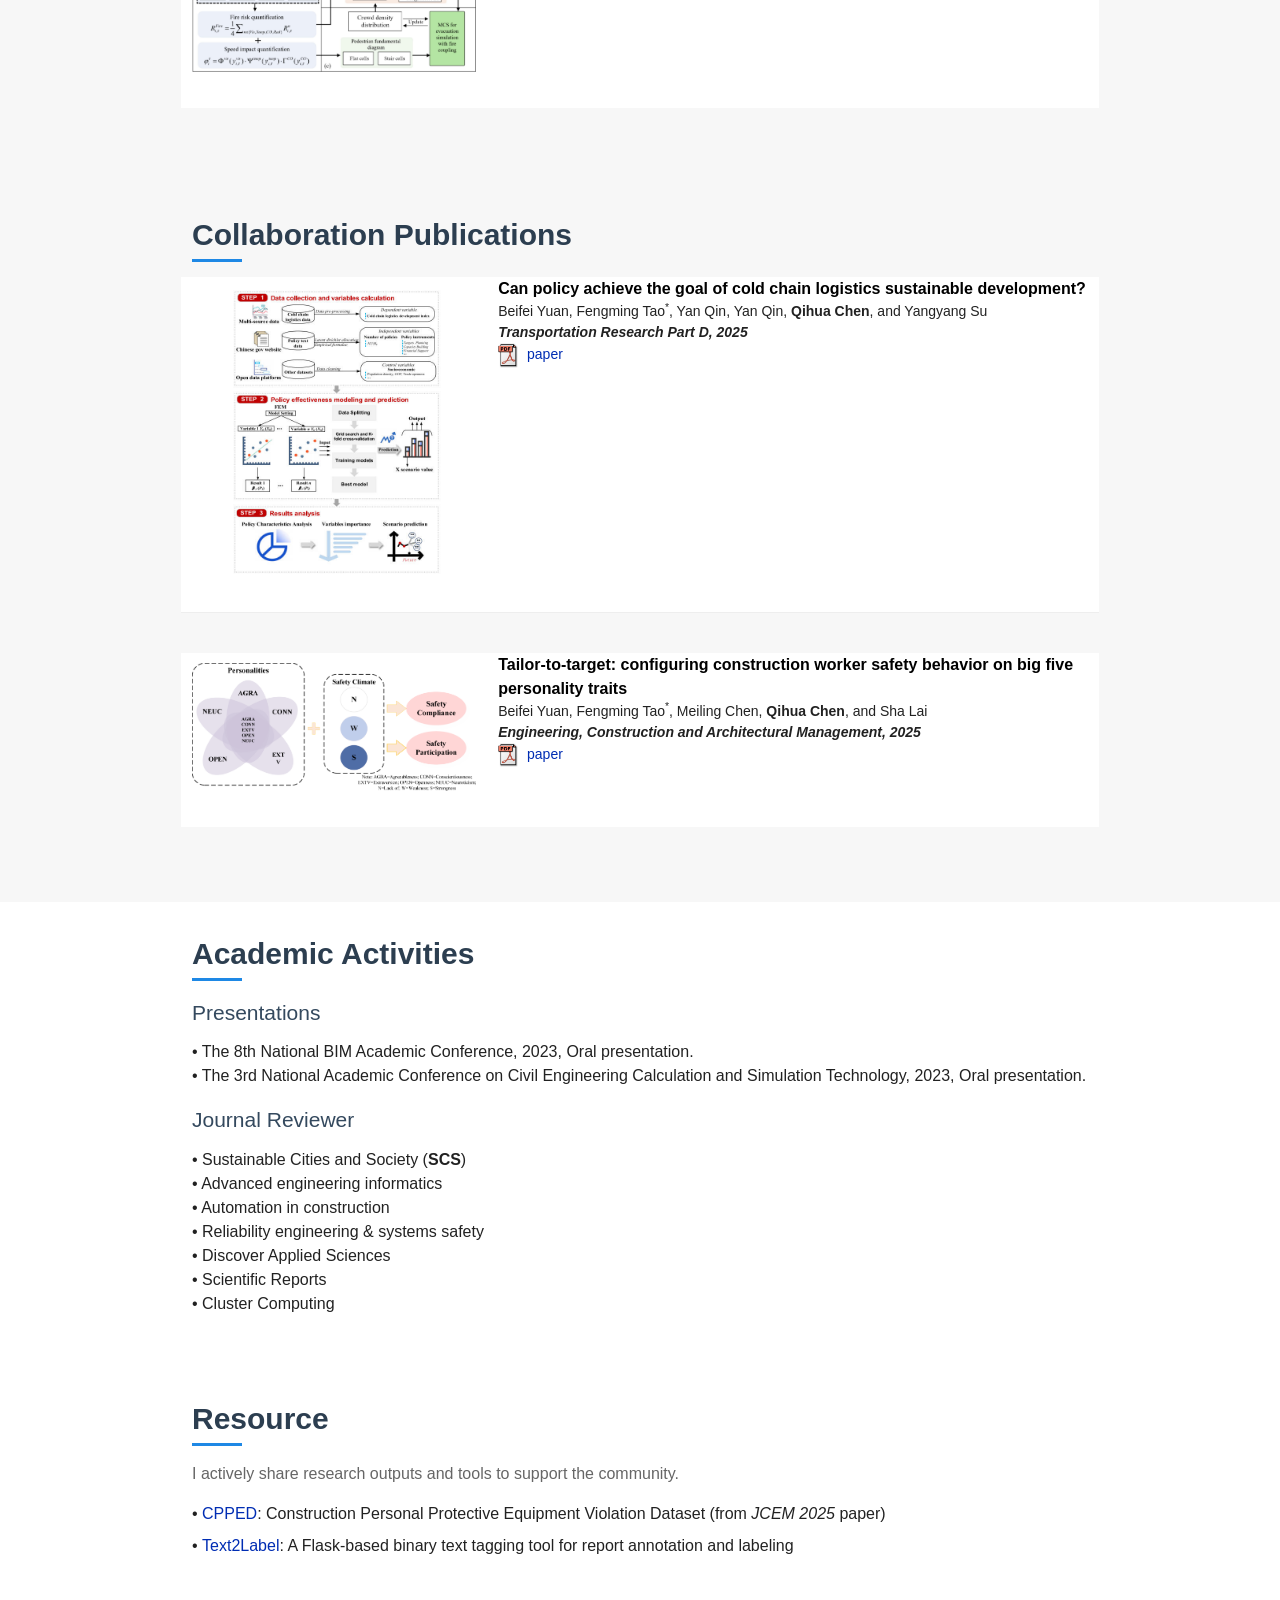
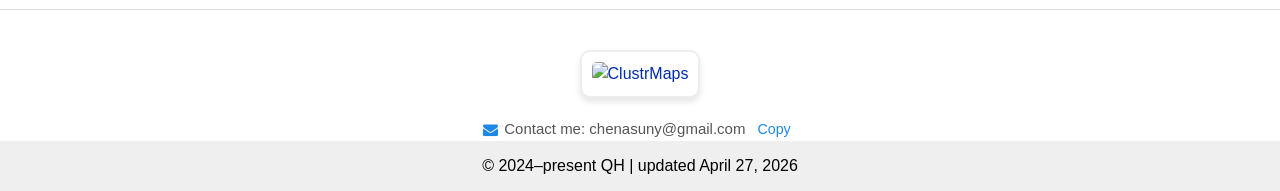
==== commit a053fcaa: "update0427" ====
--- a/index.html
+++ b/index.html
@@ -413,6 +413,69 @@
           </div>
         </div>
       </div>
+
+
+      <!-- Paper 6 -->
+      <div class="row paper-block" data-aos="fade-up">
+        <div class="col s12 m12 l4 center">
+          <a href="https://qhcv.github.io/chenasuny/publications/davlf/" target="_blank">
+            <img class="responsive-img paper-img" src="publications/davlf/images/fw.jpg">
+          </a>
+        </div>
+        <div class="col s12 m12 l8">
+          <a href="https://qhcv.github.io/chenasuny/publications/davlf/" class="paper-title" target="_blank">
+            Automated worker action recognition in construction videos via domain-adapted vision-language fusion
+          </a>
+          <div class="paper-author">
+            <b>Qihua Chen</b>,
+            Xianfei Yin*,
+            Yue Gong and JoonOh Seo
+          </div>
+          <div class="paper-conf"><b>Automation in Construction, 2026</b></div>
+          <div>
+            <img class="responsive-img icon" src="images/icons/pdf.jpg" style="width: 20px; vertical-align: middle;">
+            <a href="https://doi.org/10.1016/j.autcon.2026.106932" target="_blank">paper</a> |
+            <a href="https://github.com/QHCV/lowlight-occlusion" target="_blank">Related Code</a>
+          </div>
+        </div>
+      </div>
+
+
+
+      <!-- Paper 7 -->
+      <div class="row paper-block" data-aos="fade-up">
+        <div class="col s12 m12 l4 center">
+          <a href="https://qhcv.github.io/chenasuny/publications/marlfire2/" target="_blank">
+            <img class="responsive-img paper-img" src="publications/marlfire2/images/fw.jpg">
+          </a>
+        </div>
+        <div class="col s12 m12 l8">
+          <a href="https://qhcv.github.io/chenasuny/publications/marlfire2/" class="paper-title" target="_blank">
+            Enhancing fire evacuation safety in metro stations: multi-agent reinforcement learning-guided dynamic
+            signage
+            coordination
+          </a>
+          <div class="paper-author">
+            Botao Zhang,
+            Shuzhi Pan,
+            <b>Qihua Chen*</b>,
+            Shuaidong Lu,
+            Tie-Qiao Tang,
+            Yuxin Zhang,
+            Xianfei Yin,
+            Huaguo Chen,
+            Chuan-Zhi Thomas Xie
+          </div>
+          <div class="paper-conf"><b>Computers & Industrial Engineering, 2026</b></div>
+          <div>
+            <img class="responsive-img icon" src="images/icons/pdf.jpg" style="width: 20px; vertical-align: middle;">
+            <a href="https://doi.org/10.1016/j.cie.2026.112024" target="_blank">paper</a> |
+            <a href="https://github.com/QHCV/MARL-DSC" target="_blank">Related Code</a>
+          </div>
+        </div>
+      </div>
+
+
     </div>
   </div>
 
@@ -495,8 +558,13 @@
       <h3 class="subsection-title">Journal Reviewer</h3>
       <ul data-aos="fade-up">
         <li>&bull; Sustainable Cities and Society (<b>SCS</b>)</li>
+        <li>&bull; Advanced engineering informatics</li>
+        <li>&bull; Automation in construction</li>
+        <li>&bull; Reliability engineering & systems safety</li>
+        <li>&bull; Discover Applied Sciences</li>
         <li>&bull; Scientific Reports</li>
         <li>&bull; Cluster Computing</li>
+
       </ul>
     </div>
   </div>
@@ -548,7 +616,7 @@
     </div>
 
     <div class="footer-copyright center black-text">
-      © 2024–present QH | updated October 10, 2025
+      © 2024–present QH | updated April 27, 2026
     </div>
   </footer>
 
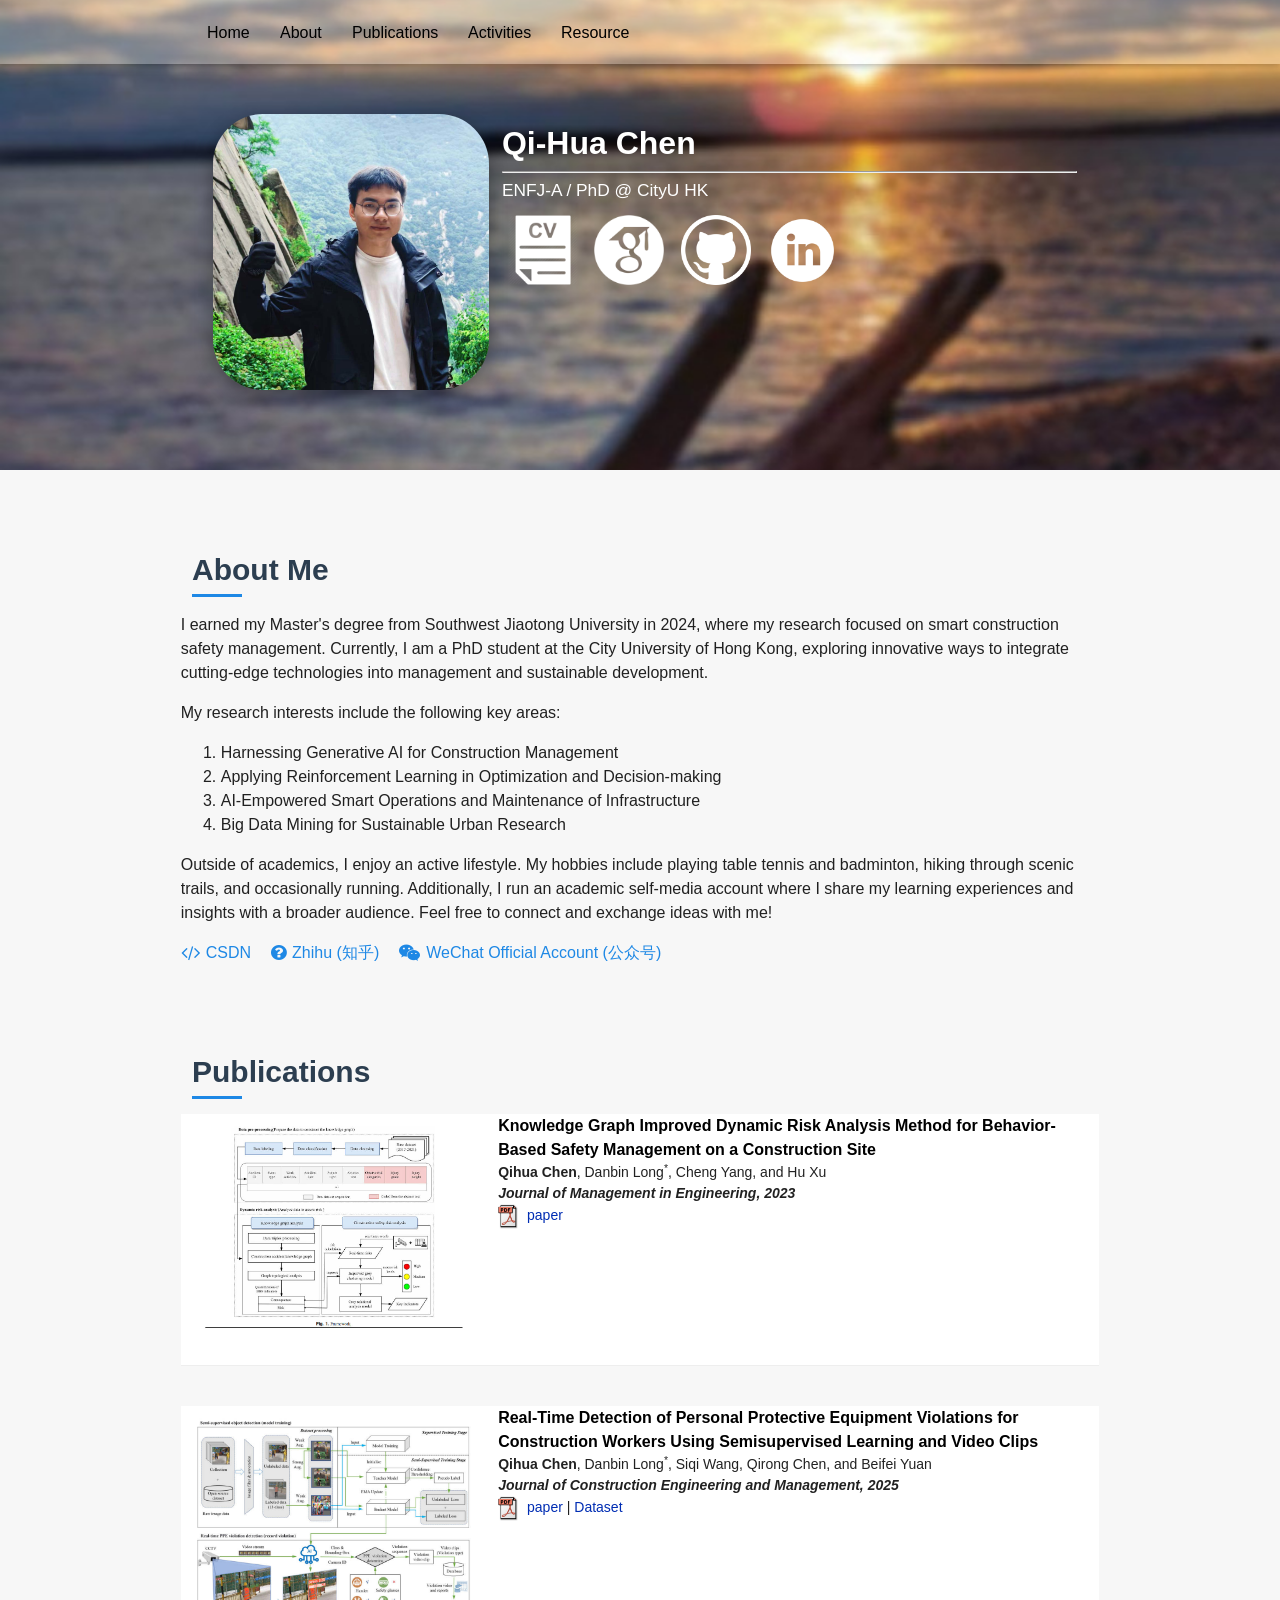
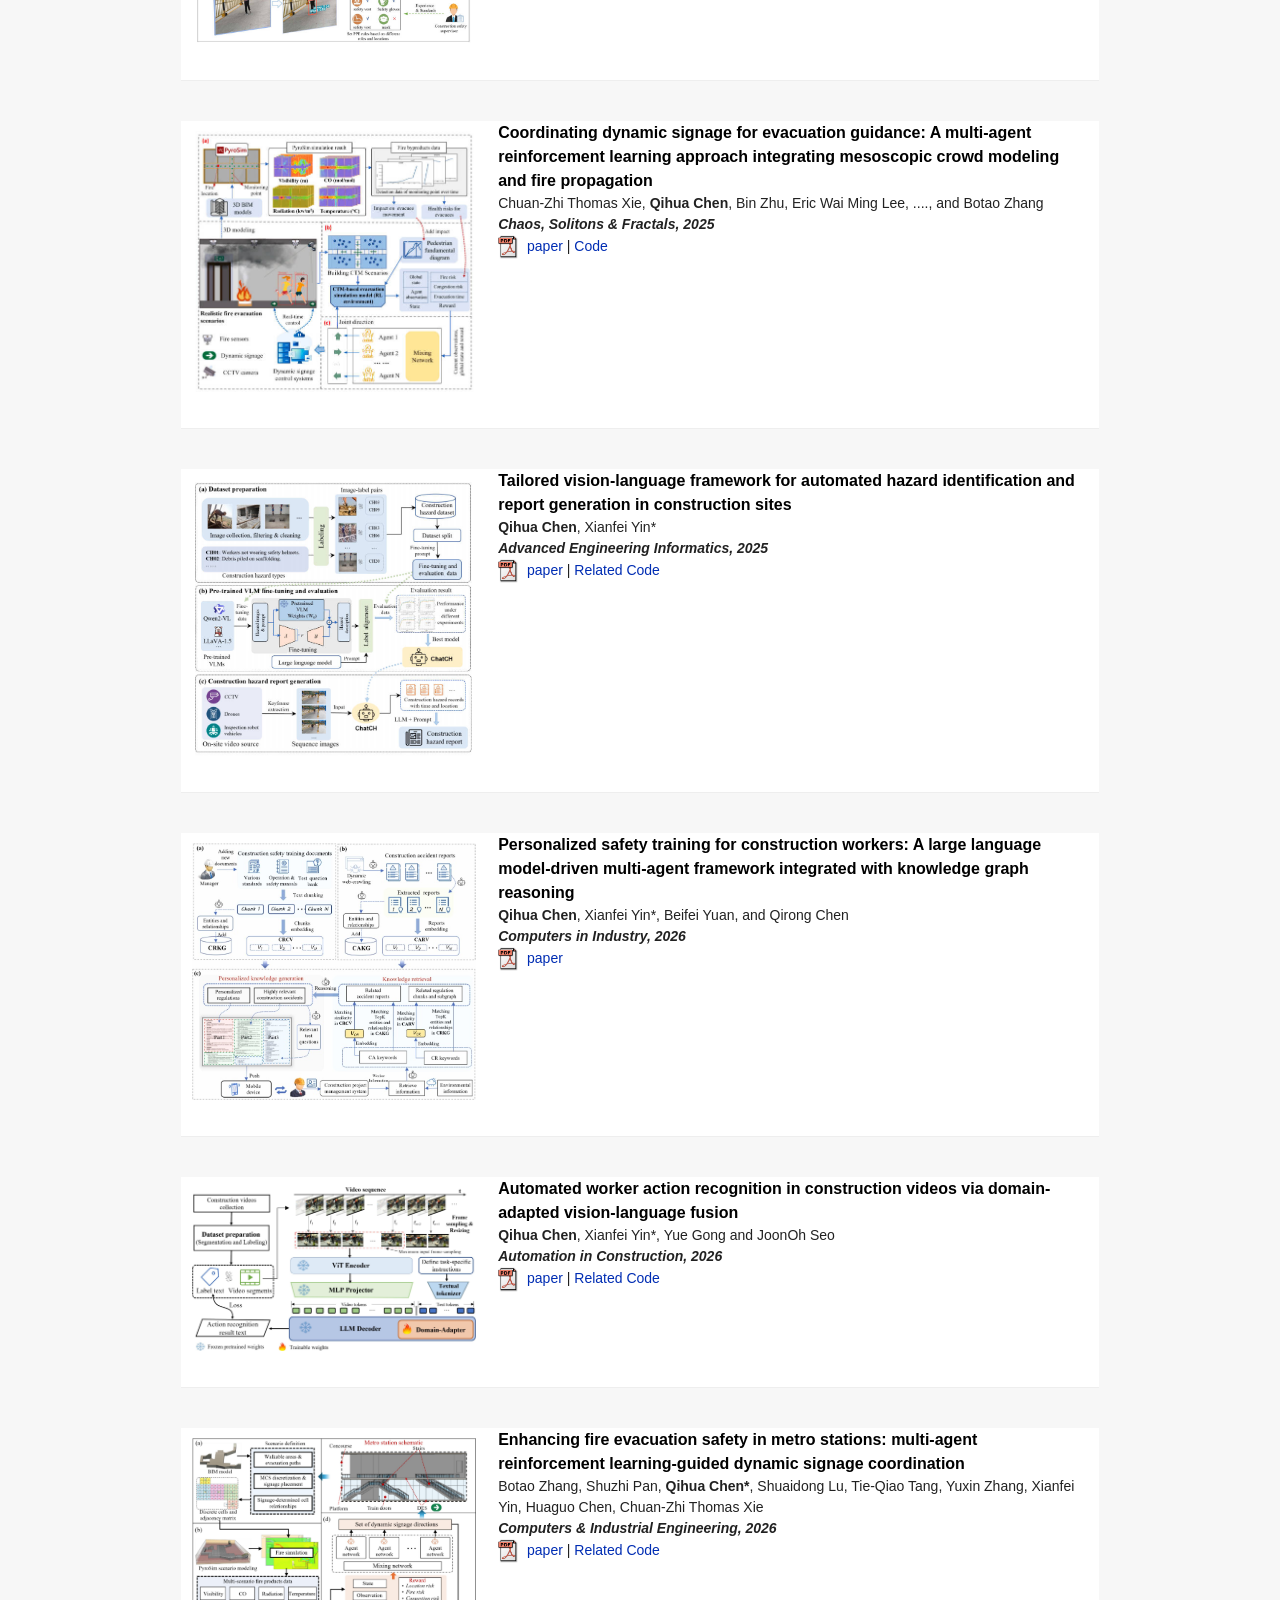
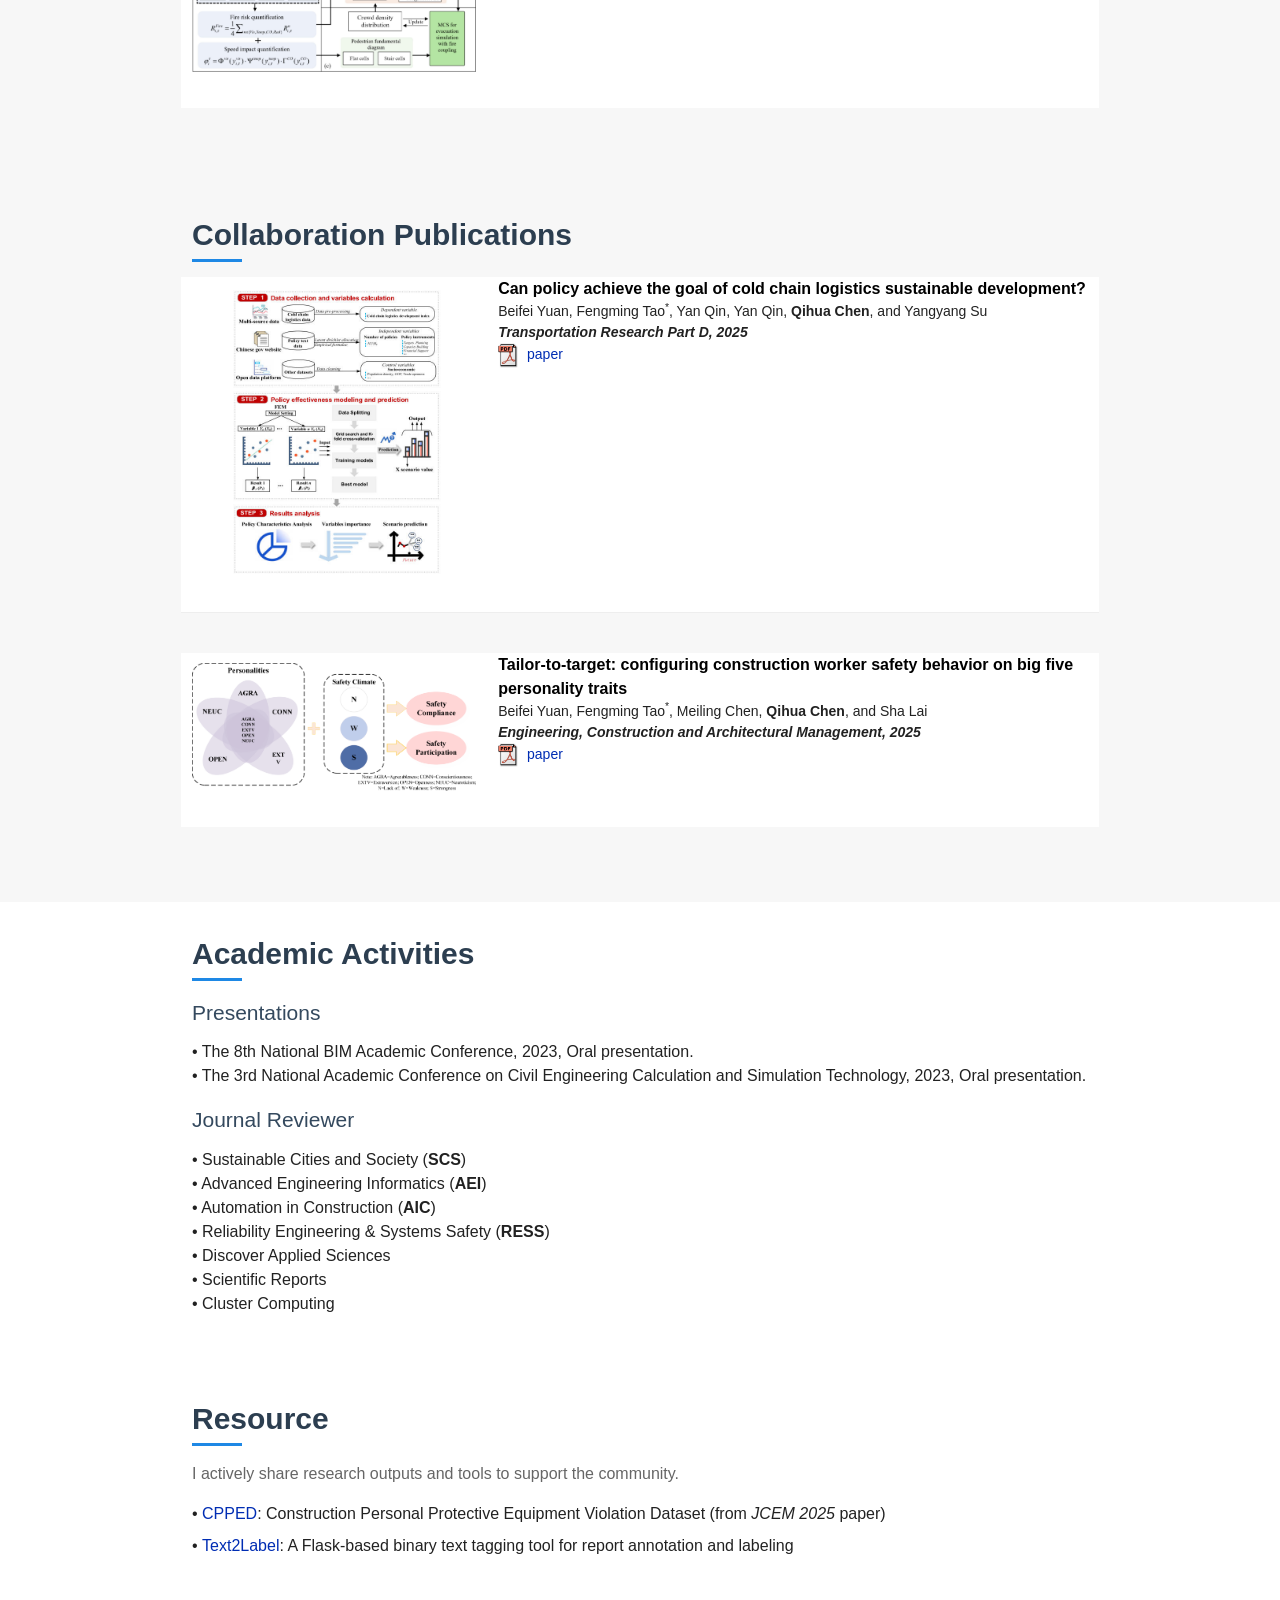
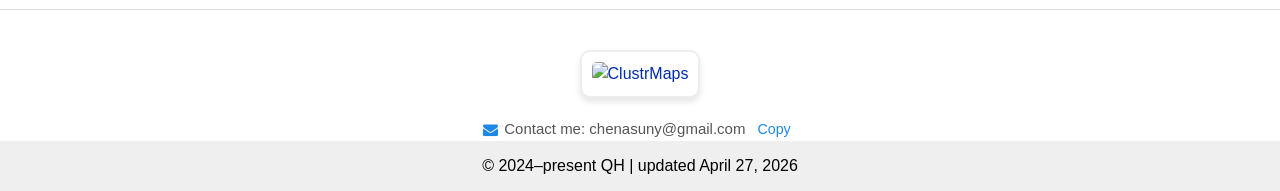
==== commit 63bab026: "update0427" ====
--- a/index.html
+++ b/index.html
@@ -553,18 +553,17 @@
         <li>&bull; The 8th National BIM Academic Conference, 2023, Oral presentation.</li>
         <li>&bull; The 3rd National Academic Conference on Civil Engineering Calculation and Simulation Technology,
           2023, Oral presentation.</li>
-      </ul>
+      </ul> 
 
       <h3 class="subsection-title">Journal Reviewer</h3>
       <ul data-aos="fade-up">
         <li>&bull; Sustainable Cities and Society (<b>SCS</b>)</li>
-        <li>&bull; Advanced engineering informatics</li>
-        <li>&bull; Automation in construction</li>
-        <li>&bull; Reliability engineering & systems safety</li>
+        <li>&bull; Advanced Engineering Informatics (<b>AEI</b>)</li>
+        <li>&bull; Automation in Construction (<b>AIC</b>)</li>
+        <li>&bull; Reliability Engineering & Systems Safety (<b>RESS</b>)</li>
         <li>&bull; Discover Applied Sciences</li>
         <li>&bull; Scientific Reports</li>
         <li>&bull; Cluster Computing</li>
-
       </ul>
     </div>
   </div>
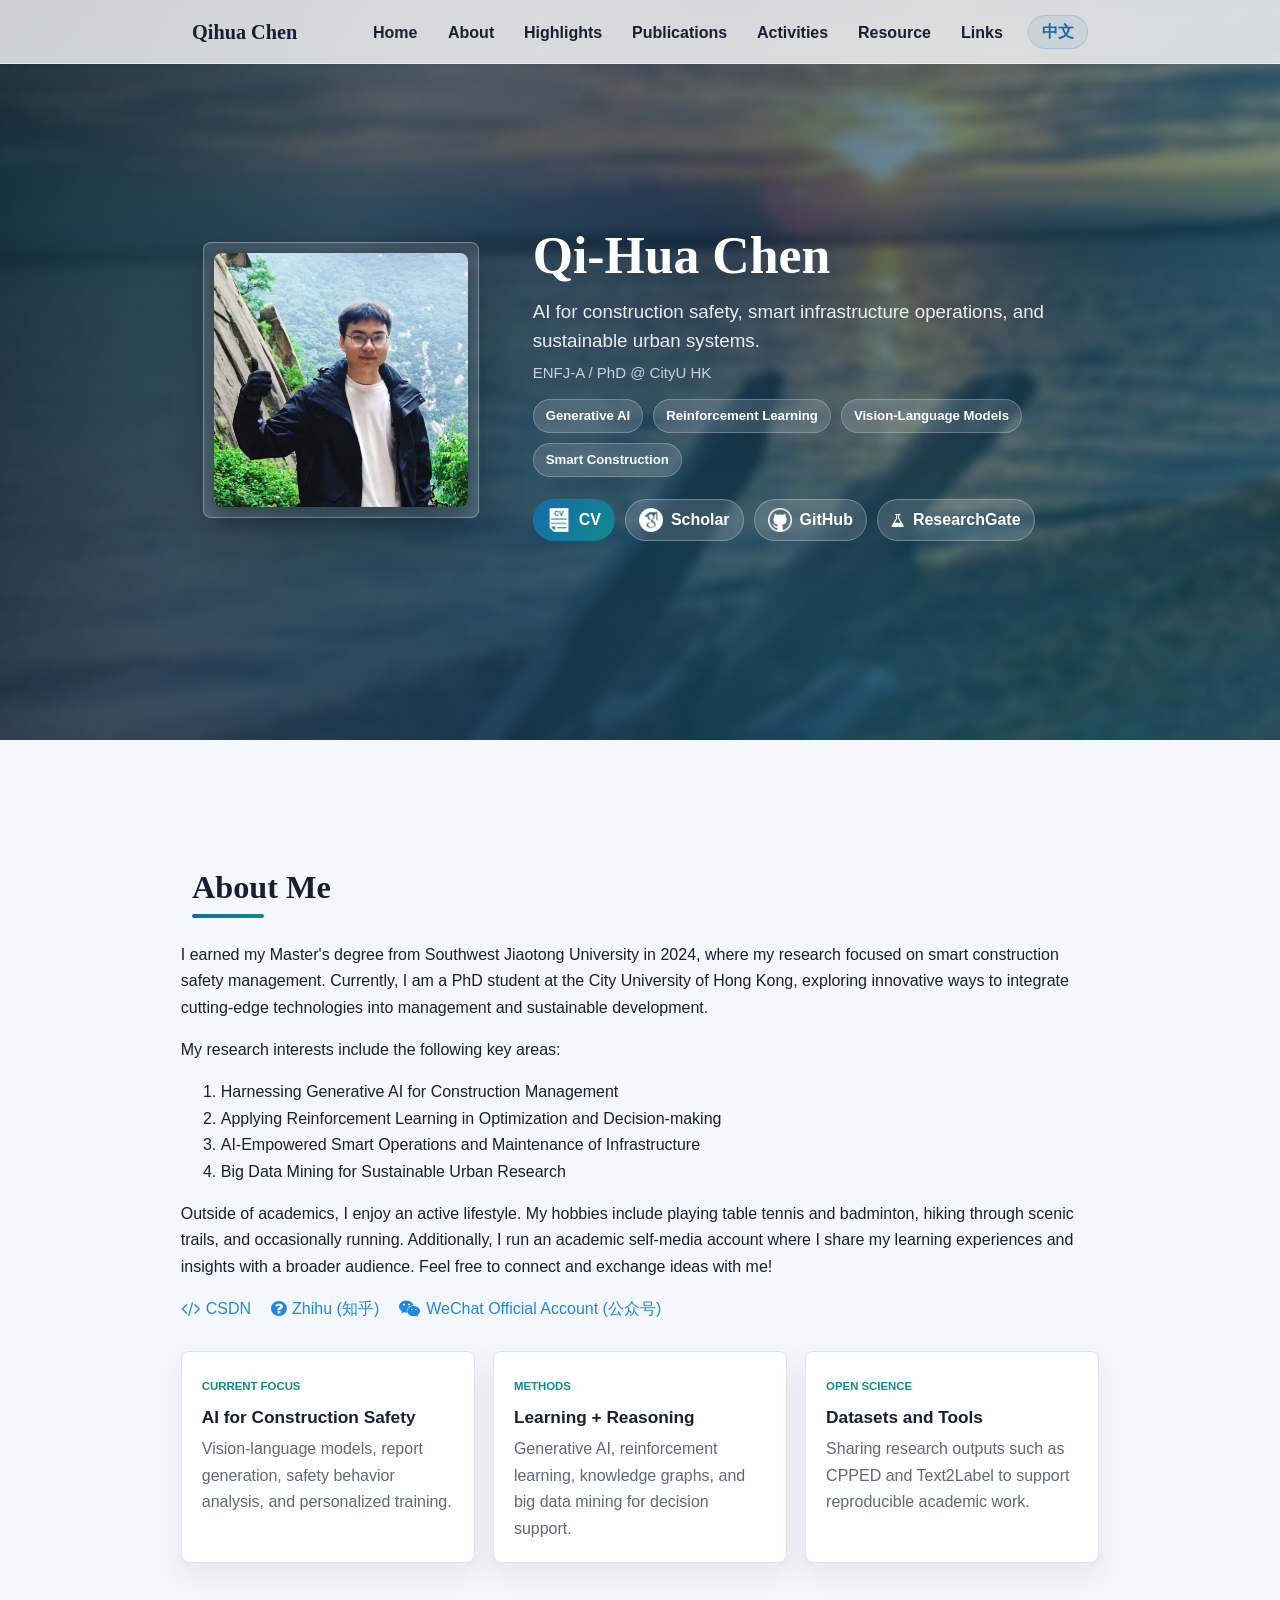
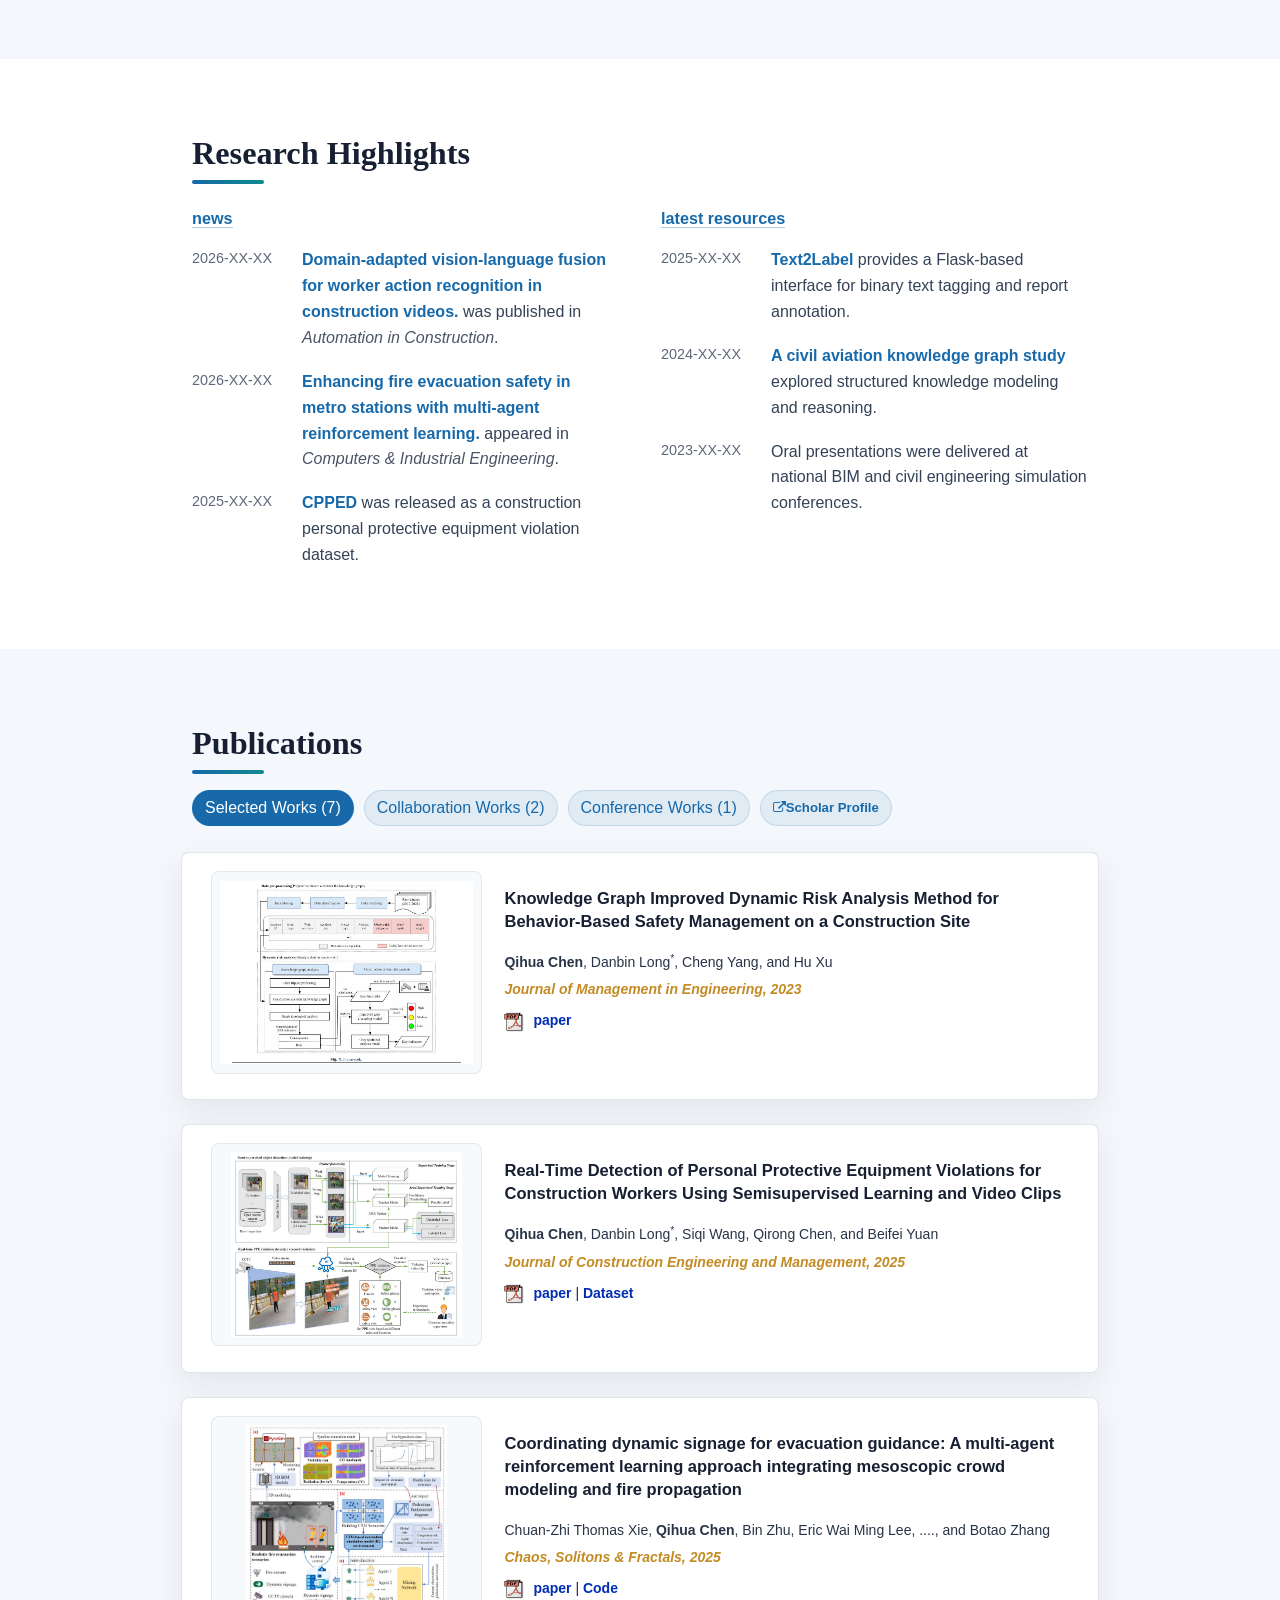
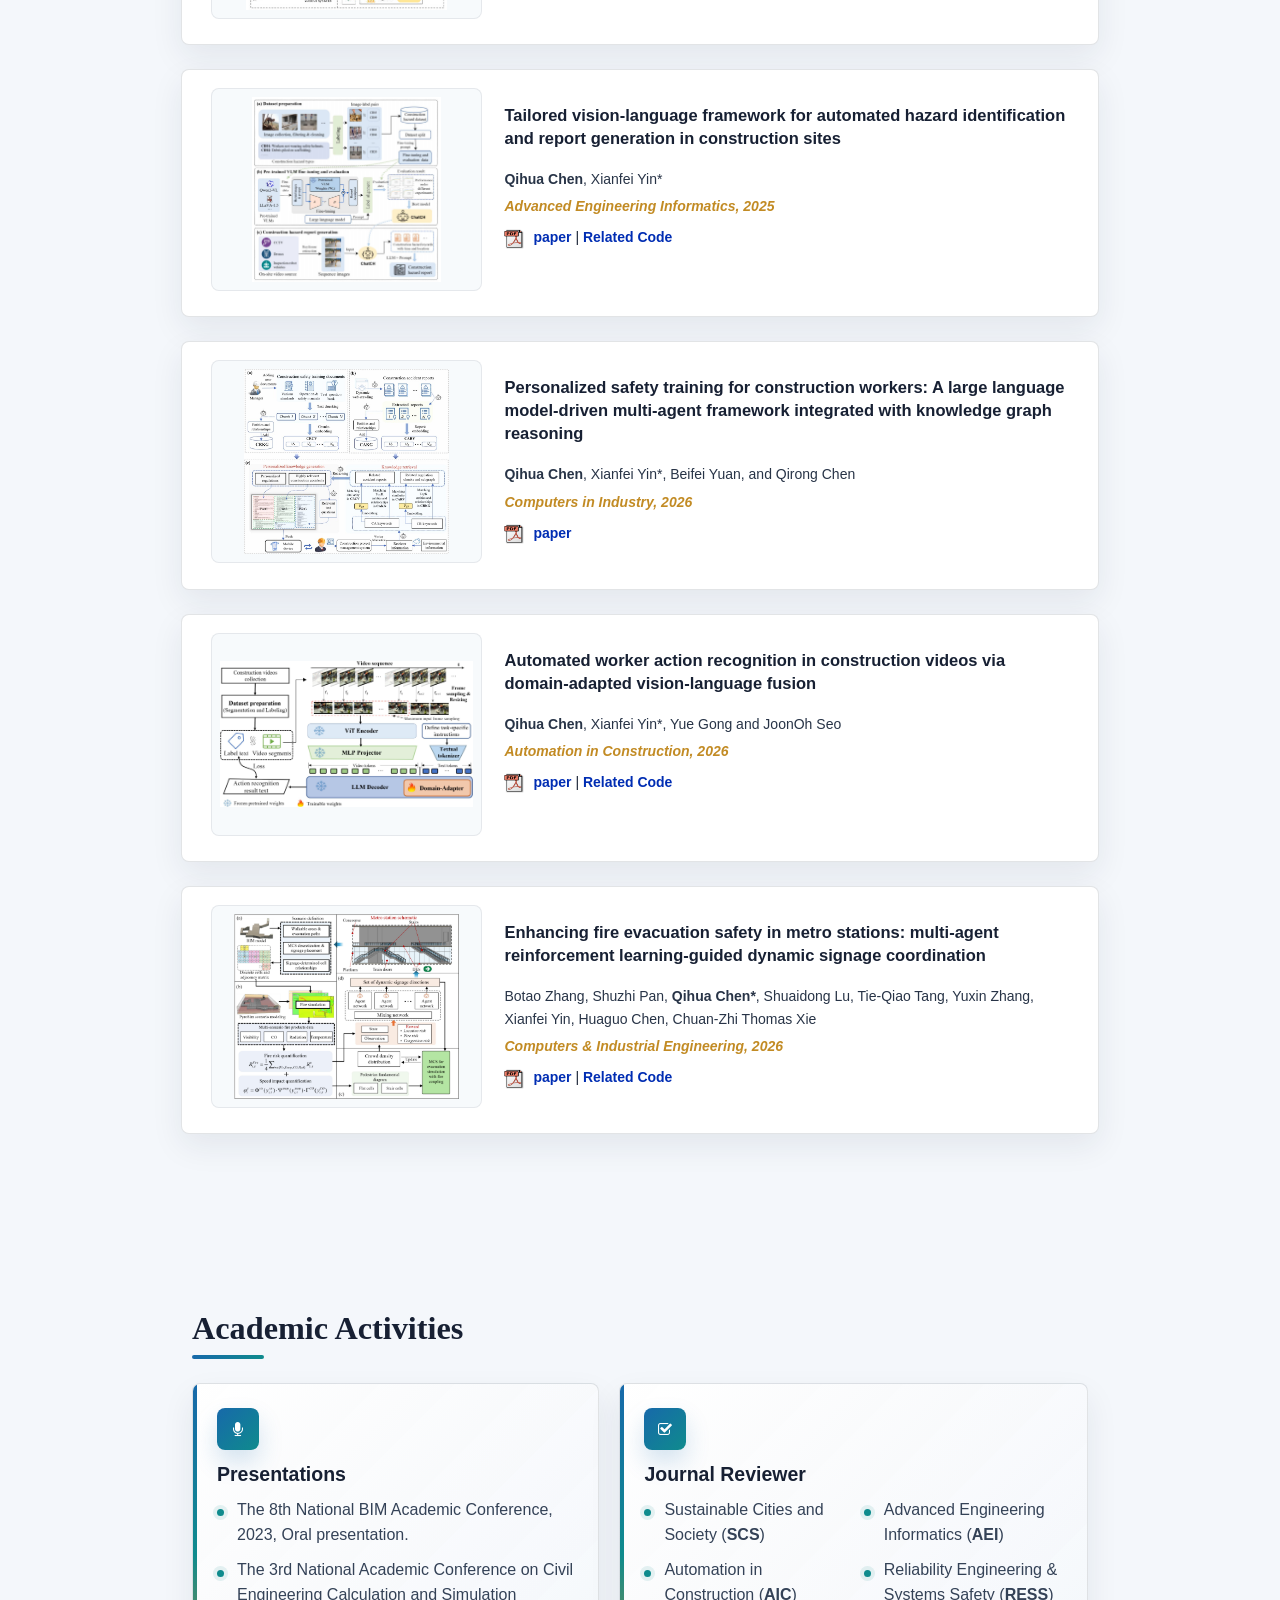
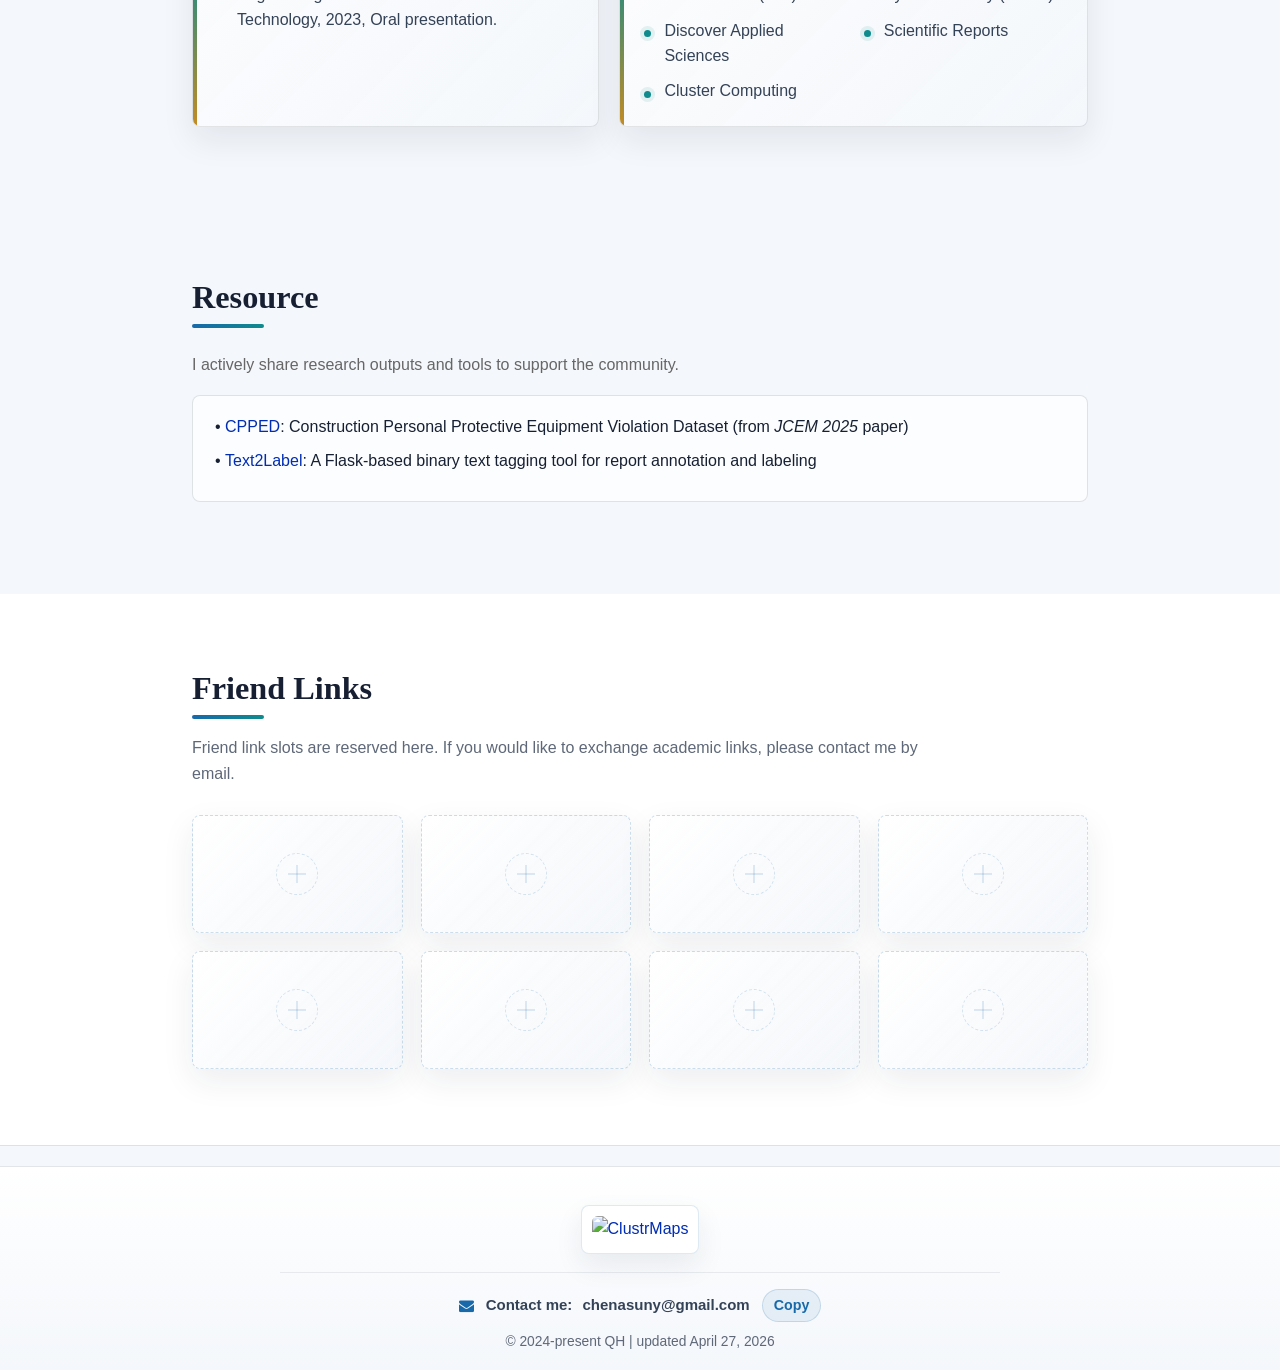
==== commit e1451758: "update" ====
--- a/index.html
+++ b/index.html
@@ -11,7 +11,7 @@
   <link href="css/materialize.min.css" type="text/css" rel="stylesheet" media="screen,projection" />
   <link href="css/aos.css" type="text/css" rel="stylesheet" media="screen,projection" />
   <link href="css/font-awesome.min.css" rel="stylesheet">
-  <link href="css/style.css" type="text/css" rel="stylesheet" media="screen,projection" />
+  <link href="css/style.css?v=20260617a" type="text/css" rel="stylesheet" media="screen,projection" />
 
   <link rel="shortcut icon" href="images/bird.jpg">
 
@@ -169,58 +169,93 @@
   </style>
 </head>
 
-<body>
-
-  <!-- ========================================== -->
-  <!-- Navigation Bar                              -->
-  <!-- ========================================== -->
-  <div class="navbar-fixed">
-    <nav class="">
-      <div class="nav-wrapper container">
-        <a id="logo-container" href="#" class="brand-logo"></a>
-        <ul class="left">
-          <li><a class="nav-item waves-effect waves-light" href="#home">Home</a></li>
-          <li><a class="nav-item waves-effect waves-light" href="#about">About</a></li>
-          <li><a class="nav-item waves-effect waves-light" href="#publication">Publications</a></li>
-          <li><a class="nav-item waves-effect waves-light" href="#activities">Activities</a></li>
-          <li><a class="nav-item waves-effect waves-light" href="#Resource">Resource</a></li>
-        </ul>
-      </div>
-    </nav>
-  </div>
-
-  <!-- ========================================== -->
-  <!-- Home / Profile Section                      -->
-  <!-- ========================================== -->
-  <div id="home" class="parallax-container scrollspy">
-    <div class="container row cover-block">
-      <div class="profile-image-block col s12 m12 l4 center">
-        <img class="responsive-img profile-photo z-depth-2" src="images/profile.jpg">
-      </div>
-
-      <div class="profile-content-block col s12 m12 l8">
-        <h5 class="profile-name">Qi-Hua Chen</h5>
-        <hr>
-        <h6 class="profile-link">ENFJ-A / PhD @ CityU HK</h6>
-
-        <!-- Social & CV Links -->
-        <div style="margin-top: 15px;">
-          <a href="CV.pdf" target="_blank" title="Download CV">
-            <img class="responsive-img social-photo" src="images/icons/cv.png">
-          </a>
-          <a href="https://scholar.google.com/citations?hl=zh-CN&user=kIX_EAIAAAAJ" target="_blank"
-            title="Google Scholar">
-            <img class="responsive-img social-photo" src="images/icons/google_scholar.png">
-          </a>
-          <a href="https://github.com/QHCV" target="_blank" title="GitHub">
-            <img class="responsive-img social-photo" src="images/icons/github.png">
-          </a>
-          <a href="https://www.researchgate.net/profile/Qihua-Chen-5?ev=hdr_xprf" target="_blank" title="ResearchGate">
-            <img class="responsive-img social-photo" src="images/icons/linkedin.png">
-          </a>
-        </div>
-      </div>
-    </div>
+<body>
+
+  <div class="reading-progress" id="reading-progress"></div>
+
+  <!-- ========================================== -->
+  <!-- Navigation Bar                              -->
+  <!-- ========================================== -->
+  <div class="navbar-fixed">
+    <nav class="site-nav">
+      <div class="nav-wrapper container">
+        <a id="logo-container" href="#home" class="brand-logo nav-brand">Qihua Chen</a>
+        <a href="#" data-activates="mobile-nav" class="button-collapse right nav-menu"><i class="fa fa-bars"></i></a>
+        <ul class="right hide-on-med-and-down">
+          <li><a class="nav-item waves-effect waves-light" href="#home" data-en="Home" data-zh="首页">Home</a></li>
+          <li><a class="nav-item waves-effect waves-light" href="#about" data-en="About" data-zh="关于我">About</a></li>
+          <li><a class="nav-item waves-effect waves-light" href="#highlights" data-en="Highlights" data-zh="研究亮点">Highlights</a></li>
+          <li><a class="nav-item waves-effect waves-light" href="#publication" data-en="Publications" data-zh="论文成果">Publications</a></li>
+          <li><a class="nav-item waves-effect waves-light" href="#activities" data-en="Activities" data-zh="学术活动">Activities</a></li>
+          <li><a class="nav-item waves-effect waves-light" href="#Resource" data-en="Resource" data-zh="资源">Resource</a></li>
+          <li><a class="nav-item waves-effect waves-light" href="#links" data-en="Links" data-zh="友链">Links</a></li>
+          <li><button type="button" class="lang-toggle" data-lang-toggle aria-label="切换到中文">中文</button></li>
+        </ul>
+      </div>
+    </nav>
+  </div>
+  <ul class="side-nav" id="mobile-nav">
+    <li><a href="#home" data-en="Home" data-zh="首页">Home</a></li>
+    <li><a href="#about" data-en="About" data-zh="关于我">About</a></li>
+    <li><a href="#highlights" data-en="Highlights" data-zh="研究亮点">Highlights</a></li>
+    <li><a href="#publication" data-en="Publications" data-zh="论文成果">Publications</a></li>
+    <li><a href="#activities" data-en="Activities" data-zh="学术活动">Activities</a></li>
+    <li><a href="#Resource" data-en="Resource" data-zh="资源">Resource</a></li>
+    <li><a href="#links" data-en="Links" data-zh="友链">Links</a></li>
+    <li><a href="CV.pdf" target="_blank" data-en="Download CV" data-zh="下载简历">Download CV</a></li>
+    <li><button type="button" class="lang-toggle mobile-lang-toggle" data-lang-toggle aria-label="切换到中文">中文</button></li>
+  </ul>
+
+  <!-- ========================================== -->
+  <!-- Home / Profile Section                      -->
+  <!-- ========================================== -->
+  <div id="home" class="parallax-container scrollspy">
+    <div class="hero-overlay"></div>
+    <div class="container row cover-block hero-layout">
+      <div class="profile-image-block col s12 m5 l4 center">
+        <div class="profile-frame">
+          <img class="responsive-img profile-photo z-depth-2" src="images/profile.jpg" alt="Portrait of Qi-Hua Chen">
+        </div>
+      </div>
+
+      <div class="profile-content-block col s12 m7 l8">
+        <h1 class="profile-name">Qi-Hua Chen</h1>
+        <p class="hero-tagline" data-en="AI for construction safety, smart infrastructure operations, and sustainable urban systems."
+          data-zh="面向施工安全、智慧基础设施运维与可持续城市系统的人工智能研究。">
+          AI for construction safety, smart infrastructure operations, and sustainable urban systems.
+        </p>
+        <h6 class="profile-link">ENFJ-A / PhD @ CityU HK</h6>
+
+        <div class="hero-research-tags">
+          <span data-en="Generative AI" data-zh="生成式人工智能">Generative AI</span>
+          <span data-en="Reinforcement Learning" data-zh="强化学习">Reinforcement Learning</span>
+          <span data-en="Vision-Language Models" data-zh="视觉语言模型">Vision-Language Models</span>
+          <span data-en="Smart Construction" data-zh="智慧建造">Smart Construction</span>
+        </div>
+
+        <!-- Social & CV Links -->
+        <div class="hero-actions">
+          <a href="CV.pdf" target="_blank" title="Download CV" class="hero-action primary-action">
+            <img class="responsive-img social-photo" src="images/icons/cv.png" alt="CV icon">
+            <span>CV</span>
+          </a>
+          <a href="https://scholar.google.com/citations?hl=zh-CN&user=kIX_EAIAAAAJ" target="_blank"
+            title="Google Scholar" class="hero-action">
+            <img class="responsive-img social-photo" src="images/icons/google_scholar.png" alt="Google Scholar icon">
+            <span>Scholar</span>
+          </a>
+          <a href="https://github.com/QHCV" target="_blank" title="GitHub" class="hero-action">
+            <img class="responsive-img social-photo" src="images/icons/github.png" alt="GitHub icon">
+            <span>GitHub</span>
+          </a>
+          <a href="https://www.researchgate.net/profile/Qihua-Chen-5?ev=hdr_xprf" target="_blank" title="ResearchGate"
+            class="hero-action">
+            <i class="fa fa-flask"></i>
+            <span>ResearchGate</span>
+          </a>
+        </div>
+      </div>
+    </div>
     <div class="parallax"><img src="images/cover_blur.jpg" alt="Background"></div>
   </div>
 
@@ -230,64 +265,176 @@
   <div class="section about-section scrollspy" id="about">
     <div class="row container">
       <br><br>
-      <h2 class="section-title" data-aos="fade-up">About Me</h2>
-
-      <div class="row" data-aos="fade-up">
-        <p>
-          I earned my Master's degree from <strong>Southwest Jiaotong University</strong> in 2024, where my research
-          focused on
-          <strong>smart construction safety management</strong>. Currently, I am a <strong>PhD student</strong> at the
+      <h2 class="section-title" data-aos="fade-up" data-en="About Me" data-zh="关于我">About Me</h2>
+
+      <div class="row" data-aos="fade-up">
+        <p data-en="I earned my Master's degree from Southwest Jiaotong University in 2024, where my research focused on smart construction safety management. Currently, I am a PhD student at the City University of Hong Kong, exploring innovative ways to integrate cutting-edge technologies into management and sustainable development."
+          data-zh="我于 2024 年在西南交通大学获得硕士学位，研究方向聚焦于智慧建造安全管理。目前，我是香港城市大学博士生，主要探索如何将前沿智能技术融入工程管理与可持续发展。">
+          I earned my Master's degree from <strong>Southwest Jiaotong University</strong> in 2024, where my research
+          focused on
+          <strong>smart construction safety management</strong>. Currently, I am a <strong>PhD student</strong> at the
           <strong>City University of Hong Kong</strong>, exploring innovative ways to integrate cutting-edge
           technologies
           into management and sustainable development.
         </p>
 
-        <p>
-          My research interests include the following key areas:
-        </p>
-
-        <ol class="interests-list">
-          <li><strong>Harnessing Generative AI for Construction Management</strong></li>
-          <li><strong>Applying Reinforcement Learning in Optimization and Decision-making</strong></li>
-          <li><strong>AI-Empowered Smart Operations and Maintenance of Infrastructure</strong></li>
-          <li><strong>Big Data Mining for Sustainable Urban Research</strong></li>
-        </ol>
-
-        <p>
-          Outside of academics, I enjoy an active lifestyle. My hobbies include playing <strong>table tennis</strong>
-          and
-          <strong>badminton</strong>, hiking through scenic trails, and occasionally running. Additionally, I run an
+        <p data-en="My research interests include the following key areas:" data-zh="我的研究兴趣主要包括以下方向：">
+          My research interests include the following key areas:
+        </p>
+
+        <ol class="interests-list">
+          <li><strong data-en="Harnessing Generative AI for Construction Management" data-zh="面向工程管理的生成式人工智能应用">Harnessing Generative AI for Construction Management</strong></li>
+          <li><strong data-en="Applying Reinforcement Learning in Optimization and Decision-making" data-zh="面向优化与决策的强化学习方法">Applying Reinforcement Learning in Optimization and Decision-making</strong></li>
+          <li><strong data-en="AI-Empowered Smart Operations and Maintenance of Infrastructure" data-zh="人工智能赋能的基础设施智慧运维">AI-Empowered Smart Operations and Maintenance of Infrastructure</strong></li>
+          <li><strong data-en="Big Data Mining for Sustainable Urban Research" data-zh="面向可持续城市研究的大数据挖掘">Big Data Mining for Sustainable Urban Research</strong></li>
+        </ol>
+
+        <p data-en="Outside of academics, I enjoy an active lifestyle. My hobbies include playing table tennis and badminton, hiking through scenic trails, and occasionally running. Additionally, I run an academic self-media account where I share my learning experiences and insights with a broader audience. Feel free to connect and exchange ideas with me!"
+          data-zh="学术之外，我喜欢保持积极的生活方式，爱好包括乒乓球、羽毛球、徒步和跑步。我也运营学术自媒体账号，分享学习经验与研究思考，欢迎交流。">
+          Outside of academics, I enjoy an active lifestyle. My hobbies include playing <strong>table tennis</strong>
+          and
+          <strong>badminton</strong>, hiking through scenic trails, and occasionally running. Additionally, I run an
           academic self-media account where I share my <strong>learning experiences</strong> and insights with a broader
           audience.
           Feel free to connect and exchange ideas with me!
         </p>
 
         <!-- Self-media accounts with icons -->
-        <div class="self-media-list">
-          <a href="https://blog.csdn.net/QH2107?type=blog" target="_blank" class="self-media-item">
-            <i class="fa fa-code self-media-icon"></i> CSDN
+        <div class="self-media-list">
+          <a href="https://blog.csdn.net/QH2107?type=blog" target="_blank" class="self-media-item">
+            <i class="fa fa-code self-media-icon"></i> CSDN
           </a>
           <a href="https://www.zhihu.com/people/qi-huan-52-47" target="_blank" class="self-media-item">
             <i class="fa fa-question-circle self-media-icon"></i> Zhihu (知乎)
           </a>
           <a href="https://mp.weixin.qq.com/s/LAJDHeLKu_Iqm7RhYa4Ptw" target="_blank" class="self-media-item">
-            <i class="fa fa-wechat self-media-icon"></i> WeChat Official Account (公众号)
-          </a>
-        </div>
-      </div>
-    </div>
-  </div>
+            <i class="fa fa-wechat self-media-icon"></i> WeChat Official Account (公众号)
+          </a>
+        </div>
+
+        <div class="research-matrix" data-aos="fade-up">
+          <div class="research-card">
+            <span class="research-card-label" data-en="Current Focus" data-zh="当前方向">Current Focus</span>
+            <h4 data-en="AI for Construction Safety" data-zh="面向施工安全的人工智能">AI for Construction Safety</h4>
+            <p data-en="Vision-language models, report generation, safety behavior analysis, and personalized training."
+              data-zh="聚焦视觉语言模型、报告生成、安全行为分析与个性化培训。">Vision-language models, report generation, safety behavior analysis, and personalized training.</p>
+          </div>
+          <div class="research-card">
+            <span class="research-card-label" data-en="Methods" data-zh="方法体系">Methods</span>
+            <h4 data-en="Learning + Reasoning" data-zh="学习与推理">Learning + Reasoning</h4>
+            <p data-en="Generative AI, reinforcement learning, knowledge graphs, and big data mining for decision support."
+              data-zh="结合生成式 AI、强化学习、知识图谱与大数据挖掘，支撑工程决策。">Generative AI, reinforcement learning, knowledge graphs, and big data mining for decision support.</p>
+          </div>
+          <div class="research-card">
+            <span class="research-card-label" data-en="Open Science" data-zh="开放科学">Open Science</span>
+            <h4 data-en="Datasets and Tools" data-zh="数据集与工具">Datasets and Tools</h4>
+            <p data-en="Sharing research outputs such as CPPED and Text2Label to support reproducible academic work."
+              data-zh="分享 CPPED、Text2Label 等研究资源，支持可复现的学术工作。">Sharing research outputs such as CPPED and Text2Label to support reproducible academic work.</p>
+          </div>
+        </div>
+      </div>
+    </div>
+  </div>
+
+  <!-- ========================================== -->
+  <!-- Highlights Section                          -->
+  <!-- ========================================== -->
+  <div class="section highlights-section scrollspy" id="highlights">
+    <div class="row container">
+      <h2 class="section-title" data-aos="fade-up" data-en="Research Highlights" data-zh="研究亮点">Research Highlights</h2>
+      <div class="academic-updates" data-aos="fade-up">
+        <div class="update-column">
+          <h3><a href="#publication" data-en="news" data-zh="动态">news</a></h3>
+          <div class="update-list">
+            <div class="update-item">
+              <time>2026-XX-XX</time>
+              <p>
+                <a href="https://doi.org/10.1016/j.autcon.2026.106932" target="_blank">
+                  <span data-en="Domain-adapted vision-language fusion for worker action recognition in construction videos."
+                    data-zh="面向施工视频中工人动作识别的领域自适应视觉语言融合方法。">Domain-adapted vision-language fusion for worker action recognition in construction videos.</span>
+                </a>
+                <span data-en=" was published in " data-zh="发表于 "></span><em>Automation in Construction</em>.
+              </p>
+            </div>
+            <div class="update-item">
+              <time>2026-XX-XX</time>
+              <p>
+                <a href="https://doi.org/10.1016/j.compind.2025.104399" target="_blank">
+                  <span data-en="Enhancing fire evacuation safety in metro stations with multi-agent reinforcement learning."
+                    data-zh="基于多智能体强化学习提升地铁站火灾疏散安全。">Enhancing fire evacuation safety in metro stations with multi-agent reinforcement learning.</span>
+                </a>
+                <span data-en=" appeared in " data-zh="发表于 "></span><em>Computers & Industrial Engineering</em>.
+              </p>
+            </div>
+            <div class="update-item">
+              <time>2025-XX-XX</time>
+              <p>
+                <a href="https://github.com/QHCV/CPPED" target="_blank">CPPED</a>
+                <span data-en=" was released as a construction personal protective equipment violation dataset."
+                  data-zh="作为施工个人防护装备违规数据集发布。"> was released as a construction personal protective equipment violation dataset.</span>
+              </p>
+            </div>
+          </div>
+        </div>
+
+        <div class="update-column">
+          <h3><a href="#Resource" data-en="latest resources" data-zh="最新资源">latest resources</a></h3>
+          <div class="update-list">
+            <div class="update-item">
+              <time>2025-XX-XX</time>
+              <p>
+                <a href="https://github.com/QHCV/Text2label" target="_blank">Text2Label</a>
+                <span data-en=" provides a Flask-based interface for binary text tagging and report annotation."
+                  data-zh="提供基于 Flask 的二分类文本标注与报告注释界面。"> provides a Flask-based interface for binary text tagging and report annotation.</span>
+              </p>
+            </div>
+            <div class="update-item">
+              <time>2024-XX-XX</time>
+              <p>
+                <a href="https://qhcv.github.io/chenasuny/publications/cakg/" target="_blank">
+                  <span data-en="A civil aviation knowledge graph study"
+                    data-zh="民航知识图谱研究">A civil aviation knowledge graph study</span>
+                </a>
+                <span data-en=" explored structured knowledge modeling and reasoning."
+                  data-zh="探索结构化知识建模与推理。"> explored structured knowledge modeling and reasoning.</span>
+              </p>
+            </div>
+            <div class="update-item">
+              <time>2023-XX-XX</time>
+              <p>
+                <span data-en="Oral presentations were delivered at national BIM and civil engineering simulation conferences."
+                  data-zh="在全国 BIM 与土木工程计算仿真相关会议作口头报告。">Oral presentations were delivered at national BIM and civil engineering simulation conferences.</span>
+              </p>
+            </div>
+          </div>
+        </div>
+      </div>
+    </div>
+  </div>
 
   <!-- ========================================== -->
   <!-- Publications Section                        -->
   <!-- ========================================== -->
   <div class="section publication-section scrollspy" id="publication">
-    <div class="row container">
-      <h2 class="section-title" data-aos="fade-up">Publications</h2>
-
-      <!-- Paper 1 -->
-      <div class="row paper-block" data-aos="fade-up">
-        <div class="col s12 m12 l4 center">
+    <div class="row container">
+      <h2 class="section-title" data-aos="fade-up" data-en="Publications" data-zh="论文成果">Publications</h2>
+      <div class="publication-toolbar" data-aos="fade-up">
+        <button class="pub-filter active-filter" type="button" data-publication-filter="selected"
+          data-en="Selected Works (7)" data-zh="代表性成果（7）">Selected Works (7)</button>
+        <button class="pub-filter" type="button" data-publication-filter="collaboration"
+          data-en="Collaboration Works (2)" data-zh="合作成果（2）">Collaboration Works (2)</button>
+        <button class="pub-filter" type="button" data-publication-filter="conference"
+          data-en="Conference Works (1)" data-zh="会议论文（1）">Conference Works (1)</button>
+        <a href="https://scholar.google.com/citations?hl=zh-CN&user=kIX_EAIAAAAJ" target="_blank" class="pub-filter">
+          <i class="fa fa-external-link"></i> <span data-en="Scholar Profile" data-zh="Google Scholar 主页">Scholar Profile</span>
+        </a>
+      </div>
+
+      <div class="publication-groups">
+        <div class="publication-group active-publication-group" data-publication-group="selected">
+      <!-- Paper 1 -->
+      <div class="row paper-block" data-aos="fade-up">
+        <div class="col s12 m12 l4 center">
           <a href="https://qhcv.github.io/chenasuny/publications/cakg/" target="_blank">
             <img class="responsive-img paper-img" src="publications/cakg/images/fw.jpg">
           </a>
@@ -439,10 +586,10 @@
           </div>
         </div>
       </div>
-
-
-
-      <!-- Paper 7 -->
+
+
+
+      <!-- Paper 7 -->
       <div class="row paper-block" data-aos="fade-up">
         <div class="col s12 m12 l4 center">
           <a href="https://qhcv.github.io/chenasuny/publications/marlfire2/" target="_blank">
@@ -473,21 +620,15 @@
             <a href="https://github.com/QHCV/MARL-DSC" target="_blank">Related Code</a>
           </div>
         </div>
-      </div>
-
-
-    </div>
-  </div>
-
-  <!-- ========================================== -->
-  <!-- Collaboration Publications Section          -->
-  <!-- ========================================== -->
-  <div class="section publication-section scrollspy" id="collaboration-publication">
-    <div class="row container">
-      <h2 class="section-title" data-aos="fade-up">Collaboration Publications</h2>
-
-      <!-- Collab Paper 1 -->
-      <div class="row paper-block" data-aos="fade-up">
+      </div>
+
+
+        </div>
+
+        <div class="publication-group" data-publication-group="collaboration">
+
+      <!-- Collab Paper 1 -->
+      <div class="row paper-block" data-aos="fade-up">
         <div class="col s12 m12 l4 center">
           <a href="https://doi.org/10.1016/j.trd.2025.104607" target="_blank">
             <img class="responsive-img paper-img"
@@ -535,89 +676,156 @@
           <div>
             <img class="responsive-img icon" src="images/icons/pdf.jpg" style="width: 20px; vertical-align: middle;">
             <a href="https://doi.org/10.1108/ECAM-07-2024-0864" target="_blank">paper</a>
-          </div>
-        </div>
-      </div>
+          </div>
+        </div>
+      </div>
+        </div>
+
+        <div class="publication-group" data-publication-group="conference">
+      <!-- Conference Paper 1 -->
+      <div class="row paper-block" data-aos="fade-up">
+        <div class="col s12 m12 l4 center">
+          <a href="https://search.proquest.com/openview/70bd2b2a0151627d6a8579198cfc6528/1?pq-origsite=gscholar&cbl=1646340"
+            target="_blank" class="paper-placeholder">
+            <i class="fa fa-university"></i>
+            <span>ISARC 2025</span>
+          </a>
+        </div>
+        <div class="col s12 m12 l8">
+          <a href="https://search.proquest.com/openview/70bd2b2a0151627d6a8579198cfc6528/1?pq-origsite=gscholar&cbl=1646340"
+            class="paper-title" target="_blank">
+            Tailored Vision-Language Solutions for Comprehensive Hazard Identification on Construction Sites
+          </a>
+          <div class="paper-author">
+            <b>Qihua Chen</b>, Xianfei Yin
+          </div>
+          <div class="paper-conf">
+            <b>ISARC. Proceedings of the International Symposium on Automation and Robotics in Construction, 42, 548-555, 2025</b>
+          </div>
+          <div>
+            <img class="responsive-img icon" src="images/icons/pdf.jpg" style="width: 20px; vertical-align: middle;">
+            <a href="https://search.proquest.com/openview/70bd2b2a0151627d6a8579198cfc6528/1?pq-origsite=gscholar&cbl=1646340"
+              target="_blank">paper</a> |
+            <a href="https://scholar.google.com/scholar?oi=bibs&cluster=5355650072672363139&btnI=1&hl=zh-CN"
+              target="_blank">Scholar</a>
+          </div>
+        </div>
+      </div>
+        </div>
+      </div>
+    </div>
+  </div>
+
+  <!-- ========================================== -->
+  <!-- Academic Activities Section                 -->
+  <!-- ========================================== -->
+  <div class="section activities-section scrollspy" id="activities">
+    <div class="row container">
+      <h2 class="section-title" data-aos="fade-up" data-en="Academic Activities" data-zh="学术活动">Academic Activities</h2>
+
+      <div class="activity-grid">
+        <div class="activity-card" data-aos="fade-up">
+          <span class="activity-icon"><i class="fa fa-microphone"></i></span>
+          <h3 class="subsection-title" data-en="Presentations" data-zh="会议报告">Presentations</h3>
+          <ul class="activity-list">
+            <li data-en="The 8th National BIM Academic Conference, 2023, Oral presentation."
+              data-zh="第八届全国 BIM 学术会议，2023，口头报告。">The 8th National BIM Academic Conference, 2023, Oral presentation.</li>
+            <li data-en="The 3rd National Academic Conference on Civil Engineering Calculation and Simulation Technology, 2023, Oral presentation."
+              data-zh="第三届全国土木工程计算与仿真技术学术会议，2023，口头报告。">The 3rd National Academic Conference on Civil Engineering Calculation and Simulation Technology,
+              2023, Oral presentation.</li>
+          </ul>
+        </div>
+
+        <div class="activity-card" data-aos="fade-up">
+          <span class="activity-icon"><i class="fa fa-check-square-o"></i></span>
+          <h3 class="subsection-title" data-en="Journal Reviewer" data-zh="期刊审稿">Journal Reviewer</h3>
+          <ul class="activity-list reviewer-list">
+            <li>Sustainable Cities and Society (<b>SCS</b>)</li>
+            <li>Advanced Engineering Informatics (<b>AEI</b>)</li>
+            <li>Automation in Construction (<b>AIC</b>)</li>
+            <li>Reliability Engineering & Systems Safety (<b>RESS</b>)</li>
+            <li>Discover Applied Sciences</li>
+            <li>Scientific Reports</li>
+            <li>Cluster Computing</li>
+          </ul>
+        </div>
+      </div>
     </div>
   </div>
 
   <!-- ========================================== -->
-  <!-- Academic Activities Section                 -->
-  <!-- ========================================== -->
-  <div class="section activities-section scrollspy" id="activities">
-    <div class="row container">
-      <h2 class="section-title" data-aos="fade-up">Academic Activities</h2>
-
-      <h3 class="subsection-title">Presentations</h3>
-      <ul data-aos="fade-up">
-        <li>&bull; The 8th National BIM Academic Conference, 2023, Oral presentation.</li>
-        <li>&bull; The 3rd National Academic Conference on Civil Engineering Calculation and Simulation Technology,
-          2023, Oral presentation.</li>
-      </ul> 
-
-      <h3 class="subsection-title">Journal Reviewer</h3>
-      <ul data-aos="fade-up">
-        <li>&bull; Sustainable Cities and Society (<b>SCS</b>)</li>
-        <li>&bull; Advanced Engineering Informatics (<b>AEI</b>)</li>
-        <li>&bull; Automation in Construction (<b>AIC</b>)</li>
-        <li>&bull; Reliability Engineering & Systems Safety (<b>RESS</b>)</li>
-        <li>&bull; Discover Applied Sciences</li>
-        <li>&bull; Scientific Reports</li>
-        <li>&bull; Cluster Computing</li>
-      </ul>
-    </div>
-  </div>
-
-  <!-- ========================================== -->
   <!-- Resource Section                            -->
   <!-- ========================================== -->
-  <div class="section activities-section scrollspy" id="Resource">
-    <div class="row container">
-      <h2 class="section-title" data-aos="fade-up">Resource</h2>
-      <p style="color: #666;" data-aos="fade-up">
-        I actively share research outputs and tools to support the community.
-      </p>
+  <div class="section activities-section scrollspy" id="Resource">
+    <div class="row container">
+      <h2 class="section-title" data-aos="fade-up" data-en="Resource" data-zh="资源">Resource</h2>
+      <p style="color: #666;" data-aos="fade-up" data-en="I actively share research outputs and tools to support the community."
+        data-zh="我持续分享研究产出与工具，希望为相关领域研究者提供支持。">
+        I actively share research outputs and tools to support the community.
+      </p>
       <ul class="resource-list" data-aos="fade-up">
         <li>&bull; <a href="https://github.com/QHCV/CPPED" target="_blank"><strong>CPPED</strong></a>: Construction
           Personal Protective Equipment Violation Dataset (from <em>JCEM 2025</em> paper)</li>
         <li>&bull; <a href="https://github.com/QHCV/Text2label" target="_blank"><strong>Text2Label</strong></a>: A
           Flask-based binary text tagging tool for report annotation and labeling</li>
-      </ul>
-    </div>
-  </div>
-
-  <!-- ========================================== -->
-  <!-- Footer                                      -->
+      </ul>
+    </div>
+  </div>
+
+  <!-- ========================================== -->
+  <!-- Friend Links Section                        -->
+  <!-- ========================================== -->
+  <div class="section links-section scrollspy" id="links">
+    <div class="row container">
+      <h2 class="section-title" data-aos="fade-up" data-en="Friend Links" data-zh="友情链接">Friend Links</h2>
+      <p class="section-intro" data-aos="fade-up" data-en="Friend link slots are reserved here. If you would like to exchange academic links, please contact me by email."
+        data-zh="这里预留友链位置。如需互换学术主页、课题组网站或开源项目链接，请通过邮箱联系我。">
+        Friend link slots are reserved here. If you would like to exchange academic links, please contact me by email.
+      </p>
+      <div class="friend-link-grid" data-aos="fade-up">
+        <div class="friend-link-card friend-link-placeholder" aria-label="Empty friend link slot 1"></div>
+        <div class="friend-link-card friend-link-placeholder" aria-label="Empty friend link slot 2"></div>
+        <div class="friend-link-card friend-link-placeholder" aria-label="Empty friend link slot 3"></div>
+        <div class="friend-link-card friend-link-placeholder" aria-label="Empty friend link slot 4"></div>
+        <div class="friend-link-card friend-link-placeholder" aria-label="Empty friend link slot 5"></div>
+        <div class="friend-link-card friend-link-placeholder" aria-label="Empty friend link slot 6"></div>
+        <div class="friend-link-card friend-link-placeholder" aria-label="Empty friend link slot 7"></div>
+        <div class="friend-link-card friend-link-placeholder" aria-label="Empty friend link slot 8"></div>
+      </div>
+    </div>
+  </div>
+
+  <!-- ========================================== -->
+  <!-- Footer                                      -->
   <!-- ========================================== -->
   <div class="divider"></div>
-  <footer class="page-footer white lighten-4">
-    <div class="row">
-      <div class="col s12 center-align">
-        <div class="visitor-map-container" style="display: inline-block; max-width: 100%;">
-          <a href='https://clustrmaps.com/site/1c4h9' title='Visit tracker' style="display: inline-block; border: 2px solid #ededed; border-radius: 10px; 
-                box-shadow: 0 4px 6px rgba(0,0,0,0.1); padding: 10px; background-color: #fff;">
-            <img
-              src='//clustrmaps.com/map_v2.png?cl=2390d5&w=a&t=tt&d=_Y7kv9RsPgzT1Pf1TJC3o6mNb-rDfkzoB1qwMdFsbHE&co=e1e9ee&ct=7e3434'
-              alt='ClustrMaps' style="max-width: 100%; height: auto; border-radius: 5px;" />
-          </a>
-        </div>
-      </div>
-    </div>
-
-    <!-- Email in footer -->
-    <div class="footer-email">
-      <i class="fa fa-envelope footer-email-icon"></i>
-      Contact me: chenasuny@gmail.com
-      <button class="email-copy-btn"
-        onclick="navigator.clipboard.writeText('chenasuny@gmail.com'); this.textContent='Copied!'; setTimeout(() => this.textContent='Copy', 1500);">
-        Copy
-      </button>
-    </div>
-
-    <div class="footer-copyright center black-text">
-      © 2024–present QH | updated April 27, 2026
-    </div>
-  </footer>
+  <footer class="page-footer white lighten-4">
+    <div class="footer-inner container">
+      <div class="visitor-map-container">
+        <a class="visitor-map-link" href='https://clustrmaps.com/site/1c4h9' target="_blank" title='Visit tracker'>
+            <img
+              src='//clustrmaps.com/map_v2.png?cl=2390d5&w=a&t=tt&d=_Y7kv9RsPgzT1Pf1TJC3o6mNb-rDfkzoB1qwMdFsbHE&co=e1e9ee&ct=7e3434'
+              alt='ClustrMaps' />
+          </a>
+      </div>
+
+      <div class="footer-meta">
+        <div class="footer-email">
+          <i class="fa fa-envelope footer-email-icon"></i>
+          <span data-en="Contact me:" data-zh="联系我：">Contact me:</span>&nbsp;chenasuny@gmail.com
+          <button class="email-copy-btn" type="button" data-en="Copy" data-zh="复制" data-copied-en="Copied!" data-copied-zh="已复制"
+            onclick="copyEmail(this)">
+            Copy
+          </button>
+        </div>
+
+        <div class="footer-copyright center black-text" data-en="© 2024-present QH | updated April 27, 2026"
+          data-zh="© 2024 至今 QH | 更新于 2026 年 4 月 27 日">
+          © 2024-present QH | updated April 27, 2026
+        </div>
+      </div>
+    </div>
+  </footer>
 
   <!-- Back-to-top button -->
   <a id="back-to-top" href="#home">
@@ -632,35 +840,134 @@
   <script src="js/aos.js"></script>
   <script src="js/init.js"></script>
 
-  <script>
-    // Initialize AOS
-    AOS.init({ duration: 800, once: true });
-
-    // Back-to-top button logic
-    window.addEventListener('scroll', () => {
-      const backToTop = document.getElementById('back-to-top');
-      if (window.pageYOffset > 300) {
-        backToTop.classList.add('show');
-      } else {
-        backToTop.classList.remove('show');
-      }
-    });
-
-    // Smooth scroll for anchor links
-    document.querySelectorAll('a[href^="#"]').forEach(anchor => {
-      anchor.addEventListener('click', function (e) {
-        e.preventDefault();
-        const target = document.querySelector(this.getAttribute('href'));
-        if (target) {
-          window.scrollTo({
-            top: target.offsetTop - 60,
-            behavior: 'smooth'
-          });
-        }
-      });
-    });
-  </script>
+  <script>
+    // Initialize AOS
+    AOS.init({ duration: 800, once: true });
+
+    const languageStorageKey = 'languagePreference';
+    let currentLanguage = localStorage.getItem(languageStorageKey) || 'en';
+
+    function applyLanguage(language) {
+      currentLanguage = language === 'zh' ? 'zh' : 'en';
+      document.documentElement.lang = currentLanguage === 'zh' ? 'zh-CN' : 'en';
+      document.querySelectorAll('[data-en][data-zh]').forEach(element => {
+        element.textContent = element.dataset[currentLanguage];
+      });
+      document.querySelectorAll('[data-lang-toggle]').forEach(button => {
+        button.textContent = currentLanguage === 'zh' ? 'EN' : '中文';
+        button.setAttribute('aria-label', currentLanguage === 'zh' ? 'Switch to English' : '切换到中文');
+      });
+      localStorage.setItem(languageStorageKey, currentLanguage);
+    }
+
+    function copyEmail(button) {
+      const email = 'chenasuny@gmail.com';
+      const normalText = button.dataset[currentLanguage] || button.dataset.en || 'Copy';
+      const copiedText = button.dataset[`copied${currentLanguage === 'zh' ? 'Zh' : 'En'}`] || 'Copied!';
+      const fallbackCopy = () => {
+        const textarea = document.createElement('textarea');
+        textarea.value = email;
+        textarea.setAttribute('readonly', '');
+        textarea.style.position = 'fixed';
+        textarea.style.left = '-9999px';
+        document.body.appendChild(textarea);
+        textarea.select();
+        document.execCommand('copy');
+        document.body.removeChild(textarea);
+      };
+      if (navigator.clipboard && navigator.clipboard.writeText) {
+        navigator.clipboard.writeText(email).catch(fallbackCopy);
+      } else {
+        fallbackCopy();
+      }
+      button.textContent = copiedText;
+      setTimeout(() => {
+        button.textContent = normalText;
+      }, 1500);
+    }
+
+    function updatePublicationCounts() {
+      const labels = {
+        selected: { en: 'Selected Works', zh: '代表性成果' },
+        collaboration: { en: 'Collaboration Works', zh: '合作成果' },
+        conference: { en: 'Conference Works', zh: '会议论文' }
+      };
+      document.querySelectorAll('[data-publication-filter]').forEach(button => {
+        const groupName = button.dataset.publicationFilter;
+        const group = document.querySelector(`[data-publication-group="${groupName}"]`);
+        const count = group ? group.querySelectorAll('.paper-block').length : 0;
+        if (labels[groupName]) {
+          button.dataset.en = `${labels[groupName].en} (${count})`;
+          button.dataset.zh = `${labels[groupName].zh}（${count}）`;
+        }
+      });
+    }
+
+    function showPublicationGroup(groupName) {
+      document.querySelectorAll('[data-publication-filter]').forEach(button => {
+        button.classList.toggle('active-filter', button.dataset.publicationFilter === groupName);
+      });
+      document.querySelectorAll('[data-publication-group]').forEach(group => {
+        group.classList.toggle('active-publication-group', group.dataset.publicationGroup === groupName);
+      });
+      if (window.AOS) {
+        AOS.refreshHard();
+      }
+    }
+
+    document.querySelectorAll('[data-publication-filter]').forEach(button => {
+      button.addEventListener('click', () => {
+        showPublicationGroup(button.dataset.publicationFilter);
+      });
+    });
+
+    document.querySelectorAll('[data-lang-toggle]').forEach(button => {
+      button.addEventListener('click', () => {
+        applyLanguage(currentLanguage === 'zh' ? 'en' : 'zh');
+      });
+    });
+    updatePublicationCounts();
+    applyLanguage(currentLanguage);
+    showPublicationGroup('selected');
+
+    // Back-to-top button logic
+    window.addEventListener('scroll', () => {
+      const backToTop = document.getElementById('back-to-top');
+      const progress = document.getElementById('reading-progress');
+      if (window.pageYOffset > 300) {
+        backToTop.classList.add('show');
+      } else {
+        backToTop.classList.remove('show');
+      }
+      if (progress) {
+        const scrollable = document.documentElement.scrollHeight - window.innerHeight;
+        const width = scrollable > 0 ? (window.pageYOffset / scrollable) * 100 : 0;
+        progress.style.width = width + '%';
+      }
+    });
+
+    // Smooth scroll for anchor links
+    document.querySelectorAll('a[href^="#"]').forEach(anchor => {
+      anchor.addEventListener('click', function (e) {
+        const href = this.getAttribute('href');
+        if (!href || href === '#') {
+          return;
+        }
+        e.preventDefault();
+        const target = document.querySelector(href);
+        if (target) {
+          window.scrollTo({
+            top: target.offsetTop - 60,
+            behavior: 'smooth'
+          });
+        }
+        if (window.jQuery && $('.button-collapse').sideNav) {
+          $('.button-collapse').sideNav('hide');
+        }
+      });
+    });
+  </script>
 
 </body>
 
-</html>+</html>
--- a/css/style.css
+++ b/css/style.css
@@ -423,5 +423,947 @@
     }
     .timeline > li.timeline-inverted > .timeline-badge {
         left: 28px;
-    }
-}
+  }
+}
+
+/* ===============================================
+ * 2026 homepage refresh
+ * ============================================= */
+:root {
+  --ink: #172033;
+  --muted: #5e6878;
+  --paper: #ffffff;
+  --soft: #f4f7fb;
+  --line: rgba(23, 32, 51, 0.12);
+  --blue: #1769aa;
+  --teal: #0f8b8d;
+  --gold: #c28b24;
+  --shadow: 0 18px 45px rgba(21, 35, 64, 0.14);
+}
+
+html {
+  scroll-behavior: smooth;
+}
+
+body {
+  color: var(--ink);
+  background: var(--soft);
+  font-family: "Roboto", "Helvetica Neue", Arial, sans-serif;
+  line-height: 1.65;
+}
+
+.reading-progress {
+  position: fixed;
+  top: 0;
+  left: 0;
+  width: 0;
+  height: 3px;
+  background: linear-gradient(90deg, var(--blue), var(--teal), var(--gold));
+  z-index: 1200;
+}
+
+.site-nav {
+  background-color: rgba(255, 255, 255, 0.78) !important;
+  backdrop-filter: blur(16px);
+  border-bottom: 1px solid rgba(255, 255, 255, 0.55);
+  box-shadow: 0 8px 28px rgba(16, 26, 45, 0.08);
+}
+
+nav.white,
+.site-nav.white {
+  background-color: rgba(255, 255, 255, 0.96) !important;
+}
+
+.nav-brand {
+  color: var(--ink) !important;
+  font-family: "Palatino Linotype", Georgia, serif;
+  font-size: 1.35rem !important;
+  font-weight: 700;
+}
+
+.nav-item {
+  color: var(--ink) !important;
+  font-weight: 600;
+  position: relative;
+}
+
+.nav-item:hover {
+  background: rgba(23, 105, 170, 0.08) !important;
+  color: var(--blue) !important;
+}
+
+.nav-menu {
+  color: var(--ink);
+  font-size: 1.35rem;
+}
+
+.lang-toggle {
+  min-height: 34px;
+  margin: 15px 0 0 10px;
+  padding: 0 13px;
+  border: 1px solid rgba(23, 105, 170, 0.18);
+  border-radius: 999px;
+  background: rgba(23, 105, 170, 0.08);
+  color: var(--blue);
+  cursor: pointer;
+  font-weight: 900;
+  line-height: 1;
+  transition: background 0.25s ease, color 0.25s ease, box-shadow 0.25s ease;
+}
+
+.lang-toggle:hover,
+.lang-toggle:focus {
+  background: var(--blue);
+  color: white;
+  box-shadow: 0 8px 20px rgba(23, 105, 170, 0.18);
+  outline: none;
+}
+
+.mobile-lang-toggle {
+  margin: 12px 32px;
+}
+
+.side-nav li a {
+  color: var(--ink);
+  font-weight: 600;
+}
+
+.section {
+  padding: 56px 0;
+}
+
+.about-section,
+.publication-section,
+.activities-section {
+  background: var(--soft);
+}
+
+.highlights-section,
+.links-section {
+  background: #ffffff;
+}
+
+.section-title {
+  color: var(--ink) !important;
+  font-family: "Palatino Linotype", Georgia, serif;
+  font-size: 2.15rem !important;
+  line-height: 1.15;
+  margin-bottom: 24px !important;
+}
+
+.section-title::after {
+  width: 72px !important;
+  height: 4px !important;
+  background: linear-gradient(90deg, var(--blue), var(--teal)) !important;
+  border-radius: 4px;
+}
+
+.section-intro {
+  color: var(--muted);
+  max-width: 760px;
+  margin-top: -8px;
+  margin-bottom: 24px;
+}
+
+.parallax-container {
+  min-height: 720px;
+  margin-top: -64px;
+  position: relative;
+  overflow: hidden;
+}
+
+.hero-overlay {
+  position: absolute;
+  inset: 0;
+  background:
+    linear-gradient(110deg, rgba(10, 18, 35, 0.86) 0%, rgba(18, 43, 73, 0.7) 48%, rgba(15, 139, 141, 0.3) 100%),
+    linear-gradient(135deg, rgba(194, 139, 36, 0.22), transparent 36%, rgba(23, 105, 170, 0.2) 72%, transparent);
+  z-index: 1;
+}
+
+.hero-overlay::before,
+.hero-overlay::after {
+  content: '';
+  position: absolute;
+  inset: -20%;
+  pointer-events: none;
+}
+
+.hero-overlay::before {
+  background: linear-gradient(115deg, transparent 16%, rgba(255, 255, 255, 0.12) 34%, transparent 52%);
+  animation: hero-light-sweep 18s ease-in-out infinite alternate;
+}
+
+.hero-overlay::after {
+  background: linear-gradient(30deg, transparent 0%, rgba(15, 139, 141, 0.16) 42%, transparent 62%);
+  animation: hero-light-drift 22s ease-in-out infinite alternate;
+}
+
+.cover-block.hero-layout {
+  position: relative;
+  z-index: 2;
+  min-height: 720px;
+  display: flex;
+  align-items: center;
+  padding-top: 104px;
+  padding-bottom: 64px;
+}
+
+.profile-frame {
+  background: rgba(255, 255, 255, 0.12);
+  border: 1px solid rgba(255, 255, 255, 0.32);
+  border-radius: 8px;
+  padding: 10px;
+  box-shadow: 0 22px 65px rgba(0, 0, 0, 0.26);
+  animation: quiet-float 8s ease-in-out infinite;
+}
+
+.profile-photo {
+  width: 100%;
+  max-height: 440px;
+  object-fit: cover;
+  border-radius: 8px !important;
+  margin: 0;
+  display: block;
+}
+
+.profile-content-block {
+  color: white;
+  padding-left: 42px !important;
+}
+
+.profile-name {
+  font-family: "Palatino Linotype", Georgia, serif;
+  font-size: 3.45rem;
+  line-height: 1.05;
+  margin: 0 0 14px;
+  color: white;
+}
+
+.hero-tagline {
+  max-width: 760px;
+  color: rgba(255, 255, 255, 0.9);
+  font-size: 1.25rem;
+  line-height: 1.55;
+  margin: 0 0 10px;
+}
+
+.profile-link {
+  color: rgba(255, 255, 255, 0.75);
+  font-size: 1rem;
+  margin-bottom: 18px;
+}
+
+.hero-research-tags {
+  display: flex;
+  flex-wrap: wrap;
+  gap: 10px;
+  margin: 18px 0 22px;
+}
+
+.hero-research-tags span,
+.pub-filter {
+  display: inline-flex;
+  align-items: center;
+  min-height: 34px;
+  padding: 6px 12px;
+  border-radius: 999px;
+  font-size: 0.88rem;
+  font-weight: 700;
+}
+
+.hero-research-tags span {
+  background: rgba(255, 255, 255, 0.14);
+  border: 1px solid rgba(255, 255, 255, 0.24);
+  color: white;
+}
+
+.hero-actions {
+  display: flex;
+  flex-wrap: wrap;
+  gap: 10px;
+}
+
+.hero-action {
+  display: inline-flex;
+  align-items: center;
+  gap: 8px;
+  min-height: 42px;
+  padding: 8px 13px;
+  color: white;
+  border-radius: 999px;
+  border: 1px solid rgba(255, 255, 255, 0.28);
+  background: rgba(255, 255, 255, 0.14);
+  font-weight: 800;
+}
+
+.hero-action:hover {
+  color: white;
+  background: rgba(255, 255, 255, 0.24);
+  transform: translateY(-2px);
+  box-shadow: 0 12px 26px rgba(15, 139, 141, 0.2);
+}
+
+.primary-action {
+  background: linear-gradient(135deg, var(--blue), var(--teal));
+  border-color: transparent;
+}
+
+.hero-action .social-photo {
+  width: 24px !important;
+  height: 24px !important;
+  margin: 0 !important;
+  padding: 0 !important;
+  object-fit: contain;
+}
+
+.hero-action i {
+  font-size: 1rem;
+}
+
+.research-matrix,
+.highlight-grid,
+.friend-link-grid {
+  display: grid;
+  grid-template-columns: repeat(3, minmax(0, 1fr));
+  gap: 18px;
+  margin-top: 28px;
+}
+
+.research-card,
+.highlight-card,
+.friend-link-card,
+.paper-block {
+  border-radius: 8px;
+  border: 1px solid var(--line);
+  background: var(--paper);
+  box-shadow: 0 12px 32px rgba(24, 42, 70, 0.08);
+}
+
+.research-card,
+.highlight-card {
+  padding: 20px;
+}
+
+.research-card-label,
+.highlight-year {
+  color: var(--teal);
+  text-transform: uppercase;
+  font-weight: 900;
+  font-size: 0.76rem;
+}
+
+.research-card h4,
+.highlight-card h3 {
+  color: var(--ink);
+  font-size: 1.15rem;
+  line-height: 1.3;
+  margin: 8px 0;
+  font-weight: 800;
+}
+
+.research-card p,
+.highlight-card p {
+  color: var(--muted);
+  margin: 0;
+}
+
+.academic-updates {
+  display: grid;
+  grid-template-columns: repeat(2, minmax(0, 1fr));
+  gap: 42px;
+  margin-top: 10px;
+  max-width: 980px;
+}
+
+.update-column h3 {
+  margin: 0 0 13px;
+  font-family: "Roboto", "Helvetica Neue", Arial, sans-serif;
+  font-size: 1.08rem;
+  font-weight: 700;
+  line-height: 1.3;
+  text-transform: lowercase;
+}
+
+.update-column h3 a {
+  color: var(--blue);
+  border-bottom: 1px solid rgba(23, 105, 170, 0.35);
+}
+
+.update-column h3 a:hover {
+  color: var(--teal);
+  border-bottom-color: var(--teal);
+}
+
+.update-list {
+  display: grid;
+  gap: 8px;
+}
+
+.update-item {
+  display: grid;
+  grid-template-columns: 92px minmax(0, 1fr);
+  gap: 18px;
+  padding: 5px 0;
+}
+
+.update-item time {
+  color: var(--muted);
+  font-size: 0.96rem;
+  line-height: 1.6;
+  white-space: nowrap;
+}
+
+.update-item p {
+  margin: 0;
+  color: #344257;
+  line-height: 1.62;
+}
+
+.update-item a {
+  color: var(--blue);
+  font-weight: 700;
+}
+
+.update-item a:hover {
+  color: var(--teal);
+  text-decoration: underline;
+}
+
+.update-item em {
+  color: #4a5567;
+  font-style: italic;
+}
+
+.highlight-card::before,
+.paper-block::before {
+  content: '';
+  position: absolute;
+  top: 0;
+  left: 0;
+  width: 100%;
+  height: 3px;
+  background: linear-gradient(90deg, var(--blue), var(--teal), var(--gold));
+  opacity: 0;
+  transition: opacity 0.25s ease;
+}
+
+.highlight-card:hover,
+.friend-link-card:hover,
+.paper-block:hover {
+  color: inherit;
+  transform: translateY(-4px);
+  box-shadow: var(--shadow);
+}
+
+.highlight-card:hover::before,
+.paper-block:hover::before {
+  opacity: 1;
+}
+
+.publication-toolbar {
+  display: flex;
+  flex-wrap: wrap;
+  gap: 10px;
+  margin: -8px 0 26px;
+}
+
+.pub-filter {
+  color: var(--blue);
+  background: rgba(23, 105, 170, 0.08);
+  border: 1px solid rgba(23, 105, 170, 0.16);
+}
+
+button.pub-filter {
+  font: inherit;
+  line-height: 1;
+  cursor: pointer;
+}
+
+.pub-filter:hover,
+.active-filter {
+  color: white;
+  background: var(--blue);
+}
+
+.publication-group {
+  display: none;
+}
+
+.publication-group.active-publication-group {
+  display: block;
+}
+
+.paper-block {
+  padding: 18px !important;
+  margin-bottom: 24px !important;
+  border-bottom: 1px solid var(--line) !important;
+  position: relative;
+  overflow: hidden;
+  transition: transform 0.25s ease, box-shadow 0.25s ease;
+}
+
+.paper-img {
+  width: 100%;
+  aspect-ratio: 4 / 3;
+  object-fit: contain;
+  background: #f7fafc;
+  border: 1px solid rgba(23, 32, 51, 0.08);
+  padding: 8px !important;
+  border-radius: 8px !important;
+}
+
+.paper-placeholder {
+  width: 100%;
+  aspect-ratio: 4 / 3;
+  display: flex;
+  flex-direction: column;
+  align-items: center;
+  justify-content: center;
+  gap: 10px;
+  border: 1px solid rgba(23, 32, 51, 0.08);
+  border-radius: 8px;
+  background: linear-gradient(135deg, #ffffff, #f7fafc);
+  color: var(--blue);
+  font-weight: 800;
+}
+
+.paper-placeholder i {
+  font-size: 2rem;
+  color: var(--teal);
+}
+
+.paper-placeholder:hover {
+  color: var(--blue);
+  box-shadow: 0 14px 30px rgba(23, 32, 51, 0.12);
+}
+
+.paper-img:hover {
+  transform: scale(1.02) !important;
+  box-shadow: 0 14px 30px rgba(23, 32, 51, 0.14) !important;
+}
+
+.paper-title {
+  display: block;
+  color: var(--ink) !important;
+  font-size: 1.1rem !important;
+  line-height: 1.4;
+  margin-top: 6px;
+}
+
+.paper-title:hover {
+  color: var(--blue) !important;
+}
+
+.paper-author {
+  color: #283447;
+  margin-top: 8px;
+}
+
+.paper-conf {
+  color: var(--gold);
+  margin: 4px 0 8px;
+}
+
+.paper-block .icon {
+  width: 20px !important;
+  height: 20px;
+}
+
+.paper-block a:not(.paper-title) {
+  font-weight: 800;
+}
+
+.resource-list {
+  background: rgba(255, 255, 255, 0.7);
+  border: 1px solid var(--line);
+  border-radius: 8px;
+  padding: 18px 22px;
+}
+
+.activity-grid {
+  display: grid;
+  grid-template-columns: minmax(0, 1fr) minmax(0, 1.15fr);
+  gap: 20px;
+  margin-top: 8px;
+}
+
+.activity-card {
+  position: relative;
+  min-height: 100%;
+  padding: 24px 24px 22px;
+  border: 1px solid var(--line);
+  border-radius: 8px;
+  background:
+    linear-gradient(135deg, rgba(255, 255, 255, 0.98), rgba(244, 247, 251, 0.94)),
+    linear-gradient(135deg, rgba(23, 105, 170, 0.08), rgba(15, 139, 141, 0.08));
+  box-shadow: 0 14px 32px rgba(24, 42, 70, 0.08);
+  overflow: hidden;
+}
+
+.activity-card::before {
+  content: '';
+  position: absolute;
+  inset: 0 auto 0 0;
+  width: 4px;
+  background: linear-gradient(180deg, var(--blue), var(--teal), var(--gold));
+}
+
+.activity-icon {
+  width: 42px;
+  height: 42px;
+  display: inline-flex;
+  align-items: center;
+  justify-content: center;
+  border-radius: 8px;
+  background: linear-gradient(135deg, var(--blue), var(--teal));
+  color: #ffffff;
+  font-size: 1rem;
+  box-shadow: 0 12px 24px rgba(23, 105, 170, 0.18);
+}
+
+.activity-card .subsection-title {
+  color: var(--ink);
+  font-size: 1.3rem;
+  font-weight: 800;
+  margin: 14px 0 12px;
+}
+
+.activity-list {
+  display: grid;
+  gap: 11px;
+  margin: 0;
+  padding: 0;
+}
+
+.activity-list li {
+  position: relative;
+  padding-left: 20px;
+  color: #344257;
+  line-height: 1.55;
+}
+
+.activity-list li::before {
+  content: '';
+  position: absolute;
+  top: 0.72em;
+  left: 0;
+  width: 7px;
+  height: 7px;
+  border-radius: 50%;
+  background: var(--teal);
+  box-shadow: 0 0 0 4px rgba(15, 139, 141, 0.1);
+}
+
+.reviewer-list {
+  grid-template-columns: repeat(2, minmax(0, 1fr));
+  column-gap: 20px;
+}
+
+.friend-link-grid {
+  grid-template-columns: repeat(4, minmax(0, 1fr));
+}
+
+.friend-link-card {
+  display: flex;
+  flex-direction: column;
+  gap: 5px;
+  min-height: 142px;
+  padding: 18px;
+  color: var(--ink);
+  transition: transform 0.25s ease, box-shadow 0.25s ease;
+}
+
+.friend-link-placeholder {
+  position: relative;
+  justify-content: center;
+  min-height: 118px;
+  border-style: dashed;
+  border-color: rgba(23, 105, 170, 0.22);
+  background:
+    linear-gradient(135deg, rgba(255, 255, 255, 0.96), rgba(244, 247, 251, 0.9)),
+    repeating-linear-gradient(135deg, rgba(23, 105, 170, 0.03) 0 8px, transparent 8px 16px);
+}
+
+.friend-link-placeholder::after {
+  content: '';
+  width: 42px;
+  height: 42px;
+  align-self: center;
+  border-radius: 50%;
+  border: 1px dashed rgba(23, 105, 170, 0.28);
+  background:
+    linear-gradient(rgba(23, 105, 170, 0.22), rgba(23, 105, 170, 0.22)) center / 18px 2px no-repeat,
+    linear-gradient(90deg, rgba(23, 105, 170, 0.22), rgba(23, 105, 170, 0.22)) center / 2px 18px no-repeat;
+  opacity: 0.62;
+}
+
+.friend-link-card i {
+  width: 36px;
+  height: 36px;
+  display: inline-flex;
+  align-items: center;
+  justify-content: center;
+  border-radius: 8px;
+  background: linear-gradient(135deg, rgba(23, 105, 170, 0.12), rgba(15, 139, 141, 0.12));
+  color: var(--blue);
+  font-size: 1.1rem;
+}
+
+.friend-link-card span {
+  color: var(--ink);
+  font-weight: 900;
+  line-height: 1.25;
+}
+
+.friend-link-card small {
+  color: var(--muted);
+  line-height: 1.35;
+}
+
+footer.page-footer {
+  padding: 38px 0 0;
+  background:
+    linear-gradient(180deg, #ffffff 0%, #f4f7fb 100%) !important;
+  border-top: 1px solid rgba(23, 32, 51, 0.08);
+}
+
+.footer-inner {
+  display: flex;
+  flex-direction: column;
+  align-items: center;
+  gap: 18px;
+}
+
+.visitor-map-container {
+  max-width: 100%;
+}
+
+.visitor-map-link {
+  display: inline-flex;
+  padding: 10px;
+  border: 1px solid rgba(23, 105, 170, 0.14);
+  border-radius: 8px;
+  background: #ffffff;
+  box-shadow: 0 12px 28px rgba(24, 42, 70, 0.08);
+}
+
+.visitor-map-link img {
+  max-width: 100%;
+  height: auto;
+  border-radius: 6px;
+  display: block;
+}
+
+.footer-meta {
+  width: 100%;
+  max-width: 720px;
+  display: flex;
+  flex-direction: column;
+  align-items: center;
+  gap: 10px;
+  padding: 16px 18px 18px;
+  border-top: 1px solid rgba(23, 32, 51, 0.08);
+}
+
+footer.page-footer .footer-email {
+  display: flex;
+  flex-wrap: wrap;
+  align-items: center;
+  justify-content: center;
+  gap: 6px;
+  margin: 0;
+  color: #344257;
+  font-weight: 600;
+}
+
+footer.page-footer .footer-email-icon {
+  color: var(--blue);
+}
+
+footer.page-footer .email-copy-btn {
+  min-height: 30px;
+  padding: 4px 11px;
+  border: 1px solid rgba(23, 105, 170, 0.18);
+  border-radius: 999px;
+  background: rgba(23, 105, 170, 0.08);
+  color: var(--blue);
+  cursor: pointer;
+  font-weight: 800;
+}
+
+footer.page-footer .email-copy-btn:hover,
+footer.page-footer .email-copy-btn:focus {
+  background: var(--blue);
+  color: #ffffff;
+  outline: none;
+}
+
+footer.page-footer .footer-copyright {
+  height: auto;
+  min-height: auto;
+  padding: 0;
+  background: transparent;
+  color: var(--muted) !important;
+  font-size: 0.92rem;
+  font-weight: 500;
+  line-height: 1.4;
+}
+
+#back-to-top {
+  background: linear-gradient(135deg, var(--blue), var(--teal)) !important;
+}
+
+@keyframes quiet-float {
+  0%, 100% {
+    transform: translateY(0);
+  }
+  50% {
+    transform: translateY(-6px);
+  }
+}
+
+@keyframes hero-light-sweep {
+  0% {
+    transform: translateX(-16%) translateY(4%);
+    opacity: 0.45;
+  }
+  100% {
+    transform: translateX(16%) translateY(-4%);
+    opacity: 0.78;
+  }
+}
+
+@keyframes hero-light-drift {
+  0% {
+    transform: translateX(10%) translateY(-5%);
+    opacity: 0.42;
+  }
+  100% {
+    transform: translateX(-8%) translateY(5%);
+    opacity: 0.68;
+  }
+}
+
+@media only screen and (max-width: 992px) {
+  .parallax-container,
+  .cover-block.hero-layout {
+    min-height: auto;
+  }
+
+  .cover-block.hero-layout {
+    display: block;
+    padding-top: 96px;
+  }
+
+  .profile-content-block {
+    padding-left: 0 !important;
+    text-align: center;
+  }
+
+  .profile-frame {
+    max-width: 360px;
+    margin: 0 auto 26px;
+  }
+
+  .hero-research-tags,
+  .hero-actions {
+    justify-content: center;
+  }
+
+  .research-matrix,
+  .highlight-grid,
+  .activity-grid,
+  .friend-link-grid {
+    grid-template-columns: repeat(2, minmax(0, 1fr));
+  }
+
+  .activity-grid {
+    grid-template-columns: 1fr;
+  }
+
+  .academic-updates {
+    grid-template-columns: 1fr;
+    gap: 28px;
+  }
+}
+
+@media only screen and (max-width: 600px) {
+  .nav-brand {
+    font-size: 1.05rem !important;
+  }
+
+  .section {
+    padding: 42px 0;
+  }
+
+  .profile-name {
+    font-size: 2.45rem;
+  }
+
+  .cover-block.hero-layout {
+    padding-top: 78px;
+    padding-bottom: 34px;
+  }
+
+  .profile-frame {
+    max-width: 320px;
+    margin-bottom: 18px;
+  }
+
+  .profile-photo {
+    max-height: 305px;
+  }
+
+  .hero-tagline {
+    font-size: 1.05rem;
+  }
+
+  .hero-research-tags {
+    gap: 8px;
+    margin: 14px 0;
+  }
+
+  .update-item {
+    grid-template-columns: 76px minmax(0, 1fr);
+    gap: 12px;
+  }
+
+  .research-matrix,
+  .highlight-grid,
+  .reviewer-list,
+  .friend-link-grid {
+    grid-template-columns: 1fr;
+  }
+
+  .activity-card {
+    padding: 20px 18px 18px;
+  }
+
+  .footer-meta {
+    padding: 14px 6px 16px;
+  }
+
+  .paper-block {
+    padding: 14px !important;
+  }
+
+}
+
+@media (prefers-reduced-motion: reduce) {
+  *,
+  *::before,
+  *::after {
+    animation-duration: 0.01ms !important;
+    animation-iteration-count: 1 !important;
+    scroll-behavior: auto !important;
+    transition-duration: 0.01ms !important;
+  }
+
+  .profile-frame,
+  .hero-action:hover,
+  .friend-link-card:hover,
+  .paper-block:hover {
+    transform: none !important;
+  }
+}
